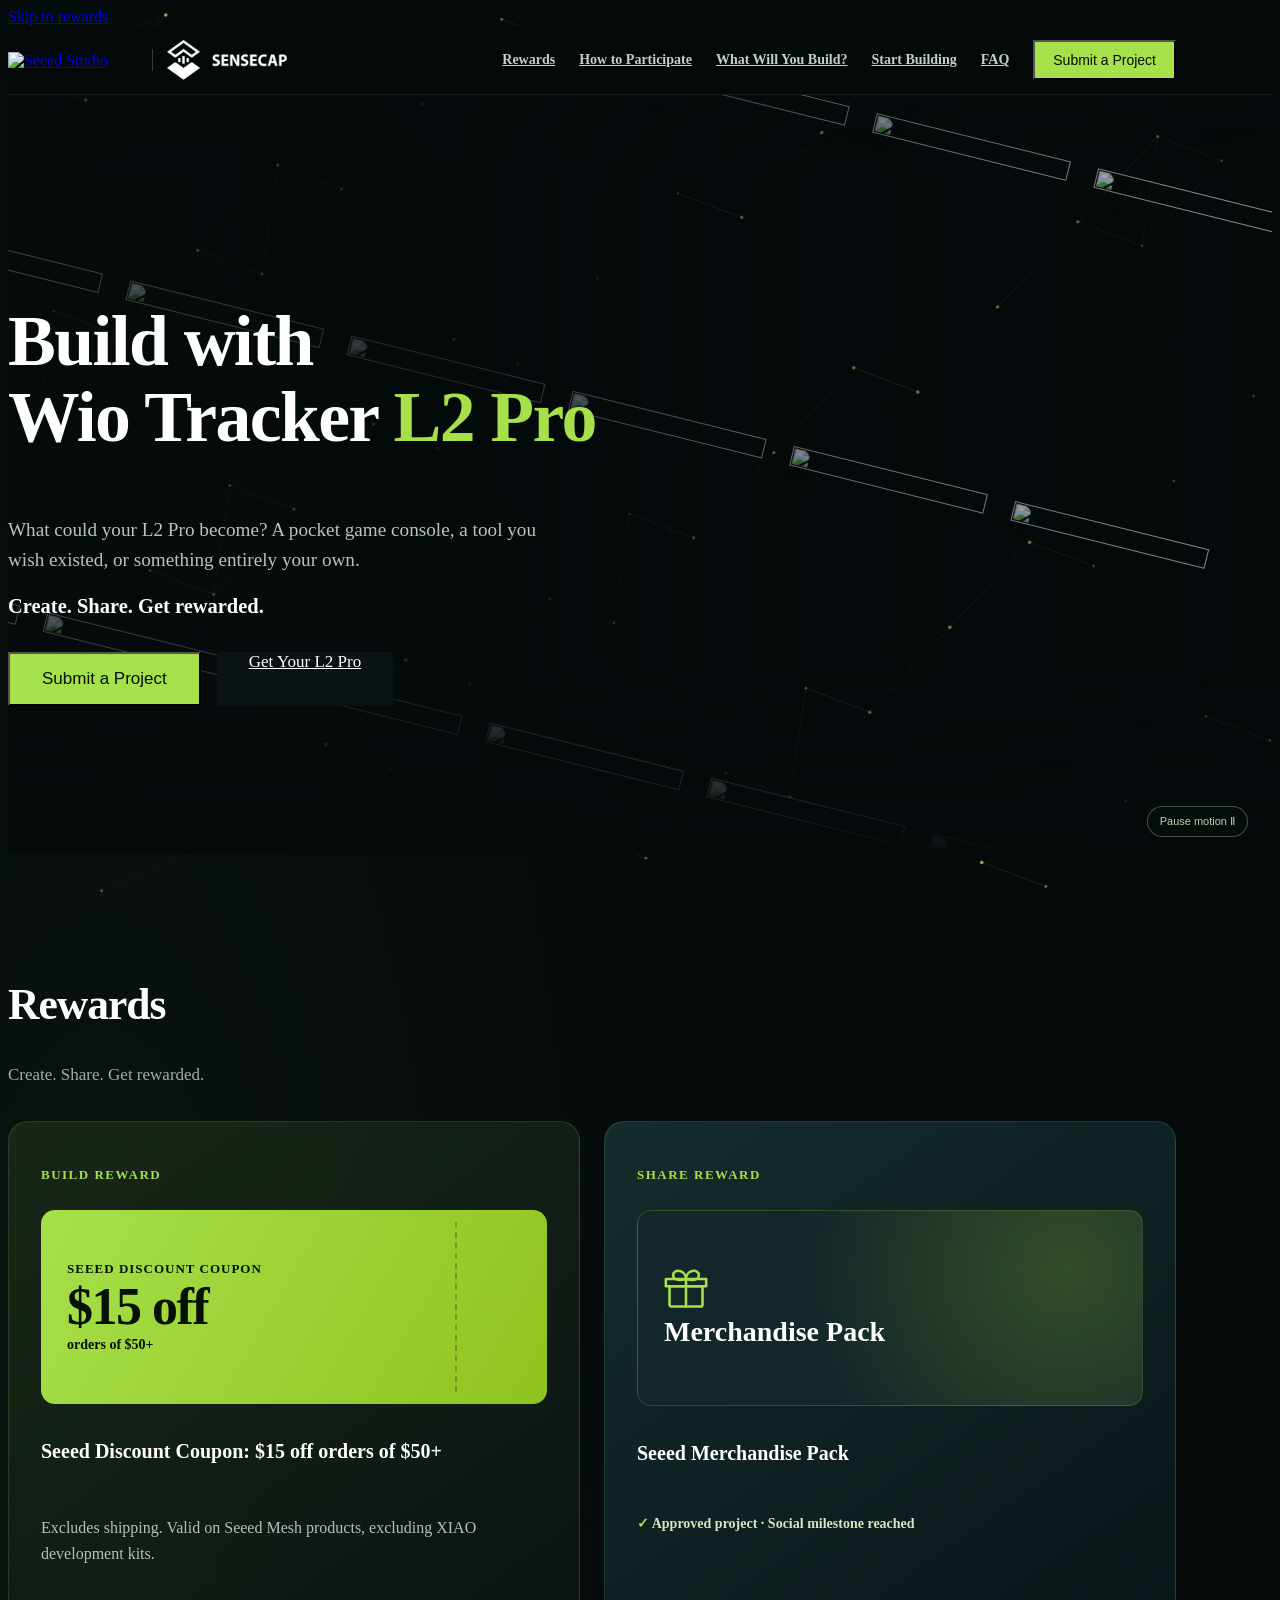
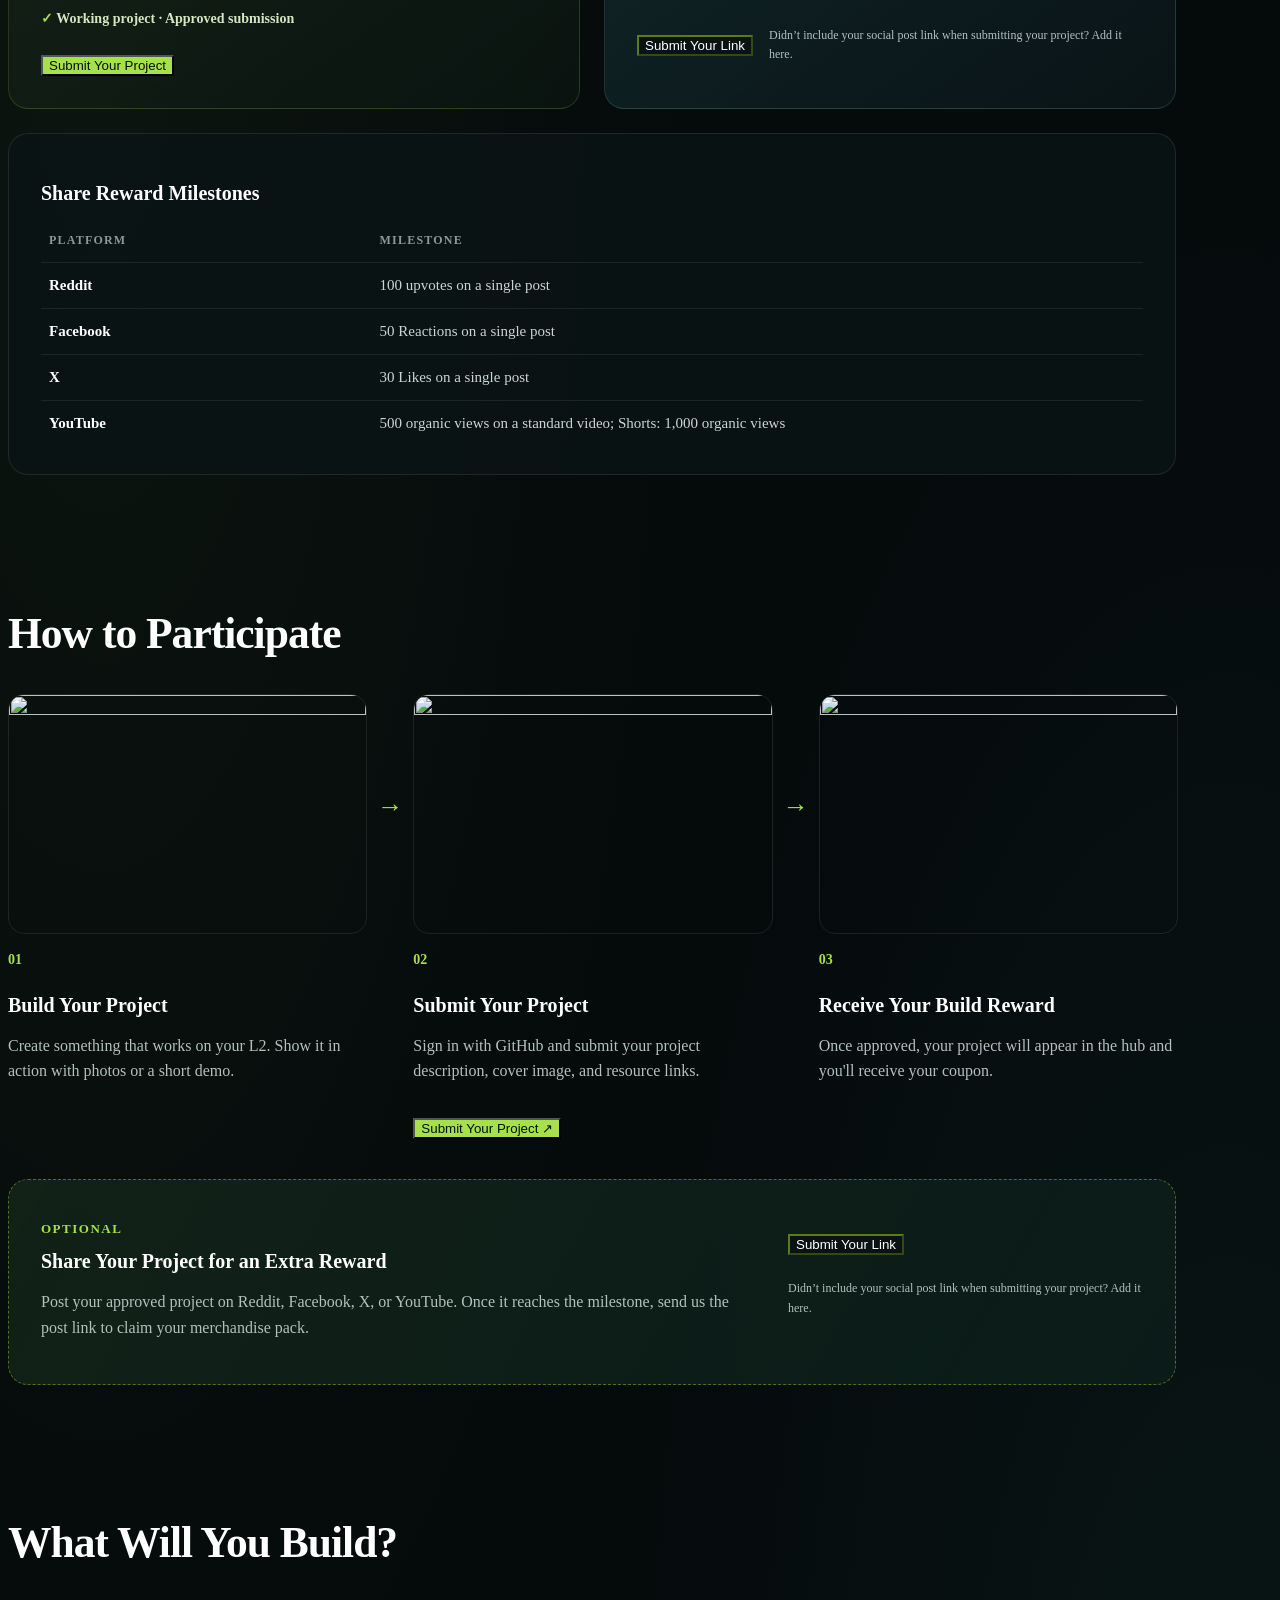
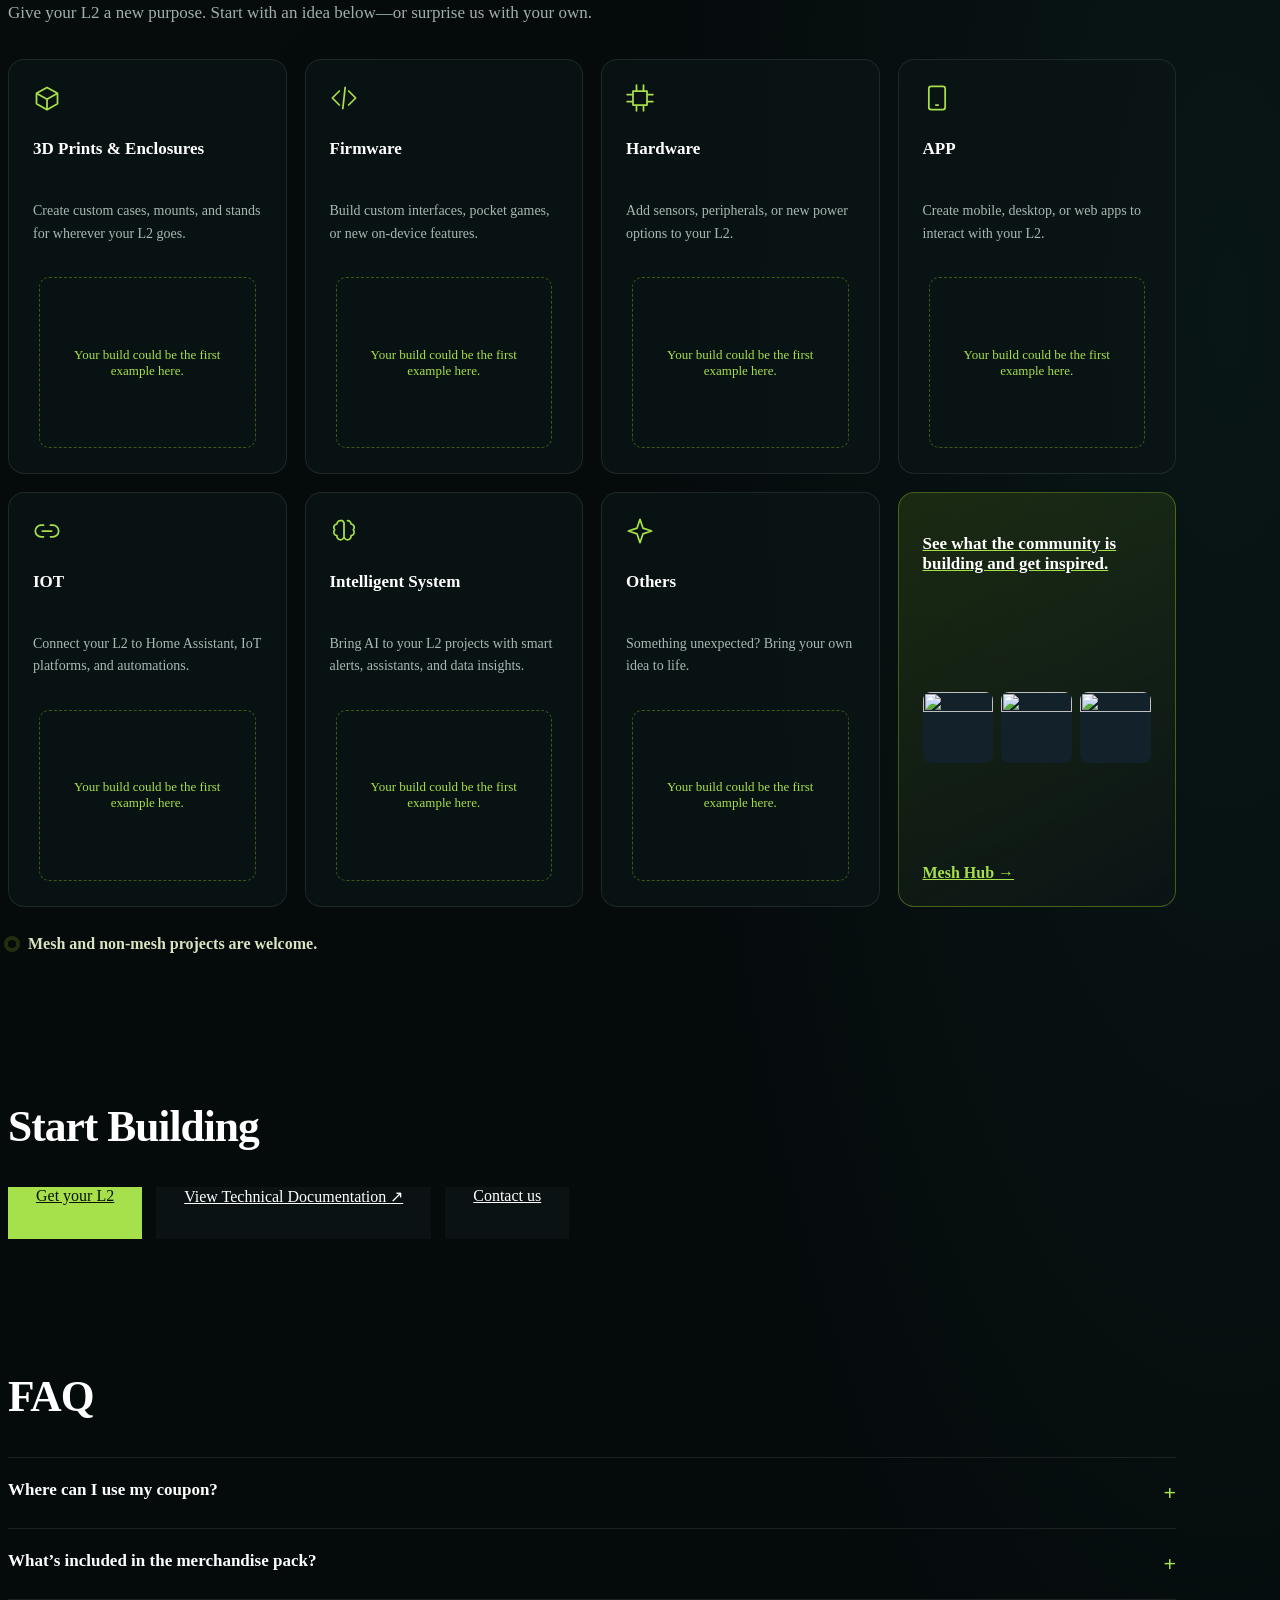
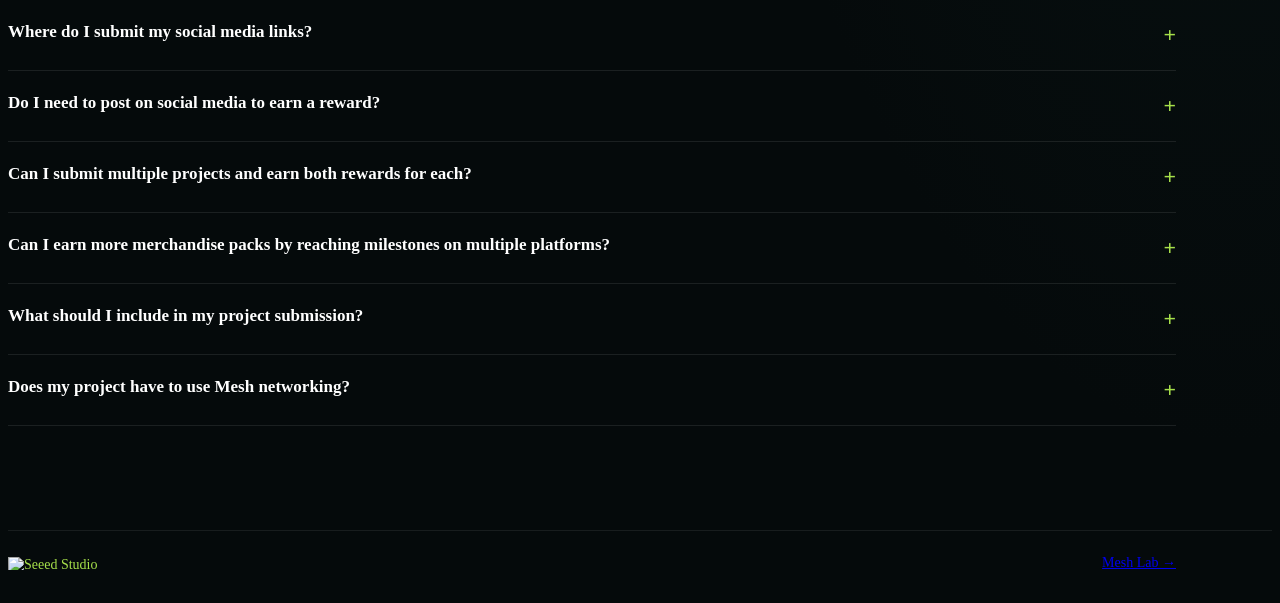
==== docs/l2.html @ f37761cf "Configure Mesh Lab for Seeed Projects deployment" ====
<!doctype html>
<html lang="en">
<head>
  <meta charset="UTF-8">
  <meta name="viewport" content="width=device-width,initial-scale=1">
  <meta name="theme-color" content="#050a0b">
  <meta name="description" content="Build with Wio Tracker L2 Pro. What could your L2 Pro become? Create. Share. Get rewarded.">
  <title>Build with Wio Tracker L2 Pro · SenseCAP</title>
  <link rel="icon" href="./assets/seeed-favicon.ico" type="image/x-icon">
  <link rel="stylesheet" href="./base.css">
  <link rel="stylesheet" href="./l2.css?v=20261014-wall">
  <link rel="stylesheet" href="./forms.css">
  <script type="module" src="./l2.js?v=20261015-email"></script>
</head>
<body class="l2-page">
  <canvas id="mesh-background" aria-hidden="true"></canvas>
  <a class="skip-link" href="#rewards">Skip to rewards</a>
  <header class="l2-header">
    <div class="shell l2-header-inner">
      <a href="./" class="brand" aria-label="Mesh Lab home"><img src="./assets/seeed-logo-white.png" alt="Seeed Studio" width="147" height="17"><span class="brand-divider" aria-hidden="true"></span><img class="sensecap-logo" src="./assets/sensecap-logo.png" alt="SenseCAP" width="314" height="106"></a>
      <button id="l2-menu" class="menu-toggle" type="button" aria-expanded="false" aria-controls="l2-nav">Menu <span aria-hidden="true">☰</span></button>
      <nav id="l2-nav" aria-label="Activity navigation">
        <a href="#rewards">Rewards</a>
        <a href="#participate">How to Participate</a>
        <a href="#ideas">What Will You Build?</a>
        <a href="#start">Start Building</a>
        <a href="#faq">FAQ</a>
        <button class="button primary" type="button" data-open-project>Submit a Project</button>
      </nav>
    </div>
  </header>
  <main>
    <section class="l2-hero" id="top" aria-labelledby="l2-title">
      <div class="hero-wall" aria-hidden="true">
        <div class="wall-grid">
          <div class="wall-track">
            <div class="wall-group">
              <img src="./assets/l2-screens/tile/03-block-stack.webp" alt="" width="480" height="751">
              <img src="./assets/l2-screens/tile/06-2048-color-v2.webp" alt="" width="480" height="742">
              <img src="./assets/l2-screens/tile/04-dinosaur.webp" alt="" width="480" height="731">
              <img src="./assets/l2-screens/tile/06-2048-color-v2.webp" alt="" width="480" height="742">
              <img src="./assets/l2-screens/tile/02-gps.webp" alt="" width="480" height="694">
              <img src="./assets/l2-screens/tile/05-map-color-v2.webp" alt="" width="480" height="754">
              <img src="./assets/l2-screens/tile/04-dinosaur.webp" alt="" width="480" height="731">
              <img src="./assets/l2-screens/tile/05-map-color-v2.webp" alt="" width="480" height="754">
              <img src="./assets/l2-screens/tile/01-dashboard.webp" alt="" width="480" height="701">
              <img src="./assets/l2-screens/tile/03-block-stack.webp" alt="" width="480" height="751">
              <img src="./assets/l2-screens/tile/04-dinosaur.webp" alt="" width="480" height="731">
              <img src="./assets/l2-screens/tile/06-2048-color-v2.webp" alt="" width="480" height="742">
              <img src="./assets/l2-screens/tile/05-map-color-v2.webp" alt="" width="480" height="754">
              <img src="./assets/l2-screens/tile/03-block-stack.webp" alt="" width="480" height="751">
              <img src="./assets/l2-screens/tile/02-gps.webp" alt="" width="480" height="694">
              <img src="./assets/l2-screens/tile/04-dinosaur.webp" alt="" width="480" height="731">
              <img src="./assets/l2-screens/tile/01-dashboard.webp" alt="" width="480" height="701">
              <img src="./assets/l2-screens/tile/03-block-stack.webp" alt="" width="480" height="751">
            </div>
          </div>
        </div>
      </div>
      <div class="shell hero-content">
        <div class="hero-copy">
          <h1 id="l2-title">Build with<br>Wio Tracker <span class="accent">L2 Pro</span></h1>
          <p class="hero-text">What could your L2 Pro become? A pocket game console, a tool you wish existed, or something entirely your own.</p>
          <p class="hero-refrain">Create. Share. Get rewarded.</p>
          <div class="hero-actions">
            <button class="button primary" type="button" data-open-project>Submit a Project</button>
            <button class="button ghost" type="button" data-purchase disabled>Get Your L2 Pro</button>
          </div>
          <p class="purchase-note" data-purchase-note>Purchase link coming soon.</p>
        </div>
      </div>
      <button id="l2-motion" class="l2-motion" type="button" aria-pressed="false">Pause motion Ⅱ</button>
    </section>

    <section class="shell l2-section" id="rewards" aria-labelledby="rewards-title">
      <div class="l2-head"><h2 id="rewards-title">Rewards</h2><p>Create. Share. Get rewarded.</p></div>
      <div class="reward-grid">
        <article class="reward-card">
          <p class="reward-kind">Build Reward</p>
          <div class="reward-visual coupon"><span>Seeed Discount Coupon</span><strong>$15 off</strong><em>orders of $50+</em></div>
          <h3>Seeed Discount Coupon: $15 off orders of $50+</h3>
          <p>Excludes shipping. Valid on Seeed Mesh products, excluding XIAO development kits.</p>
          <p class="reward-req"><span aria-hidden="true">✓</span> Working project · Approved submission</p>
          <button class="button primary" type="button" data-open-project>Submit Your Project</button>
        </article>
        <article class="reward-card">
          <p class="reward-kind">Share Reward</p>
          <div class="reward-visual merch"><svg viewBox="0 0 24 24" width="44" height="44" fill="none" stroke="currentColor" stroke-width="1.4" stroke-linecap="round" stroke-linejoin="round" aria-hidden="true"><rect x="3" y="10" width="18" height="11" rx="1"/><path d="M1 6h22v4H1zM12 6v15M12 6S5 8 5 4s7-3 7 2Zm0 0s7 2 7-2-7-3-7 2Z"/></svg><strong>Merchandise Pack</strong></div>
          <h3>Seeed Merchandise Pack</h3>
          <p class="reward-req"><span aria-hidden="true">✓</span> Approved project · Social milestone reached</p>
          <div class="share-action"><button class="button ghost" type="button" data-open-share>Submit Your Link</button><p class="share-reminder">Didn’t include your social post link when submitting your project? Add it here.</p></div>
        </article>
      </div>
      <div class="milestones">
        <h3>Share Reward Milestones</h3>
        <table>
          <thead><tr><th scope="col">Platform</th><th scope="col">Milestone</th></tr></thead>
          <tbody>
            <tr><th scope="row">Reddit</th><td>100 upvotes on a single post</td></tr>
            <tr><th scope="row">Facebook</th><td>50 Reactions on a single post</td></tr>
            <tr><th scope="row">X</th><td>30 Likes on a single post</td></tr>
            <tr><th scope="row">YouTube</th><td>500 organic views on a standard video; Shorts: 1,000 organic views</td></tr>
          </tbody>
        </table>
      </div>
    </section>

    <section class="shell l2-section" id="participate" aria-labelledby="participate-title">
      <div class="l2-head"><h2 id="participate-title">How to Participate</h2></div>
      <ol class="steps">
        <li><img src="./assets/l2-steps/01-build.webp" alt="" width="960" height="640" loading="lazy"><span class="step-num">01</span><h3>Build Your Project</h3><p>Create something that works on your L2. Show it in action with photos or a short demo.</p></li>
        <li><img src="./assets/l2-steps/02-submit.webp" alt="" width="960" height="640" loading="lazy"><span class="step-num">02</span><h3>Submit Your Project</h3><p>Sign in with GitHub and submit your project description, cover image, and resource links.</p><button class="button primary step-submit" type="button" data-open-project>Submit Your Project <span aria-hidden="true">↗</span></button></li>
        <li><img src="./assets/l2-steps/03-reward.webp" alt="" width="960" height="640" loading="lazy"><span class="step-num">03</span><h3>Receive Your Build Reward</h3><p>Once approved, your project will appear in the hub and you'll receive your coupon.</p></li>
      </ol>
      <aside class="optional-step">
        <div><p class="reward-kind">Optional</p><h3>Share Your Project for an Extra Reward</h3><p>Post your approved project on Reddit, Facebook, X, or YouTube. Once it reaches the milestone, send us the post link to claim your merchandise pack.</p></div>
        <div class="share-action"><button class="button ghost" type="button" data-open-share>Submit Your Link</button><p class="share-reminder">Didn’t include your social post link when submitting your project? Add it here.</p></div>
      </aside>
    </section>

    <section class="shell l2-section" id="ideas" aria-labelledby="ideas-title">
      <div class="l2-head"><h2 id="ideas-title">What Will You Build?</h2><p>Give your L2 a new purpose. Start with an idea below—or surprise us with your own.</p></div>
      <div class="ideas-grid">
        <article class="idea-card" data-idea="3D Prints &amp; Enclosures"><svg viewBox="0 0 24 24" width="28" height="28" fill="none" stroke="currentColor" stroke-width="1.5" stroke-linecap="round" stroke-linejoin="round" aria-hidden="true"><path d="m12 3 9 5v9l-9 5-9-5V8l9-5Zm0 10 9-5M3 8l9 5v9"/></svg><h3>3D Prints &amp; Enclosures</h3><p>Create custom cases, mounts, and stands for wherever your L2 goes.</p></article>
        <article class="idea-card" data-idea="Firmware"><svg viewBox="0 0 24 24" width="28" height="28" fill="none" stroke="currentColor" stroke-width="1.5" stroke-linecap="round" stroke-linejoin="round" aria-hidden="true"><path d="m8 6-6 6 6 6m8-12 6 6-6 6m-3-15-2 18"/></svg><h3>Firmware</h3><p>Build custom interfaces, pocket games, or new on-device features.</p></article>
        <article class="idea-card" data-idea="Hardware"><svg viewBox="0 0 24 24" width="28" height="28" fill="none" stroke="currentColor" stroke-width="1.5" stroke-linecap="round" stroke-linejoin="round" aria-hidden="true"><path d="M6 6h12v12H6zM9 1v5m6-5v5M9 18v5m6-5v5M1 9h5m-5 6h5m12-6h5m-5 6h5"/></svg><h3>Hardware</h3><p>Add sensors, peripherals, or new power options to your L2.</p></article>
        <article class="idea-card" data-idea="APP"><svg viewBox="0 0 24 24" width="28" height="28" fill="none" stroke="currentColor" stroke-width="1.5" stroke-linecap="round" stroke-linejoin="round" aria-hidden="true"><path d="M7 2h10a2 2 0 0 1 2 2v16a2 2 0 0 1-2 2H7a2 2 0 0 1-2-2V4a2 2 0 0 1 2-2Zm4 16h2"/></svg><h3>APP</h3><p>Create mobile, desktop, or web apps to interact with your L2.</p></article>
        <article class="idea-card" data-idea="IOT"><svg viewBox="0 0 24 24" width="28" height="28" fill="none" stroke="currentColor" stroke-width="1.5" stroke-linecap="round" stroke-linejoin="round" aria-hidden="true"><path d="M9 17H7A5 5 0 0 1 7 7h2m6 0h2a5 5 0 0 1 0 10h-2m-7-5h8"/></svg><h3>IOT</h3><p>Connect your L2 to Home Assistant, IoT platforms, and automations.</p></article>
        <article class="idea-card" data-idea="Intelligent System"><svg viewBox="0 0 24 24" width="28" height="28" fill="none" stroke="currentColor" stroke-width="1.5" stroke-linecap="round" stroke-linejoin="round" aria-hidden="true"><path d="M9 3a3 3 0 0 0-3 3 3 3 0 0 0-2 5 3 3 0 0 0 2 5 3 3 0 0 0 6 1V5a3 3 0 0 0-3-2Zm6 0a3 3 0 0 1 3 3 3 3 0 0 1 2 5 3 3 0 0 1-2 5 3 3 0 0 1-6 1"/></svg><h3>Intelligent System</h3><p>Bring AI to your L2 projects with smart alerts, assistants, and data insights.</p></article>
        <article class="idea-card" data-idea="Others"><svg viewBox="0 0 24 24" width="28" height="28" fill="none" stroke="currentColor" stroke-width="1.5" stroke-linecap="round" stroke-linejoin="round" aria-hidden="true"><path d="m12 2 2.5 7.5L22 12l-7.5 2.5L12 22l-2.5-7.5L2 12l7.5-2.5L12 2Z"/></svg><h3>Others</h3><p>Something unexpected? Bring your own idea to life.</p></article>
        <a class="idea-card idea-link" href="./#projects"><h3>See what the community is building and get inspired.</h3><div class="community-demos" id="community-demos" aria-hidden="true"></div><span>Mesh Hub <span aria-hidden="true">→</span></span></a>
      </div>
      <p class="ideas-note"><span class="dot" aria-hidden="true"></span>Mesh and non-mesh projects are welcome.</p>
    </section>

    <section class="shell l2-section" id="start" aria-labelledby="start-title">
      <div class="l2-head"><h2 id="start-title">Start Building</h2></div>
      <div class="start-actions">
        <button class="button primary" type="button" data-purchase disabled>Get your L2</button>
        <a class="button ghost" href="https://wiki.seeedstudio.com/meshtastic_wio_tracker_l2_intro/" target="_blank" rel="noopener noreferrer">View Technical Documentation <span aria-hidden="true">↗</span></a>
        <a class="button ghost" href="mailto:sensecap@seeed.cc">Contact us</a>
      </div>
      <p class="purchase-note" data-purchase-note>Purchase link coming soon.</p>
    </section>

    <section class="shell l2-section" id="faq" aria-labelledby="faq-title">
      <div class="l2-head"><h2 id="faq-title">FAQ</h2></div>
      <div class="faq-list">
        <details><summary>Where can I use my coupon?<span aria-hidden="true">+</span></summary><p>Use your coupon on Seeed Studio’s online store for $15 off eligible product purchases totaling $50 or more. It applies to all products in the Seeed Mesh product line, except XIAO development kits. Shipping fees do not count toward the $50 minimum and are not covered by the discount.</p></details>
        <details><summary>What’s included in the merchandise pack?<span aria-hidden="true">+</span></summary><p>A selection of Seeed goodies, such as pins, Velcro patches, and mugs. Contents vary depending on availability.</p></details>
        <details><summary>Where do I submit my social media links?<span aria-hidden="true">+</span></summary><p>You can include your social media links when submitting your project. If you didn’t add them then, use the separate <button type="button" class="faq-form-link" data-open-share>Social Link Submission Form</button>: select your previously submitted project, then add your post links.</p></details>
        <details><summary>Do I need to post on social media to earn a reward?<span aria-hidden="true">+</span></summary><p>No. An approved, working project earns the Build Reward. Social sharing is optional and earns the Share Reward once your post reaches a platform’s milestone.</p></details>
        <details><summary>Can I submit multiple projects and earn both rewards for each?<span aria-hidden="true">+</span></summary><p>Yes! You can submit multiple projects. Each approved project can earn one coupon and one merchandise pack, provided it meets the requirements for each reward. Each reward can only be claimed once per project.</p></details>
        <details><summary>Can I earn more merchandise packs by reaching milestones on multiple platforms?<span aria-hidden="true">+</span></summary><p>No. Reaching the milestone on any one eligible platform is enough to qualify. Each project can receive only one merchandise pack, even if posts on multiple platforms reach their milestones.</p></details>
        <details><summary>What should I include in my project submission?<span aria-hidden="true">+</span></summary><p>A short description, a cover image, setup instructions, and relevant links. Include photos or a video showing your project running on L2.</p></details>
        <details><summary>Does my project have to use Mesh networking?<span aria-hidden="true">+</span></summary><p>No. From pocket games and custom interfaces to hardware experiments, any working project built with L2 is welcome.</p></details>
      </div>
    </section>
  </main>
  <footer class="l2-footer"><div class="shell footer-inner"><img src="./assets/seeed-logo-white.png" alt="Seeed Studio" width="118" height="13"><a href="./">Mesh Lab <span aria-hidden="true">→</span></a></div></footer>

  <dialog id="l2-submit-dialog" class="submission-dialog" aria-labelledby="l2-submit-title"><button class="dialog-close" data-close-dialog aria-label="Close project submission">×</button><div class="submission-dialog-heading"><h2 id="l2-submit-title">Submit a Project</h2><p>Sign in with GitHub to submit. Your project appears in the hub after AE review.</p></div><div id="project-form-mount"><p>Loading the submission form…</p></div></dialog>
  <dialog id="share-dialog" class="submission-dialog" aria-labelledby="share-title">
    <button class="dialog-close" data-close-dialog aria-label="Close social link submission">×</button>
    <div class="submission-dialog-heading"><h2 id="share-title">Submit Your Link</h2><p>Select your approved project and add your social post for review.</p></div>
    <form id="share-form" class="project-form">
      <label>Previously Submitted Project <span class="required">*</span><select id="share-project" name="project" required disabled aria-describedby="share-project-help"><option value="">Loading approved projects…</option></select><small id="share-project-help">Choose your approved L2 Pro project. Submit with the same GitHub account you used for that project.</small></label>
      <div id="share-project-status" class="share-project-status" role="status"><p class="form-footnote">Loading approved projects…</p></div>
      <label>Platform <span class="required">*</span><select id="share-platform" name="platform" required><option value="">Select a platform</option></select></label>
      <label>Public Post or Video Link <span class="required">*</span><input name="post" type="url" required maxlength="1500" placeholder="https://…"><small>Link directly to the qualifying post or video. The team will review its metrics.</small></label>
      <label>Email <span class="required">*</span><input name="email" type="email" required maxlength="254" autocomplete="email" placeholder="you@example.com"><small id="share-email-help">Your email is kept out of the public submission and used for reward follow-up.</small></label>
      <label class="consent"><input type="checkbox" name="consent" required><span>This is my approved project and public post. The metrics are genuine and, for YouTube, represent organic views.</span></label>
      <p id="share-error" class="form-error" role="alert" hidden></p>
      <button id="prepare-share" class="button primary" type="submit" disabled>Continue with GitHub ↗</button><p class="form-footnote">You’ll review your public post link on GitHub before sending it to the team.</p>
      <div class="submission-ready" id="share-ready" hidden><h3>Ready for review</h3><p id="share-ready-help">Sign in with the same GitHub account used for your project, review the details, and create the submission.</p><a id="share-github" class="button primary" target="_blank" rel="noopener noreferrer">Submit Link on GitHub ↗</a><button id="share-copy" class="button outline" type="button" hidden>Copy submission</button><p id="share-copy-status" class="form-footnote" role="status"></p><a id="share-private-email" class="text-link" hidden>Send required contact email privately ↗</a></div>
    </form>
  </dialog>
  <noscript><div class="noscript">To submit a project, <a href="https://github.com/Seeed-Projects/seeed-meshtastic-projects/issues/new?template=project.yml">use the GitHub project form</a>. To submit a social link, <a href="mailto:sensecap@seeed.cc?subject=L2%20Pro%20Share%20Reward">contact sensecap@seeed.cc</a>.</div></noscript>
</body>
</html>
---- docs/l2.css ----
/* L2 Pro activity: dark background, Seeed green accents, interactive mesh. */
.l2-page { position: relative; background: radial-gradient(ellipse at 8% 30%, #16261665, transparent 35%), radial-gradient(ellipse at 96% 65%, #12302d50, transparent 35%), #050a0b; color: #e8efec; }
.l2-page main, .l2-footer { position: relative; z-index: 1; }
.l2-page .shell { width: min(1320px, calc(100% - 96px)); }
#mesh-background { position: fixed; inset: 0; width: 100%; height: 100%; z-index: 0; pointer-events: none; }
.l2-page .accent { color: #a6e04a; }
.l2-page .dot { display: inline-block; width: 8px; height: 8px; border-radius: 50%; background: var(--green); box-shadow: 0 0 0 4px #8fc31f33; }
.l2-page .button.ghost { background: #0b1214; border-color: #8fc31f99; color: white; }
.l2-page .button.ghost:hover:not(:disabled) { border-color: var(--green); background: #111c1f; }
.l2-page .button.primary { background: #a6e04a; color: #061003; }
.l2-page .button.primary:hover:not(:disabled) { background: #b8ec63; }
.purchase-note { margin-top: 10px; font-size: 13px; color: #8a9a96; }

/* Header */
.l2-header { position: sticky; top: 0; z-index: 20; background: #050a0bd9; backdrop-filter: blur(10px); border-bottom: 1px solid #ffffff14; }
.l2-header-inner { display: flex; align-items: center; justify-content: space-between; gap: 20px; min-height: 68px; }
.l2-page .brand { display: flex; align-items: center; gap: 14px; flex-shrink: 0; }
.l2-page .brand img { width: 130px; height: auto; }
.l2-page .brand .sensecap-logo { width: 120px; height: auto; filter: brightness(0) invert(1); }
.l2-page .brand-divider { width: 1px; height: 22px; background: #ffffff33; }
#l2-nav { display: flex; align-items: center; gap: 24px; font-size: 14px; font-weight: 600; }
#l2-nav a { color: #c3cfcb; }
#l2-nav a:hover { color: #a6e04a; }
#l2-nav .button { min-height: 40px; padding: 0 18px; font-size: 14px; }
.l2-page .menu-toggle { display: none; border: 1px solid #ffffff33; background: none; border-radius: 999px; padding: 8px 14px; font-weight: 600; color: white; }

/* Hero */
.l2-hero { position: relative; overflow: clip; min-height: min(760px, calc(100svh - 68px)); display: flex; align-items: center; isolation: isolate; }
.hero-wall { position: absolute; inset: 0; z-index: -2; overflow: clip; }
.wall-grid { --wall-size: 200px; --wall-gap: 28px; position: absolute; right: -40px; top: -40px; width: calc(var(--wall-size) * 6 + var(--wall-gap) * 5); transform: rotate(14deg); transform-origin: 50% 0; }
.wall-track { display: flex; flex-direction: column; width: 100%; }
.wall-track.is-loop-ready { transform: translateY(calc(-100% / 3)); animation: wall-scroll 30s linear infinite; }
.wall-group { display: grid; flex-shrink: 0; grid-template-columns: repeat(6, var(--wall-size)); gap: var(--wall-gap); padding-bottom: var(--wall-gap); }
.wall-group img { display: block; width: 100%; height: auto; opacity: .8; filter: drop-shadow(0 12px 16px #000b); }
.l2-hero.motion-idle .wall-track { animation-play-state: paused; }
@keyframes wall-scroll { from { transform: translateY(calc(-100% / 3)); } to { transform: translateY(calc(-200% / 3)); } }
.l2-hero::before { content: ""; position: absolute; inset: 0; z-index: -1; background: linear-gradient(90deg, #050a0b96 0%, #050a0bc9 35%, #050a0b5c 61%, #050a0b18 100%), linear-gradient(0deg, #050a0b 0%, transparent 25%, transparent 88%, #050a0b33 100%); pointer-events: none; }
.hero-content { position: relative; padding-block: 96px; }
.hero-copy { max-width: 730px; }
.hero-copy .hero-text { max-width: 560px; }
.l2-hero h1 { font-size: clamp(40px, 5.6vw, 76px); line-height: 1.06; letter-spacing: -1.6px; color: white; }
.hero-text { margin-top: 26px; font-size: clamp(17px, 1.5vw, 20px); line-height: 1.6; color: #b8c4c0; }
.hero-refrain { margin-top: 18px; font-size: clamp(18px, 1.6vw, 22px); font-weight: 800; color: white; }
.hero-actions { display: flex; flex-wrap: wrap; gap: 16px; margin-top: 34px; }
.hero-actions .button { min-height: 54px; padding: 0 32px; font-size: 17px; }

/* Sections */
.l2-section { padding-block: 88px 8px; }
.l2-head { margin-bottom: 36px; }
.l2-head h2 { font-size: clamp(30px, 3.4vw, 44px); letter-spacing: -1px; color: white; }
.l2-head p { margin-top: 10px; font-size: 17px; color: #9fb0ab; }
.reward-kind { font-size: 13px; font-weight: 800; letter-spacing: 1.5px; text-transform: uppercase; color: #a6e04a; }

/* Rewards */
.reward-grid { display: grid; grid-template-columns: 1fr 1fr; gap: 24px; }
.reward-card { display: flex; flex-direction: column; gap: 14px; padding: 32px; border-radius: 20px; background: linear-gradient(145deg, #1c2b1bd9, #0a1411ed); border: 1px solid #a6e04a2c; transition: border-color .25s, transform .25s; }
.reward-card:nth-child(2) { background: linear-gradient(145deg, #183333d9, #0a1518ed); border-color: #75c8bd2c; }
.reward-card:hover { border-color: #8fc31f80; transform: translateY(-3px); }
.reward-card h3 { font-size: 20px; line-height: 1.35; color: white; }
.reward-card p:not(.reward-kind):not(.reward-req) { color: #b3c1bd; line-height: 1.6; }
.reward-req { font-size: 14px; font-weight: 600; color: #d6e6c0; }
.reward-req span { color: #a6e04a; }
.reward-card .button { align-self: flex-start; margin-top: auto; }
.share-action { display: flex; align-items: center; gap: 16px; margin-top: auto; }
.share-action .button { flex-shrink: 0; align-self: center; margin: 0; }
.reward-card p.share-reminder, .optional-step p.share-reminder { font-size: 12px; line-height: 1.6; color: #a9beb6; }
.reward-visual { display: flex; flex-direction: column; justify-content: center; gap: 4px; min-height: 150px; padding: 22px 26px; border-radius: 14px; }
.coupon { position: relative; background: linear-gradient(120deg, #a6e04a, #8fc31f); color: #061003; }
.coupon::after { content: ""; position: absolute; right: 90px; top: 12px; bottom: 12px; border-right: 2px dashed #06100340; }
.coupon span { font-size: 13px; font-weight: 800; letter-spacing: 1px; text-transform: uppercase; }
.coupon strong { font-size: 52px; line-height: 1; letter-spacing: -1.5px; }
.coupon em { font-style: normal; font-size: 14px; font-weight: 600; }
.merch { align-items: flex-start; background: radial-gradient(circle at 85% 30%, #8fc31f40, transparent 60%), #13262a; color: #a6e04a; border: 1px solid #8fc31f40; }
.merch strong { font-size: 28px; color: white; }
.milestones { margin-top: 24px; padding: 28px 32px; border-radius: 20px; border: 1px solid #ffffff17; background: #0b1416d9; }
.milestones h3 { font-size: 20px; margin-bottom: 14px; color: white; }
.milestones table { width: 100%; border-collapse: collapse; font-size: 15px; }
.milestones th, .milestones td { padding: 14px 8px; text-align: left; border-top: 1px solid #ffffff14; }
.milestones thead th { border-top: 0; font-size: 12px; letter-spacing: 1.2px; text-transform: uppercase; color: #8a9a96; }
.milestones tbody th { width: 30%; color: white; }
.milestones td { color: #c9d6d2; }

/* Steps */
.steps { list-style: none; margin: 0; padding: 0; display: grid; grid-template-columns: repeat(3, 1fr); gap: 48px; }
.steps li { position: relative; }
.steps li:not(:last-child)::after { content: "→"; position: absolute; right: -38px; top: 22%; font-size: 26px; color: #a6e04a; }
.steps img { width: 100%; height: auto; border-radius: 16px; border: 1px solid #ffffff17; }
.step-num { display: inline-block; margin: 18px 0 6px; font-size: 14px; font-weight: 800; color: #a6e04a; font-variant-numeric: tabular-nums; }
.steps h3 { font-size: 20px; color: white; margin-bottom: 8px; }
.steps p { color: #b3c1bd; line-height: 1.6; }
.step-submit { margin-top: 18px; }
.optional-step { display: flex; align-items: center; justify-content: space-between; gap: 32px; margin-top: 40px; padding: 28px 32px; border-radius: 20px; border: 1px dashed #8fc31f80; background: linear-gradient(120deg, #15271bc9, #0b1e1bd9); }
.optional-step > div:first-child { flex: 1; }
.optional-step .share-action { flex: 0 1 355px; flex-wrap: wrap; margin: 0; gap: 12px; }
.optional-step h3 { margin: 8px 0; font-size: 20px; color: white; }
.optional-step p:not(.reward-kind) { color: #b3c1bd; line-height: 1.6; max-width: 720px; }

/* Ideas */
.ideas-grid { display: grid; grid-template-columns: repeat(4, minmax(0, 1fr)); gap: 18px; }
.idea-card { display: flex; flex-direction: column; gap: 10px; padding: 24px; border-radius: 16px; border: 1px solid #ffffff17; background: #0b1416d9; color: #a6e04a; transition: border-color .25s, transform .25s, background .25s; }
.idea-card:hover { border-color: #8fc31f80; transform: translateY(-3px); background: #0f1c1f; }
.idea-card h3 { font-size: 17px; color: white; }
.idea-card p { font-size: 14px; line-height: 1.6; color: #a9b8b4; }
.idea-link { justify-content: space-between; background: linear-gradient(150deg, #8fc31f26, #0b1416); border-color: #8fc31f66; }
.idea-link span { font-weight: 700; }
.idea-example { display: flex; flex-direction: column; gap: 8px; margin-top: auto; padding-top: 8px; color: #a9b8b4; font: inherit; font-size: 13px; text-align: left; background: none; border: 0; cursor: pointer; }
.idea-example img { width: 100%; aspect-ratio: 4 / 3; object-fit: contain; border-radius: 10px; background: #13222a; }
.idea-example span { overflow: hidden; text-overflow: ellipsis; white-space: nowrap; }
.idea-example:hover span, .idea-example:focus-visible span { color: #a6e04a; }
.idea-empty { display: grid; place-items: center; aspect-ratio: 4 / 3; padding: 16px; border: 1px dashed #8fc31f66; border-radius: 10px; color: #a6e04a; text-align: center; white-space: normal !important; }
.community-demos { display: grid; grid-template-columns: repeat(3, 1fr); gap: 8px; }
.community-demos img { width: 100%; aspect-ratio: 1; object-fit: cover; border-radius: 8px; background: #13222a; }
.ideas-note { display: flex; align-items: center; gap: 12px; margin-top: 28px; font-size: 16px; font-weight: 600; color: #d6e6c0; }

/* Start + FAQ */
.start-actions { display: flex; flex-wrap: wrap; gap: 14px; }
.start-actions .button { min-height: 52px; padding: 0 28px; }
.faq-list { border-top: 1px solid #ffffff17; }
.faq-list details { border-bottom: 1px solid #ffffff17; }
.faq-list summary { display: flex; justify-content: space-between; gap: 20px; padding: 22px 0; font-size: 17px; font-weight: 700; color: white; cursor: pointer; list-style: none; }
.faq-list summary::-webkit-details-marker { display: none; }
.faq-list summary span { color: #a6e04a; font-size: 22px; transition: transform .2s; }
.faq-list details[open] summary span { transform: rotate(45deg); }
.faq-list p { padding: 0 0 22px; max-width: 820px; color: #b3c1bd; line-height: 1.7; }
.faq-form-link { display: inline; padding: 0; border: 0; background: none; color: #a6e04a; font: inherit; font-weight: 700; text-decoration: underline; text-underline-offset: 3px; }
.l2-footer { margin-top: 96px; border-top: 1px solid #ffffff14; }
.l2-footer .footer-inner { display: flex; justify-content: space-between; align-items: center; padding-block: 24px; font-size: 14px; color: #a6e04a; }

/* Dialogs on the dark page keep the light form. */
.submission-dialog-heading { padding: 28px 32px 0; }
.submission-dialog-heading h2 { font-size: 26px; color: var(--blue); }
.submission-dialog-heading p { margin-top: 6px; color: var(--muted); }
.submission-dialog .project-form { border: 0; }
.milestone-hint { margin: -10px 0 20px; font-size: 13px; color: var(--green-dark); font-weight: 600; }

@media (max-width: 1080px) {
  .l2-page .shell { width: calc(100% - 64px); }
  .l2-page .brand { gap: 10px; }
  .l2-page .brand img { width: 112px; }
  .l2-page .brand .sensecap-logo { width: 102px; }
  #l2-nav { gap: 16px; font-size: 13px; }
  .share-action { flex-wrap: wrap; gap: 10px; }
  .ideas-grid { grid-template-columns: repeat(3, minmax(0, 1fr)); }
}
@media (max-width: 900px) {
  .l2-page .menu-toggle { display: inline-flex; gap: 6px; }
  #l2-nav { display: none; position: absolute; left: 0; right: 0; top: 100%; flex-direction: column; align-items: stretch; gap: 4px; padding: 12px 16px 18px; background: #050a0b; border-bottom: 1px solid #ffffff17; }
  #l2-nav.is-open { display: flex; }
  #l2-nav a { padding: 12px 4px; }
  .reward-grid { grid-template-columns: 1fr; }
  .steps { grid-template-columns: 1fr; gap: 36px; }
  .steps li:not(:last-child)::after { content: "↓"; right: auto; left: 50%; top: auto; bottom: -34px; }
  .optional-step { flex-direction: column; align-items: flex-start; }
  .optional-step .share-action { flex-basis: auto; }
  .ideas-grid { grid-template-columns: repeat(2, minmax(0, 1fr)); }
}
@media (max-width: 640px) {
  .l2-page .shell { width: calc(100% - 40px); }
  .l2-page .brand img { width: 108px; }
  .l2-page .brand .sensecap-logo { width: 96px; }
  .l2-hero { min-height: 0; align-items: flex-start; padding-bottom: 310px; }
  .l2-hero::before { background: linear-gradient(180deg, #050a0be6 0%, #050a0bbd 40%, #050a0b33 66%, #050a0b 100%); }
  .wall-grid { --wall-size: 145px; --wall-gap: 22px; right: -60px; top: 220px; width: calc(var(--wall-size) * 3 + var(--wall-gap) * 2); }
  .wall-group { grid-template-columns: repeat(3, var(--wall-size)); }
  .wall-track.is-loop-ready { animation-duration: 42s; }
  .hero-content { padding-block: 44px 0; }
  .hero-actions { display: grid; grid-template-columns: 1fr 1fr; gap: 10px; }
  .hero-actions .button { padding: 0 10px; font-size: 15px; min-height: 52px; white-space: normal; text-align: center; }
  .l2-section { padding-top: 64px; }
  .reward-card, .milestones, .optional-step { padding: 22px; }
  .milestones tbody th { width: 34%; }
  .ideas-grid { grid-template-columns: minmax(0, 1fr); }
  .start-actions .button { width: 100%; }
  .submission-dialog-heading { padding: 22px 20px 0; }
}

.l2-motion { position: absolute; right: 24px; bottom: 18px; z-index: 3; padding: 8px 12px; border: 1px solid #c4daac55; border-radius: 99px; background: #07110c99; color: #bbceab; font-size: 11px; }
.motion-paused *, .motion-paused *::before, .motion-paused *::after { animation-play-state: paused !important; }
---- docs/forms.css ----
/* Form-specific UI shared by the Mesh Lab and activity dialogs. */
.form-toolbar { display: flex; justify-content: space-between; align-items: center; gap: 16px; margin-bottom: 20px; }
.form-toolbar p { color: var(--muted); font-size: 14px; }
.form-toolbar .button { min-height: 38px; padding-inline: 14px; font-size: 13px; }
.cover-methods { display: flex; gap: 10px; flex-wrap: wrap; margin-bottom: 16px; }
.project-form .cover-methods label.cover-method { display: flex; align-items: center; gap: 8px; margin: 0; padding: 10px 14px; border: 1px solid var(--line); border-radius: 10px; cursor: pointer; }
.project-form .cover-method:has(input:checked) { border-color: var(--green); background: var(--green-soft); }
.project-form .cover-method input { width: 16px; height: 16px; padding: 0; margin: 0; accent-color: var(--green-dark); }
.project-form input[type="file"] { padding: 10px; white-space: normal; }
.project-form input[type="file"]::file-selector-button { border: 0; padding: 8px 12px; border-radius: 6px; margin-right: 10px; background: var(--green-soft); color: var(--ink); font: inherit; cursor: pointer; }
.photo-preview { padding: 12px; border-radius: 12px; border: 1px solid var(--line); background: #f6f9f3; }
.photo-preview img { max-height: 220px; width: 100%; object-fit: contain; border-radius: 8px; }
.photo-preview p { color: var(--muted); font-size: 12px; margin-top: 8px; overflow-wrap: anywhere; }
.project-form .cover-field > label:last-child { margin-bottom: 0; }
.photo-handoff { background: white; border: 1px solid #ccdcb8; padding: 16px; border-radius: 10px; margin: 16px 0; }
.photo-handoff h4 { font-size: 14px; margin-bottom: 8px; }
.photo-handoff p { overflow-wrap: anywhere; }
.share-project-status { margin: -12px 0 22px; }
.share-project-status .button { margin-top: 10px; }
.submission-ready a, .project-form select { max-width: 100%; }
@media (max-width: 440px) {
  .submission-ready .button { white-space: normal; text-align: center; padding-block: 10px; }
  .form-toolbar { gap: 8px; }
  .cover-methods { gap: 8px; }
  .project-form .cover-methods label.cover-method { padding-inline: 10px; }
}
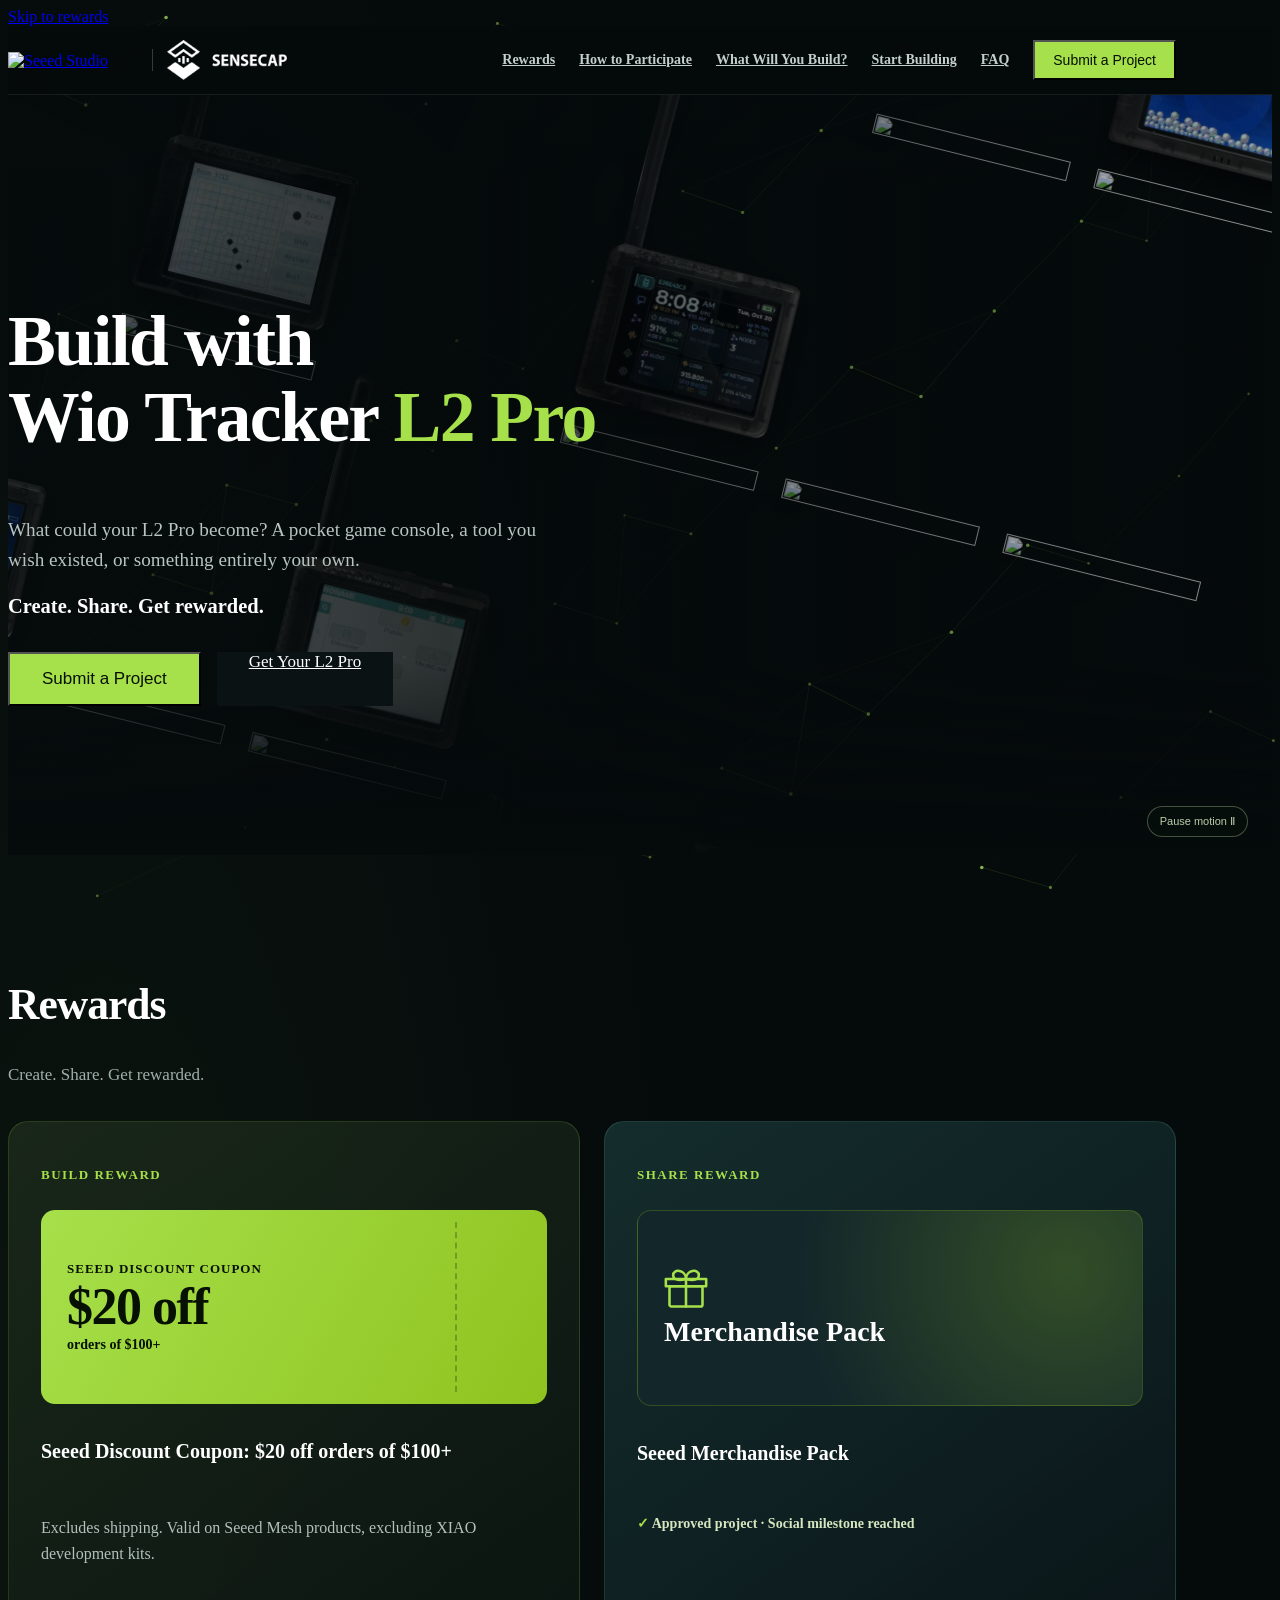
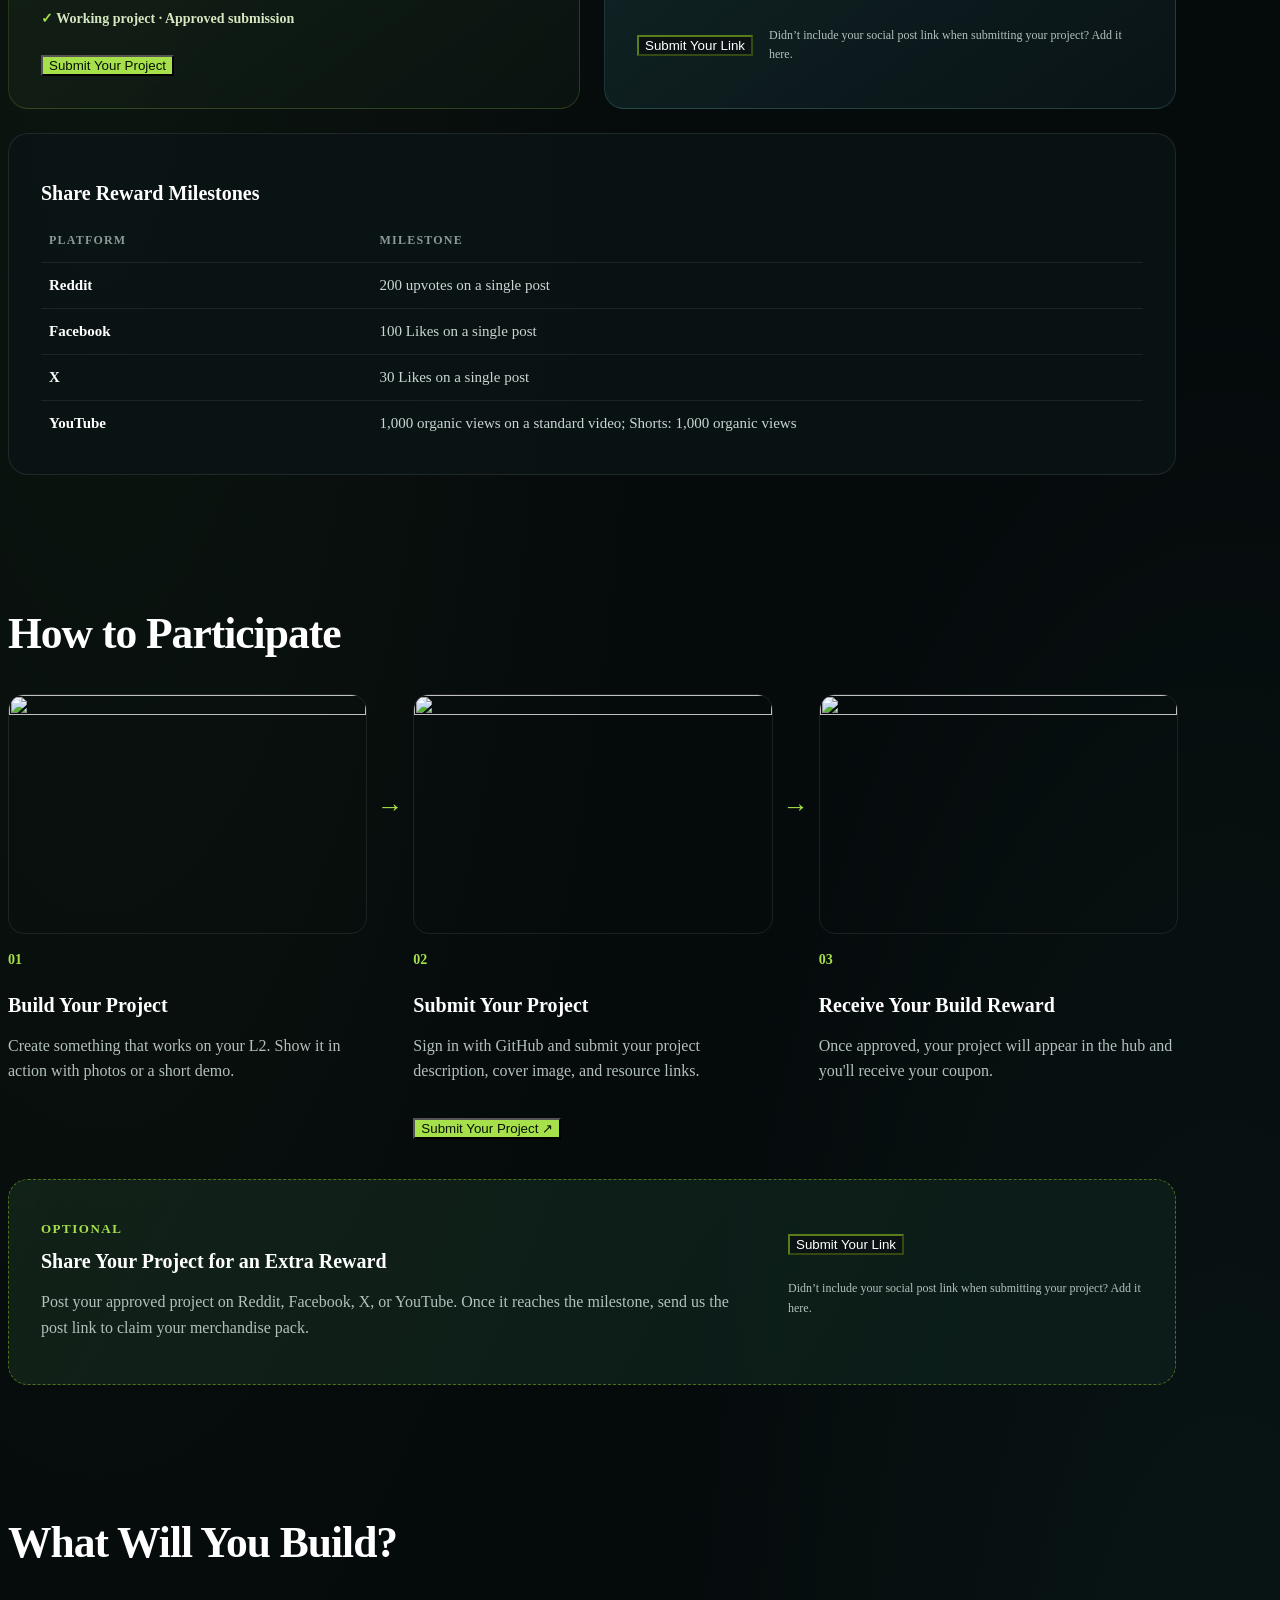
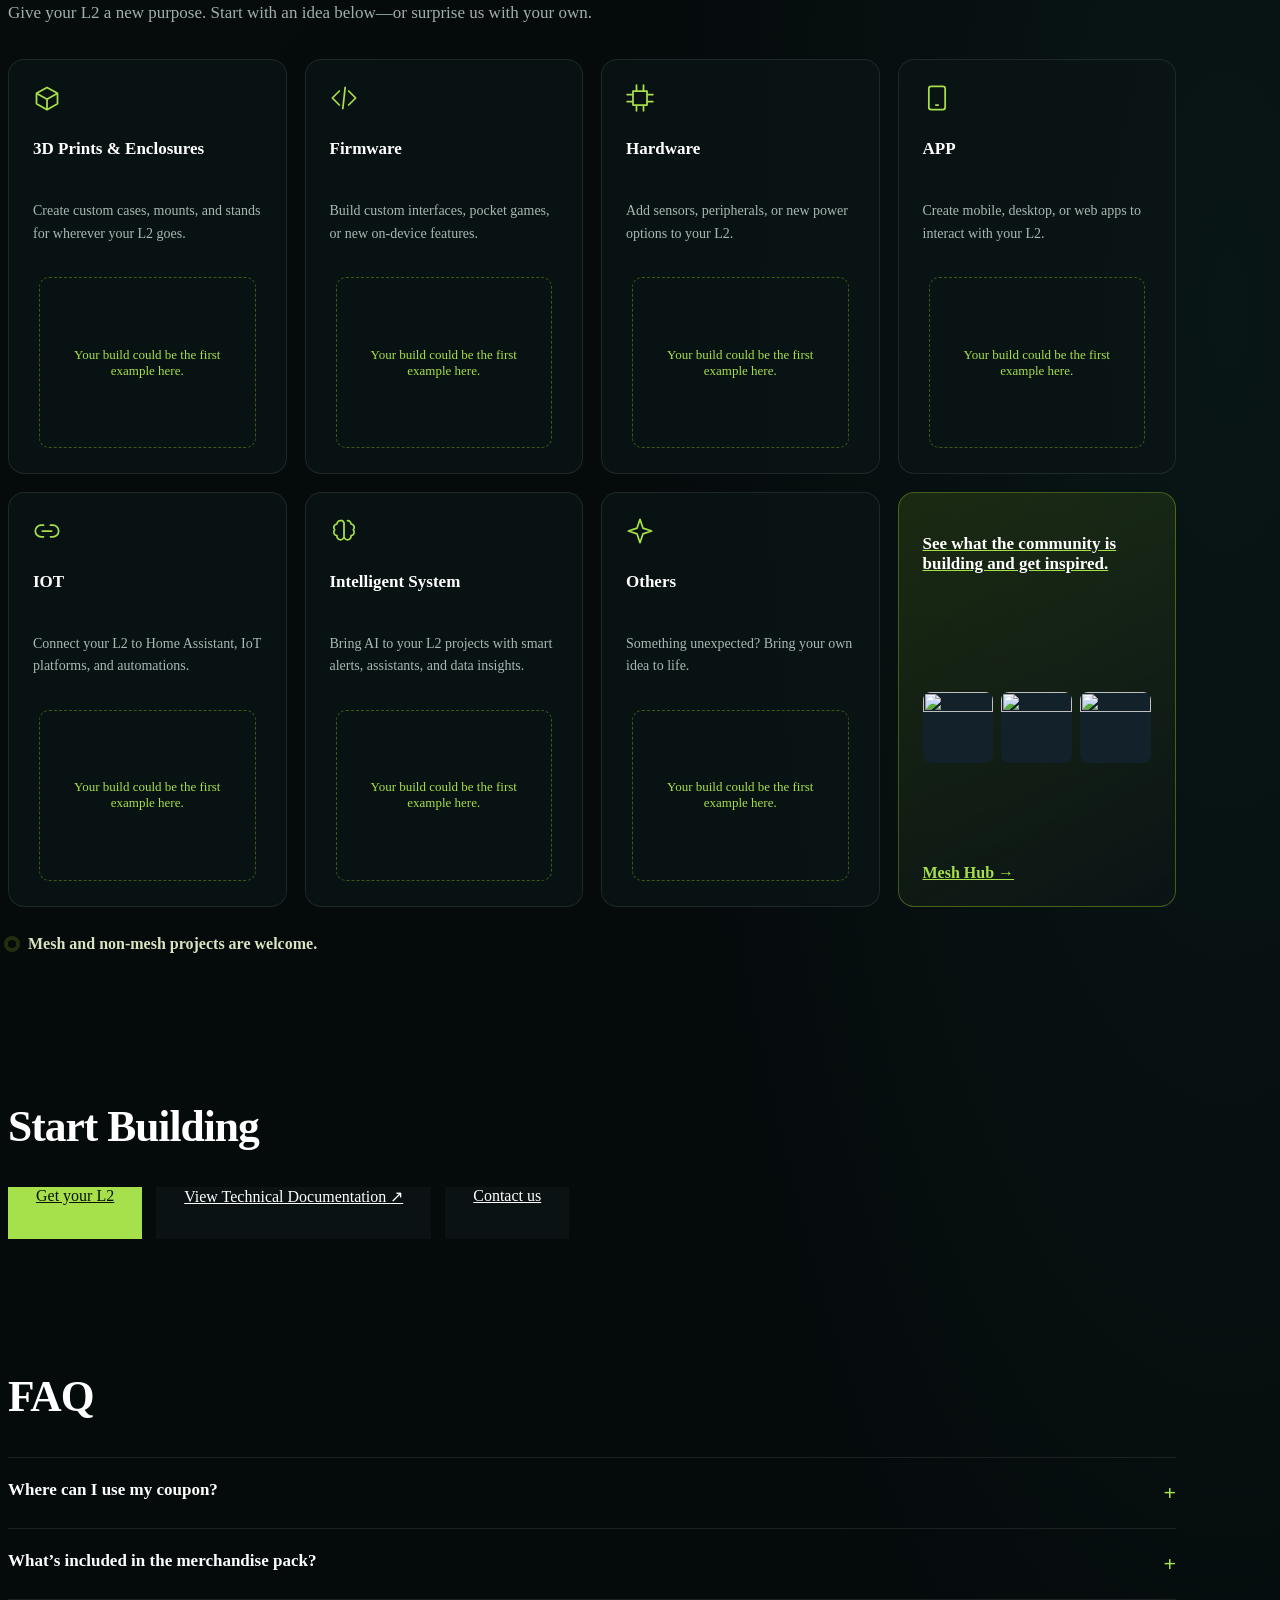
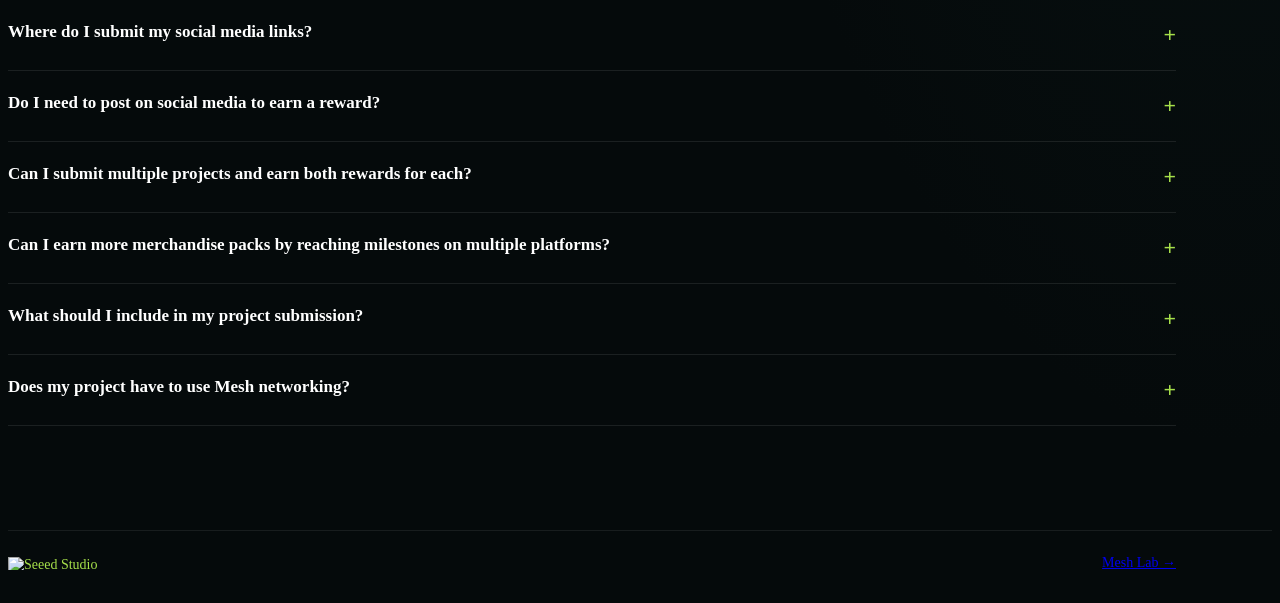
==== commit eeacd857: "Refresh L2 reward terms and supplied device photos" ====
--- a/docs/l2.html
+++ b/docs/l2.html
@@ -10,7 +10,7 @@
   <link rel="stylesheet" href="./base.css">
   <link rel="stylesheet" href="./l2.css?v=20261014-wall">
   <link rel="stylesheet" href="./forms.css">
-  <script type="module" src="./l2.js?v=20261015-email"></script>
+  <script type="module" src="./l2.js?v=20261021-rewards"></script>
 </head>
 <body class="l2-page">
   <canvas id="mesh-background" aria-hidden="true"></canvas>
@@ -36,23 +36,23 @@
           <div class="wall-track">
             <div class="wall-group">
               <img src="./assets/l2-screens/tile/03-block-stack.webp" alt="" width="480" height="751">
-              <img src="./assets/l2-screens/tile/06-2048-color-v2.webp" alt="" width="480" height="742">
+              <img src="./assets/l2-screens/tile/07-gomoku.webp" alt="" width="480" height="834">
               <img src="./assets/l2-screens/tile/04-dinosaur.webp" alt="" width="480" height="731">
-              <img src="./assets/l2-screens/tile/06-2048-color-v2.webp" alt="" width="480" height="742">
+              <img src="./assets/l2-screens/tile/10-meshtastic.webp" alt="" width="480" height="831">
               <img src="./assets/l2-screens/tile/02-gps.webp" alt="" width="480" height="694">
               <img src="./assets/l2-screens/tile/05-map-color-v2.webp" alt="" width="480" height="754">
-              <img src="./assets/l2-screens/tile/04-dinosaur.webp" alt="" width="480" height="731">
+              <img src="./assets/l2-screens/tile/08-imu-bubbles.webp" alt="" width="480" height="833">
               <img src="./assets/l2-screens/tile/05-map-color-v2.webp" alt="" width="480" height="754">
-              <img src="./assets/l2-screens/tile/01-dashboard.webp" alt="" width="480" height="701">
+              <img src="./assets/l2-screens/tile/09-meshcore.webp" alt="" width="480" height="833">
               <img src="./assets/l2-screens/tile/03-block-stack.webp" alt="" width="480" height="751">
               <img src="./assets/l2-screens/tile/04-dinosaur.webp" alt="" width="480" height="731">
               <img src="./assets/l2-screens/tile/06-2048-color-v2.webp" alt="" width="480" height="742">
-              <img src="./assets/l2-screens/tile/05-map-color-v2.webp" alt="" width="480" height="754">
+              <img src="./assets/l2-screens/tile/10-meshtastic.webp" alt="" width="480" height="831">
               <img src="./assets/l2-screens/tile/03-block-stack.webp" alt="" width="480" height="751">
               <img src="./assets/l2-screens/tile/02-gps.webp" alt="" width="480" height="694">
-              <img src="./assets/l2-screens/tile/04-dinosaur.webp" alt="" width="480" height="731">
+              <img src="./assets/l2-screens/tile/07-gomoku.webp" alt="" width="480" height="834">
               <img src="./assets/l2-screens/tile/01-dashboard.webp" alt="" width="480" height="701">
-              <img src="./assets/l2-screens/tile/03-block-stack.webp" alt="" width="480" height="751">
+              <img src="./assets/l2-screens/tile/08-imu-bubbles.webp" alt="" width="480" height="833">
             </div>
           </div>
         </div>
@@ -77,8 +77,8 @@
       <div class="reward-grid">
         <article class="reward-card">
           <p class="reward-kind">Build Reward</p>
-          <div class="reward-visual coupon"><span>Seeed Discount Coupon</span><strong>$15 off</strong><em>orders of $50+</em></div>
-          <h3>Seeed Discount Coupon: $15 off orders of $50+</h3>
+          <div class="reward-visual coupon"><span>Seeed Discount Coupon</span><strong>$20 off</strong><em>orders of $100+</em></div>
+          <h3>Seeed Discount Coupon: $20 off orders of $100+</h3>
           <p>Excludes shipping. Valid on Seeed Mesh products, excluding XIAO development kits.</p>
           <p class="reward-req"><span aria-hidden="true">✓</span> Working project · Approved submission</p>
           <button class="button primary" type="button" data-open-project>Submit Your Project</button>
@@ -96,10 +96,10 @@
         <table>
           <thead><tr><th scope="col">Platform</th><th scope="col">Milestone</th></tr></thead>
           <tbody>
-            <tr><th scope="row">Reddit</th><td>100 upvotes on a single post</td></tr>
-            <tr><th scope="row">Facebook</th><td>50 Reactions on a single post</td></tr>
+            <tr><th scope="row">Reddit</th><td>200 upvotes on a single post</td></tr>
+            <tr><th scope="row">Facebook</th><td>100 Likes on a single post</td></tr>
             <tr><th scope="row">X</th><td>30 Likes on a single post</td></tr>
-            <tr><th scope="row">YouTube</th><td>500 organic views on a standard video; Shorts: 1,000 organic views</td></tr>
+            <tr><th scope="row">YouTube</th><td>1,000 organic views on a standard video; Shorts: 1,000 organic views</td></tr>
           </tbody>
         </table>
       </div>
@@ -146,7 +146,7 @@
     <section class="shell l2-section" id="faq" aria-labelledby="faq-title">
       <div class="l2-head"><h2 id="faq-title">FAQ</h2></div>
       <div class="faq-list">
-        <details><summary>Where can I use my coupon?<span aria-hidden="true">+</span></summary><p>Use your coupon on Seeed Studio’s online store for $15 off eligible product purchases totaling $50 or more. It applies to all products in the Seeed Mesh product line, except XIAO development kits. Shipping fees do not count toward the $50 minimum and are not covered by the discount.</p></details>
+        <details><summary>Where can I use my coupon?<span aria-hidden="true">+</span></summary><p>Use your coupon on Seeed Studio’s online store for $20 off eligible product purchases totaling $100 or more. It applies to all products in the Seeed Mesh product line, except XIAO development kits. Shipping fees do not count toward the $100 minimum and are not covered by the discount.</p></details>
         <details><summary>What’s included in the merchandise pack?<span aria-hidden="true">+</span></summary><p>A selection of Seeed goodies, such as pins, Velcro patches, and mugs. Contents vary depending on availability.</p></details>
         <details><summary>Where do I submit my social media links?<span aria-hidden="true">+</span></summary><p>You can include your social media links when submitting your project. If you didn’t add them then, use the separate <button type="button" class="faq-form-link" data-open-share>Social Link Submission Form</button>: select your previously submitted project, then add your post links.</p></details>
         <details><summary>Do I need to post on social media to earn a reward?<span aria-hidden="true">+</span></summary><p>No. An approved, working project earns the Build Reward. Social sharing is optional and earns the Share Reward once your post reaches a platform’s milestone.</p></details>
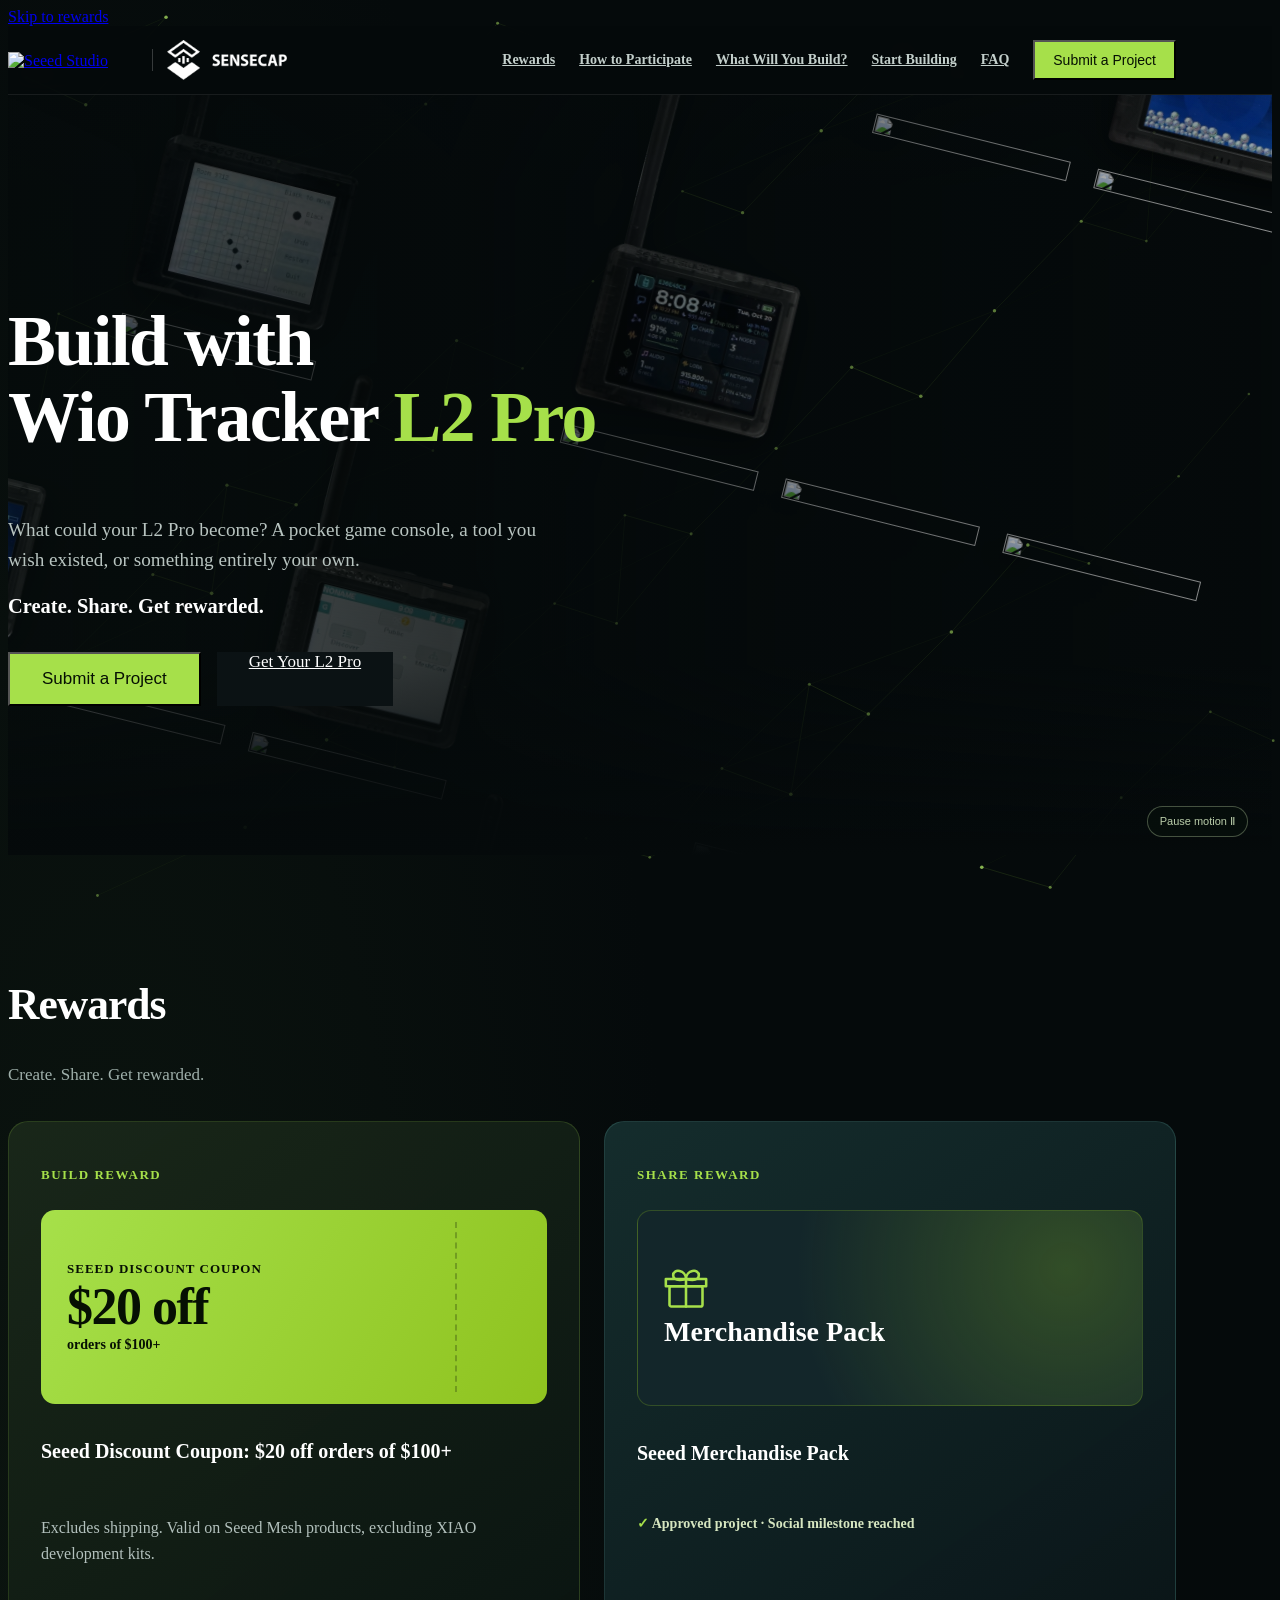
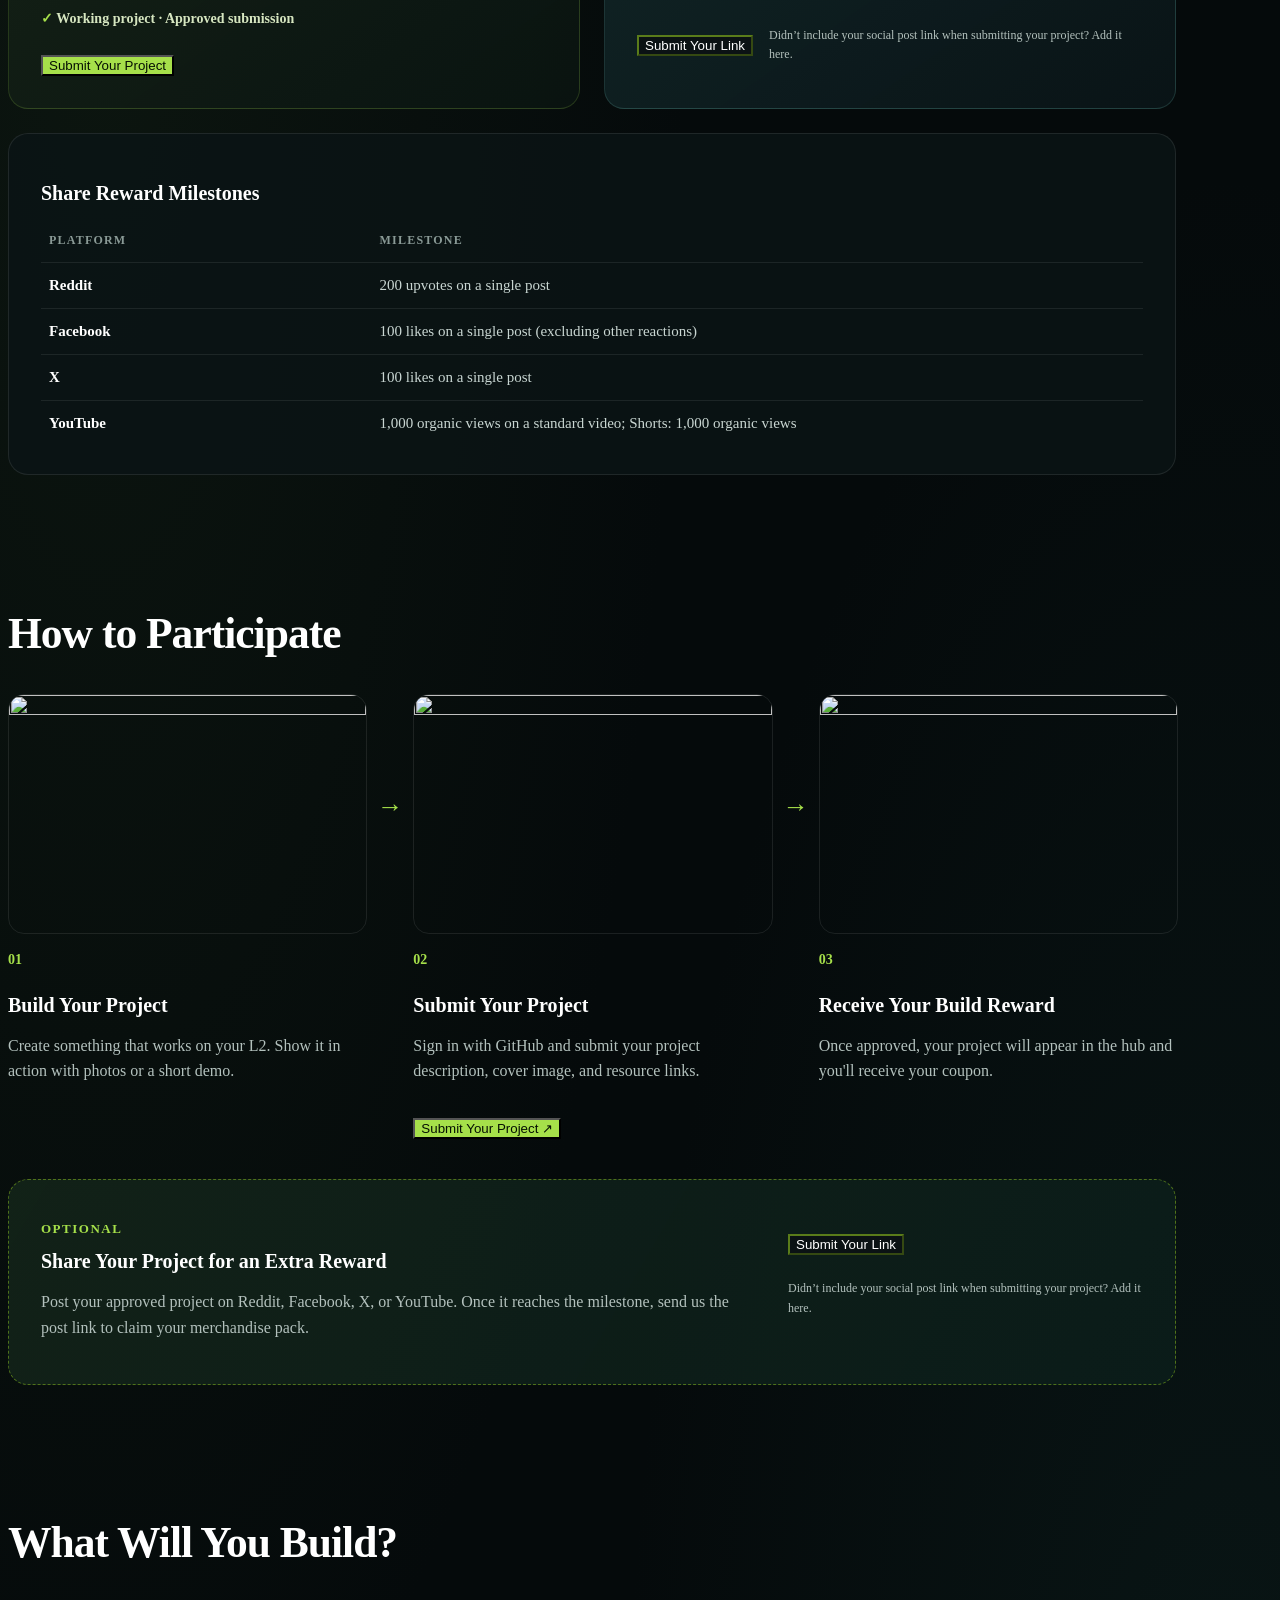
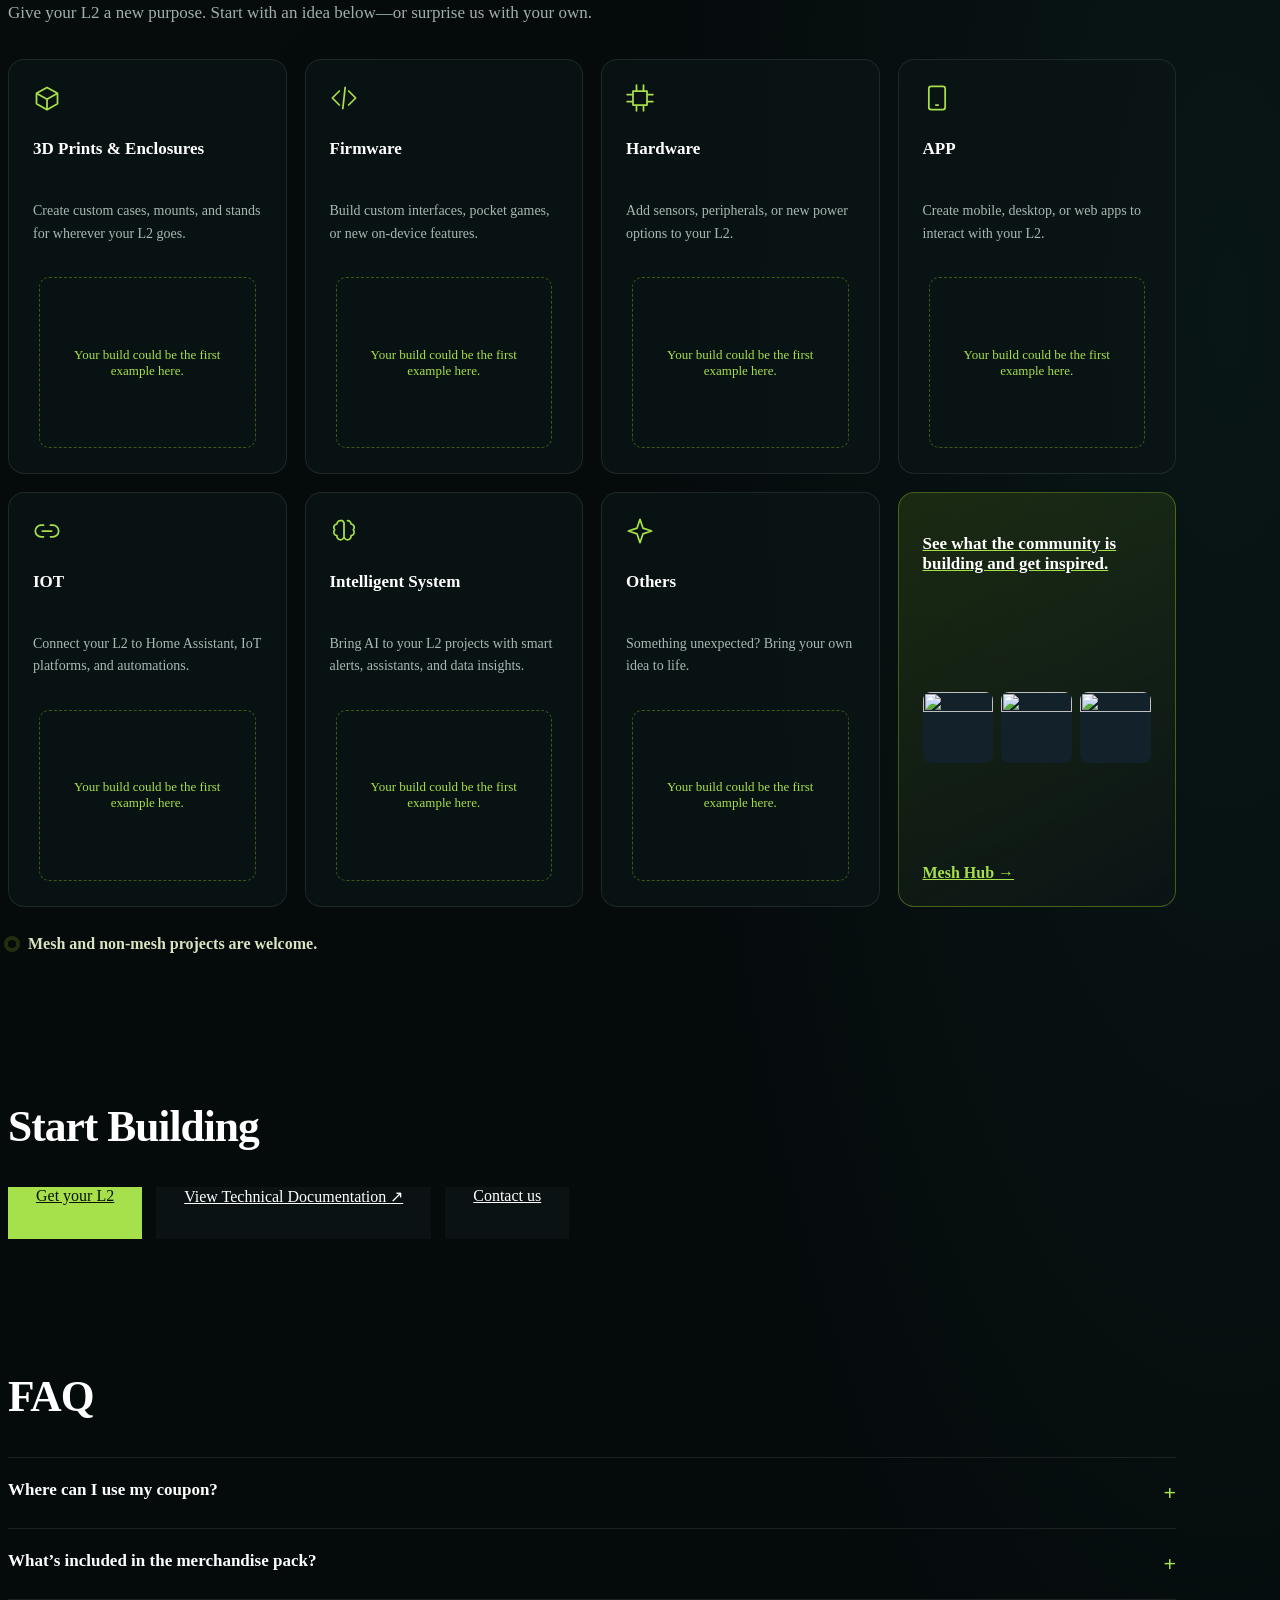
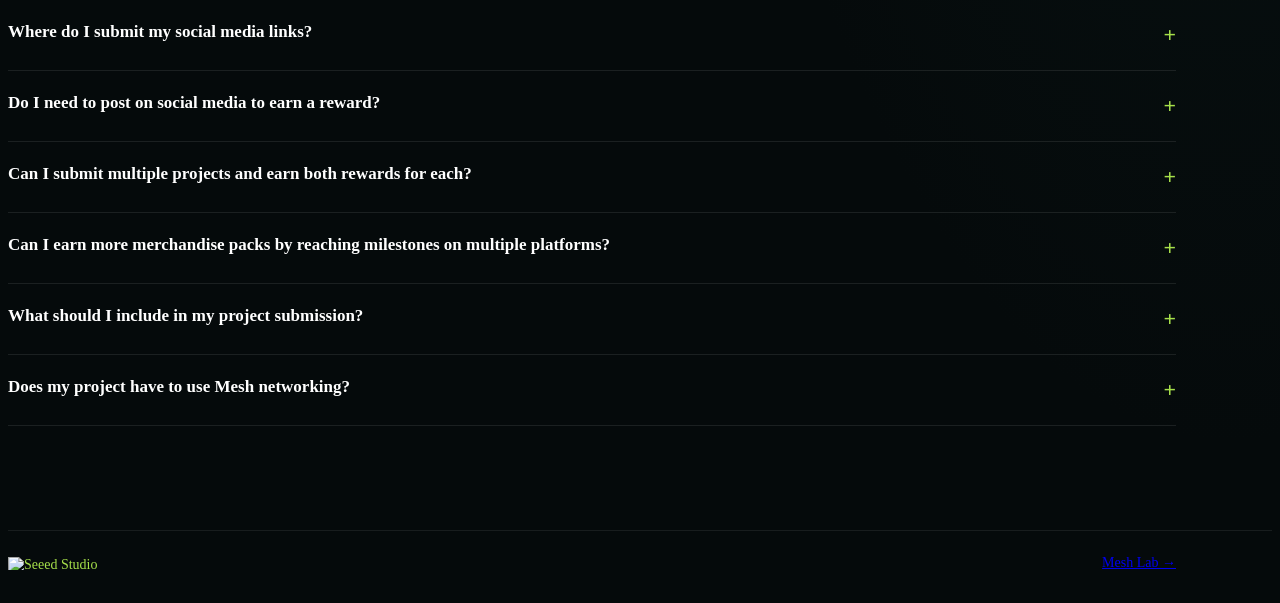
==== commit 69b71479: "Finalize social reward thresholds and likes-only wording" ====
--- a/docs/l2.html
+++ b/docs/l2.html
@@ -97,8 +97,8 @@
           <thead><tr><th scope="col">Platform</th><th scope="col">Milestone</th></tr></thead>
           <tbody>
             <tr><th scope="row">Reddit</th><td>200 upvotes on a single post</td></tr>
-            <tr><th scope="row">Facebook</th><td>100 Likes on a single post</td></tr>
-            <tr><th scope="row">X</th><td>30 Likes on a single post</td></tr>
+            <tr><th scope="row">Facebook</th><td>100 likes on a single post (excluding other reactions)</td></tr>
+            <tr><th scope="row">X</th><td>100 likes on a single post</td></tr>
             <tr><th scope="row">YouTube</th><td>1,000 organic views on a standard video; Shorts: 1,000 organic views</td></tr>
           </tbody>
         </table>
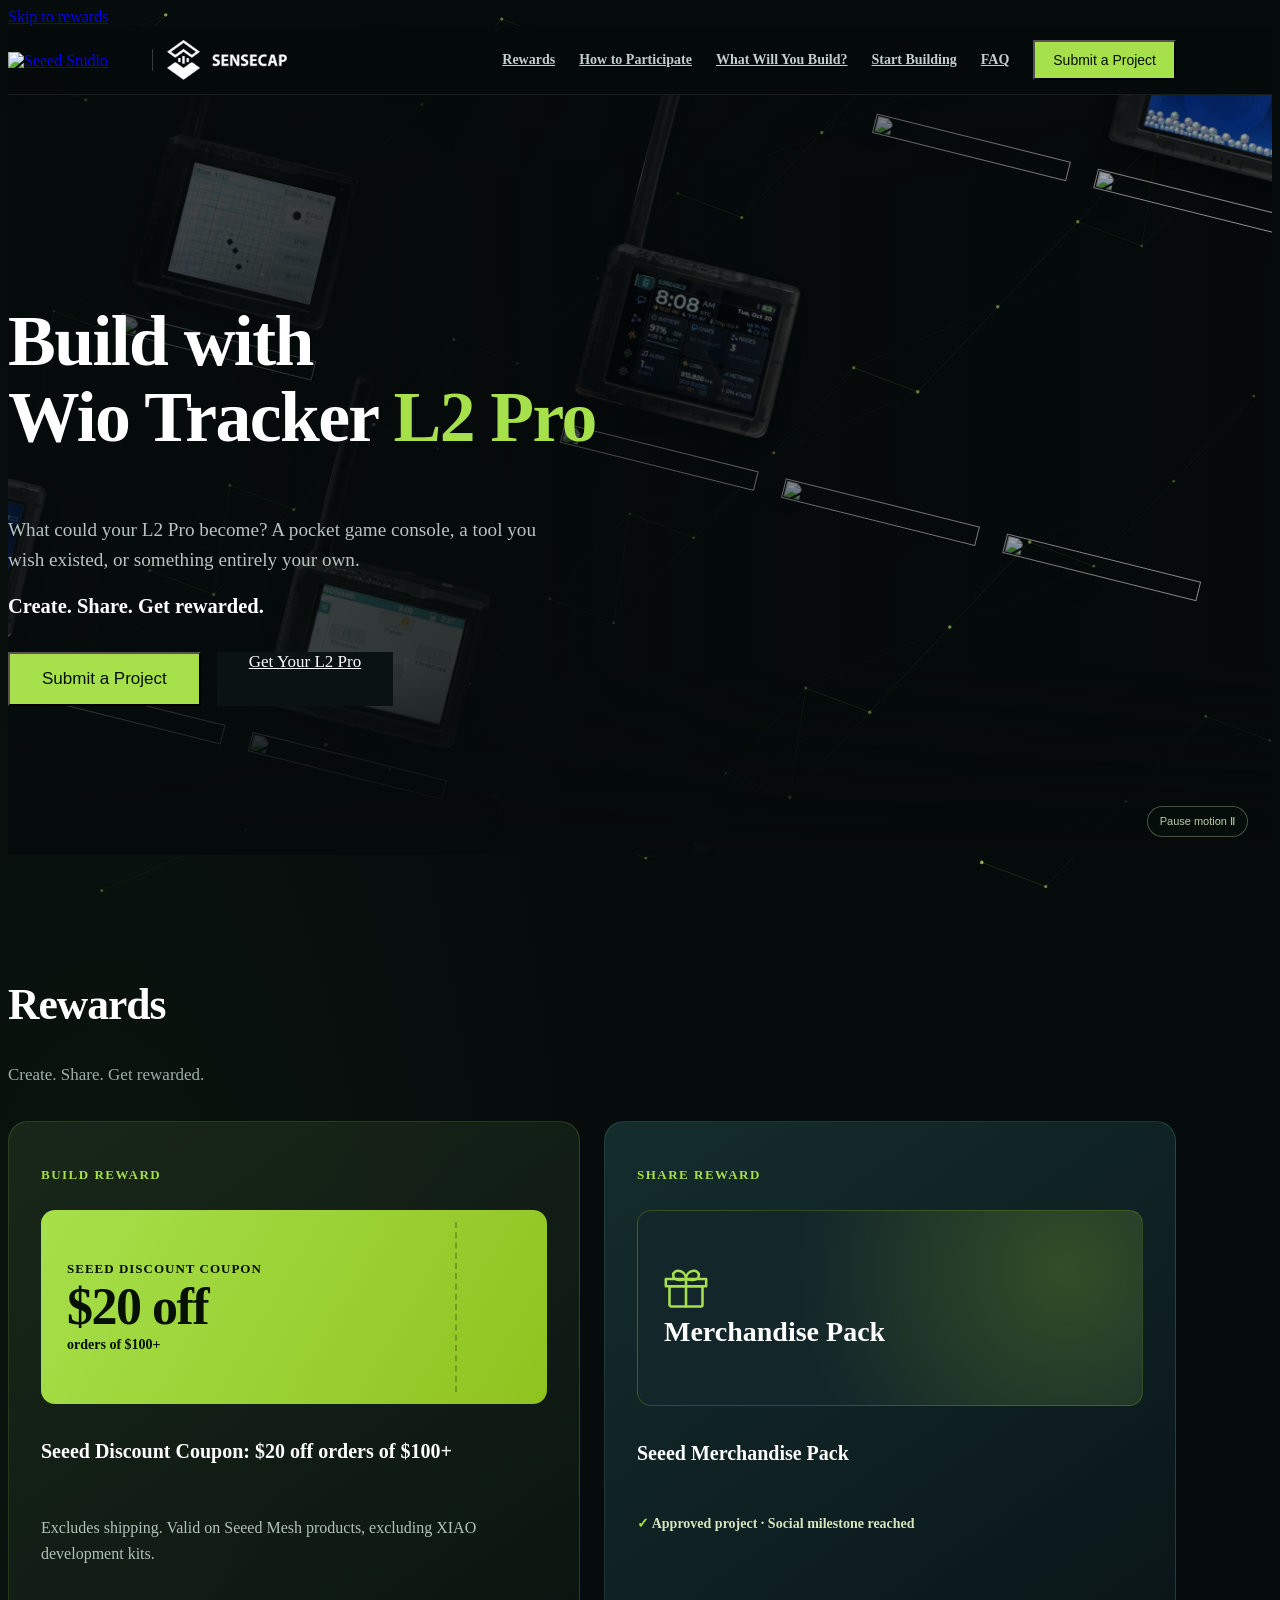
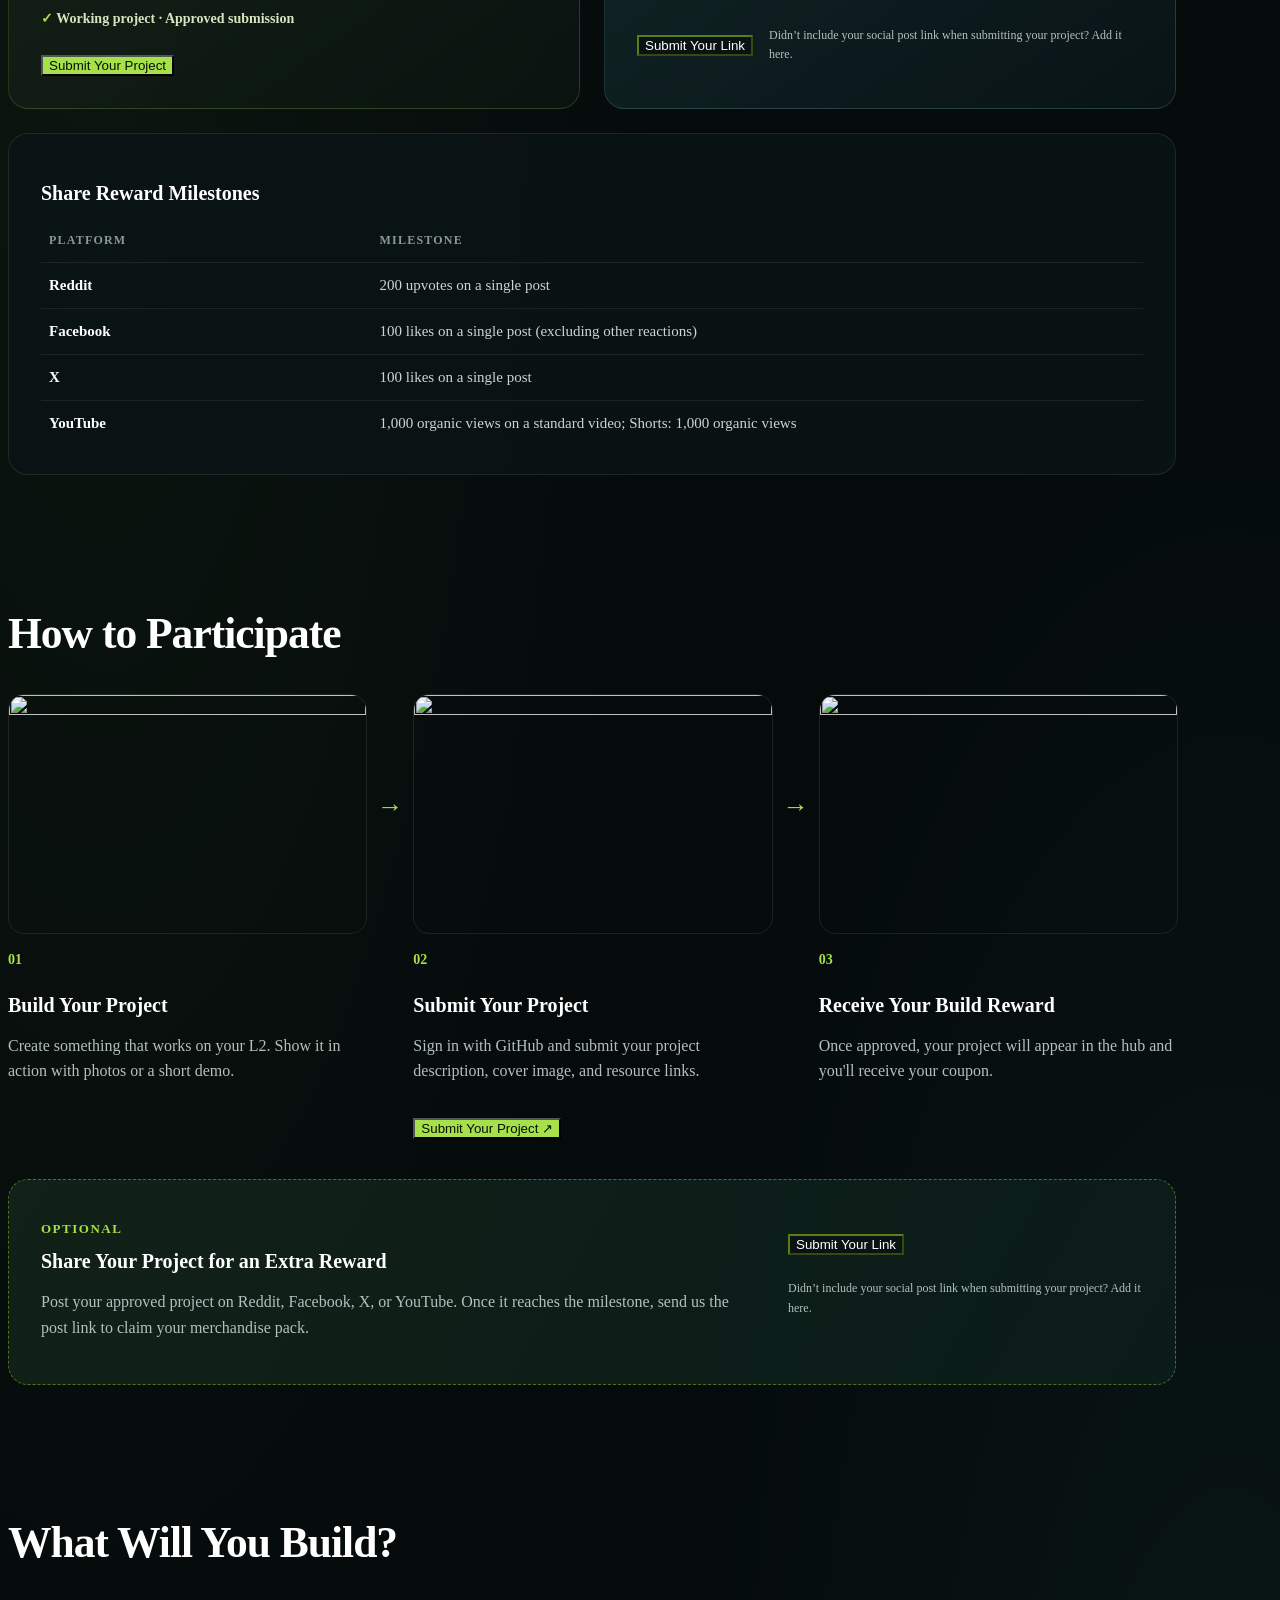
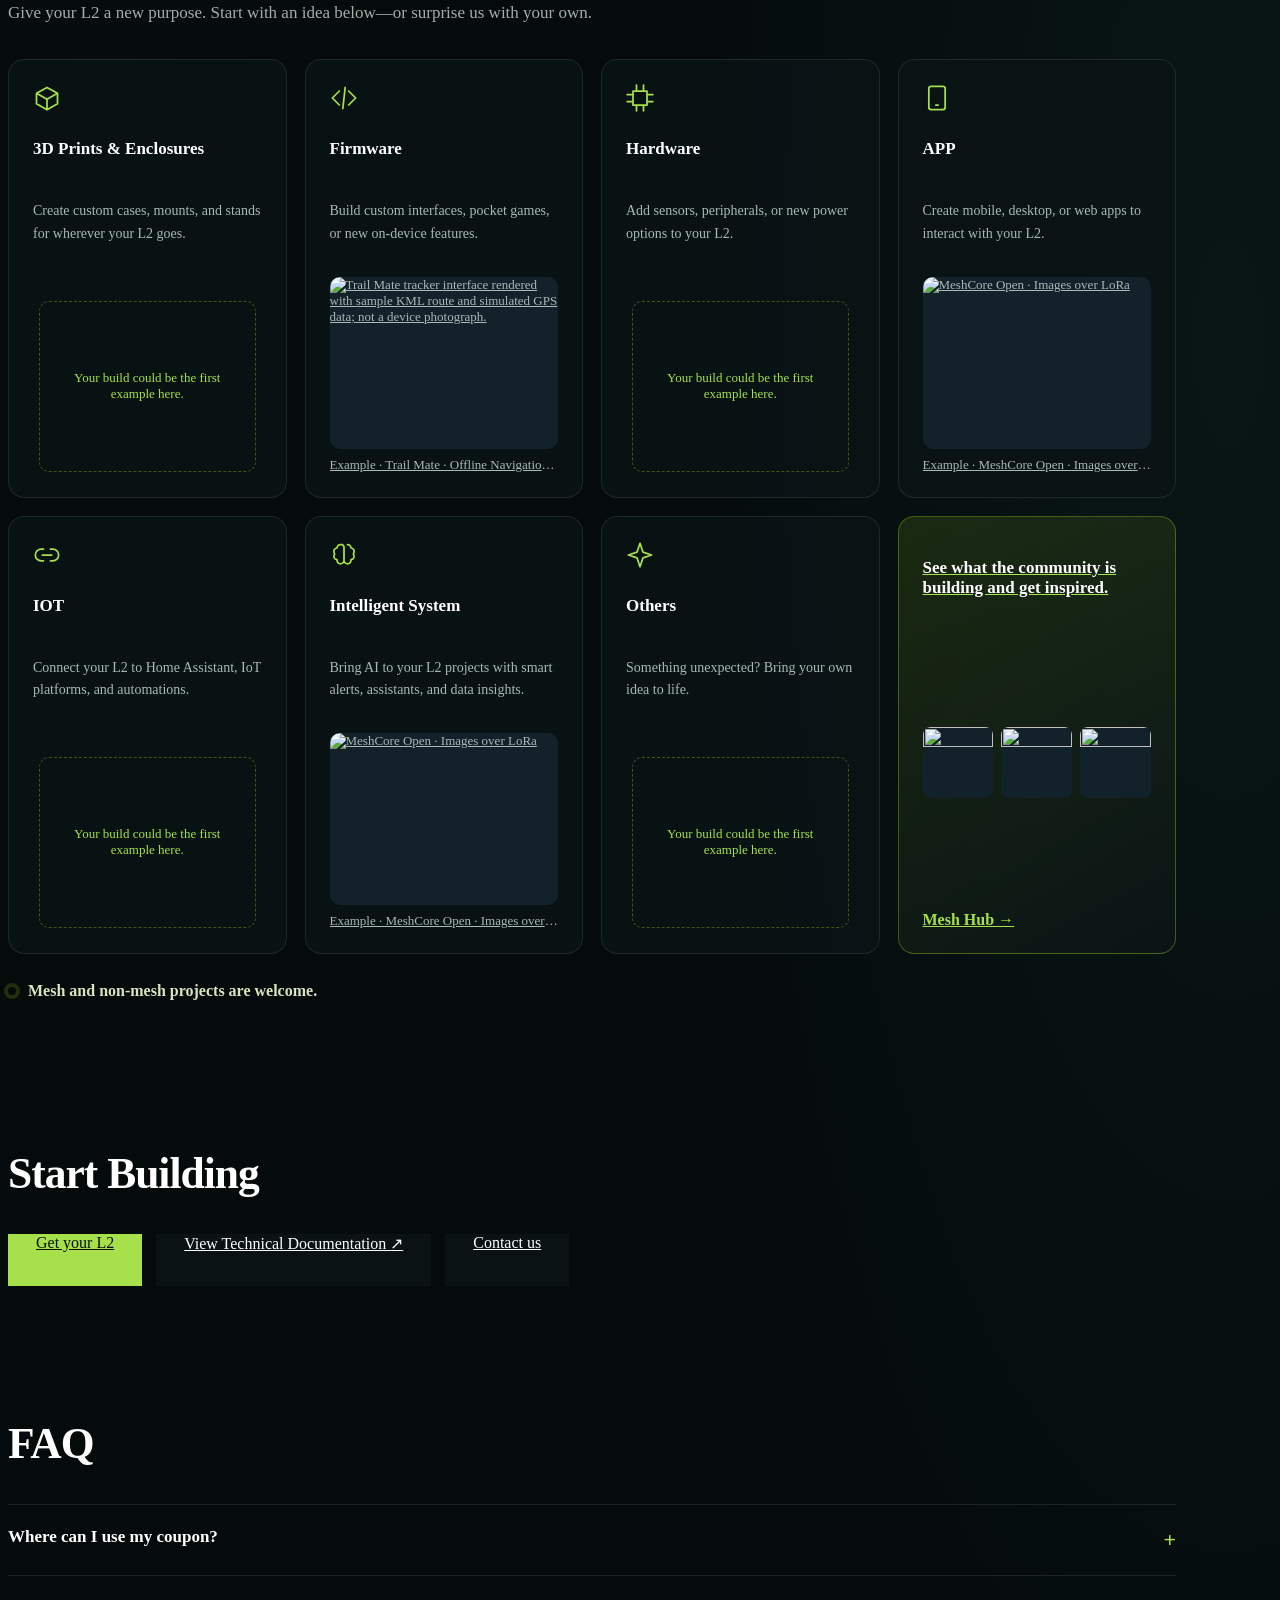
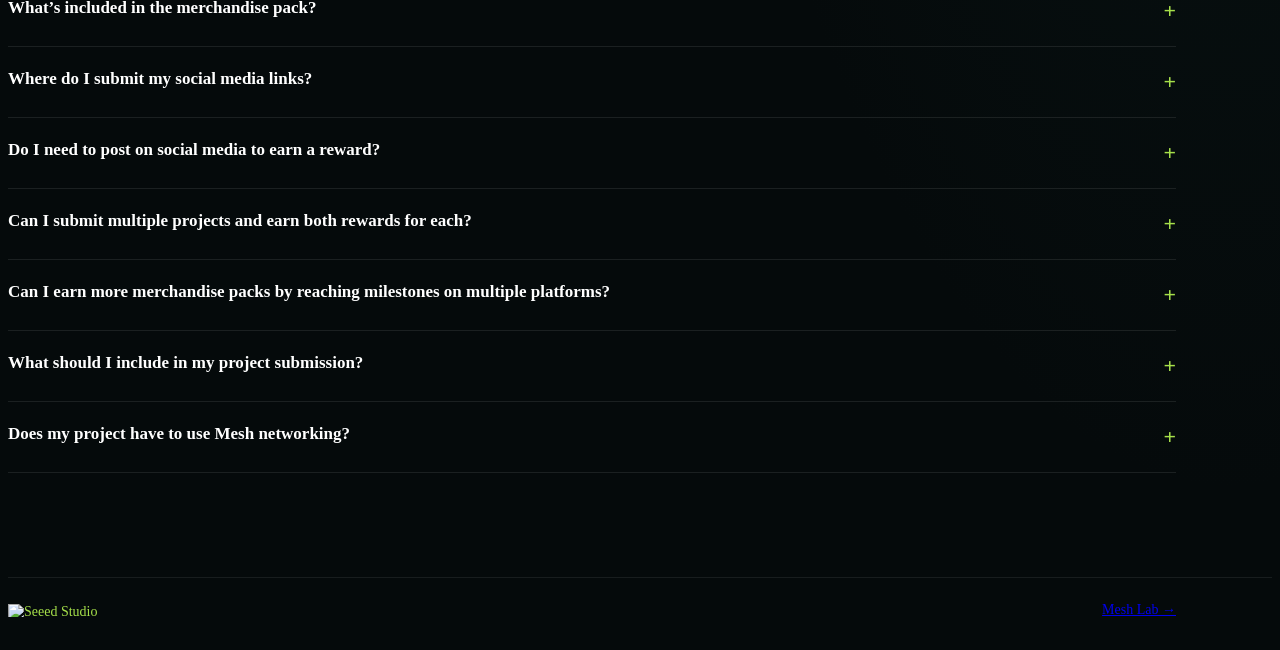
==== commit f71014cf: "Show curated L2 projects as activity examples" ====
--- a/docs/l2.html
+++ b/docs/l2.html
@@ -10,7 +10,7 @@
   <link rel="stylesheet" href="./base.css">
   <link rel="stylesheet" href="./l2.css?v=20261014-wall">
   <link rel="stylesheet" href="./forms.css">
-  <script type="module" src="./l2.js?v=20261021-rewards"></script>
+  <script type="module" src="./l2.js?v=20261021-examples"></script>
 </head>
 <body class="l2-page">
   <canvas id="mesh-background" aria-hidden="true"></canvas>
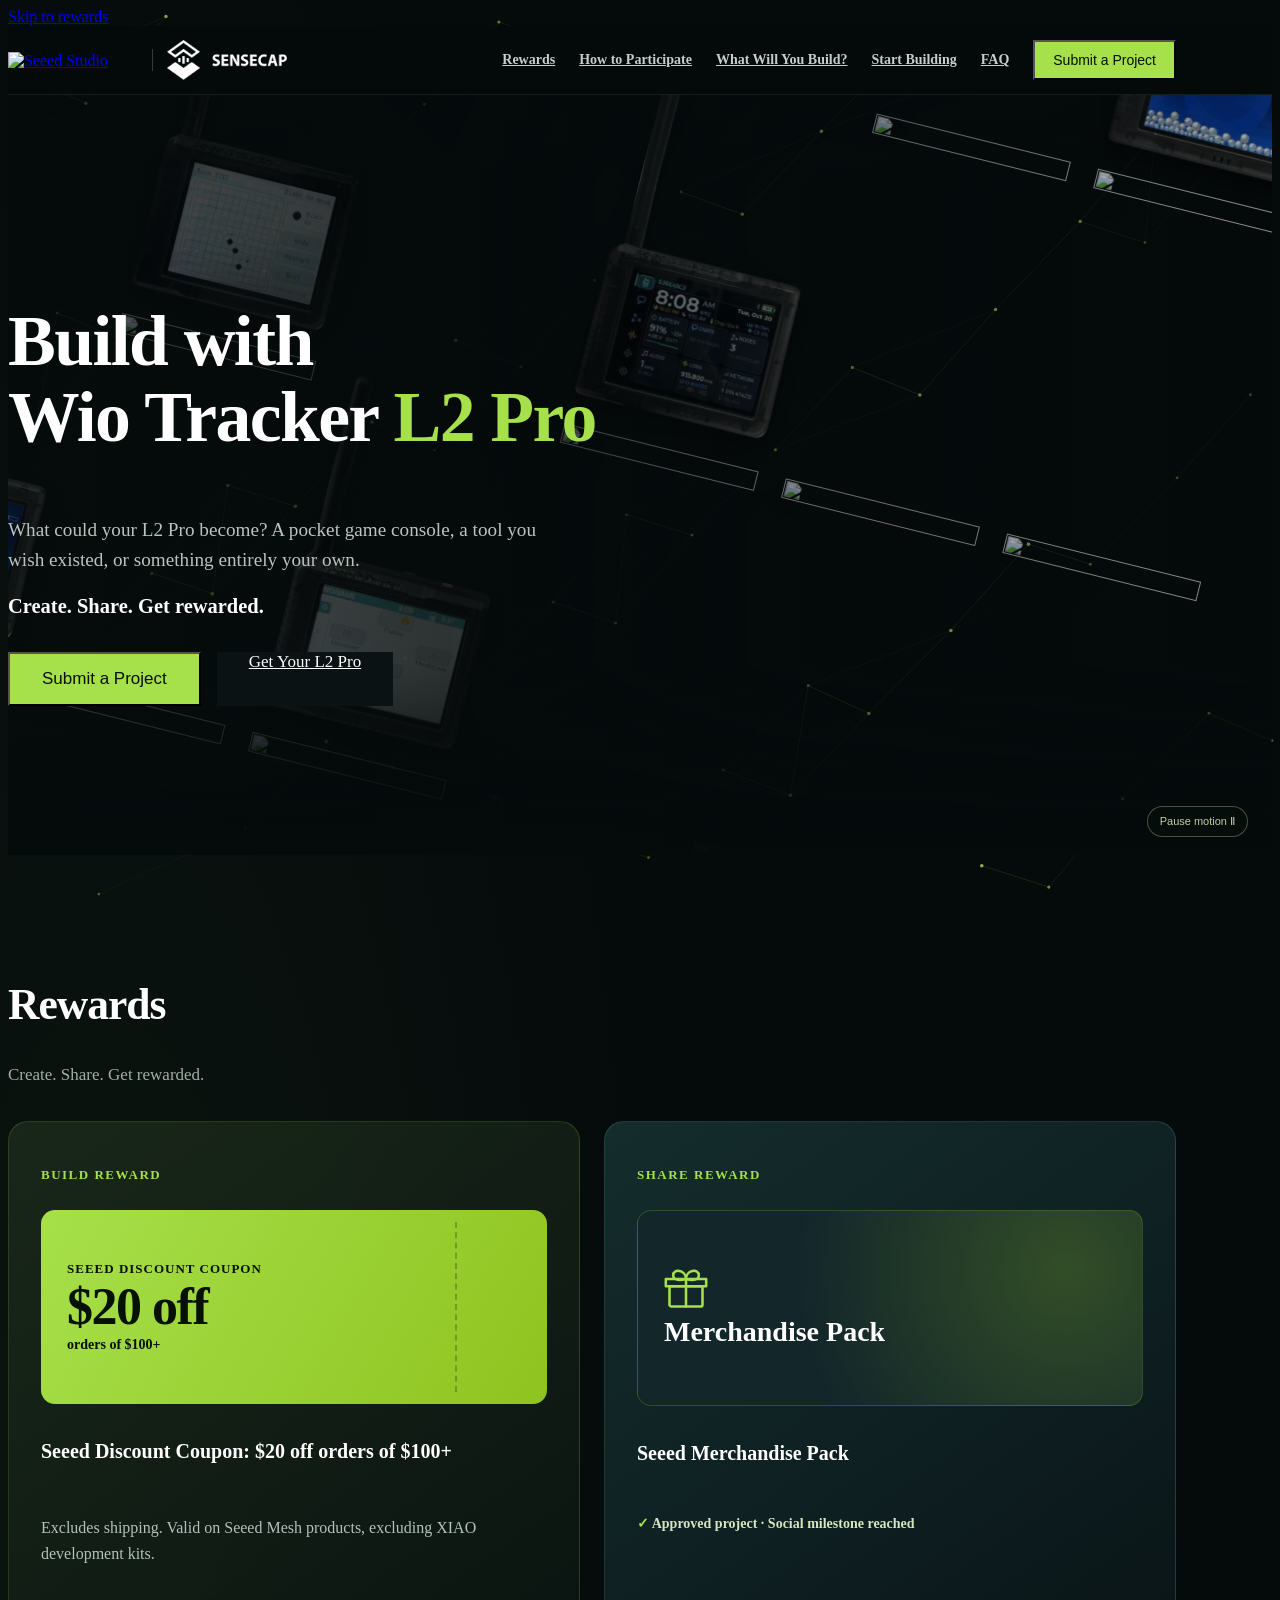
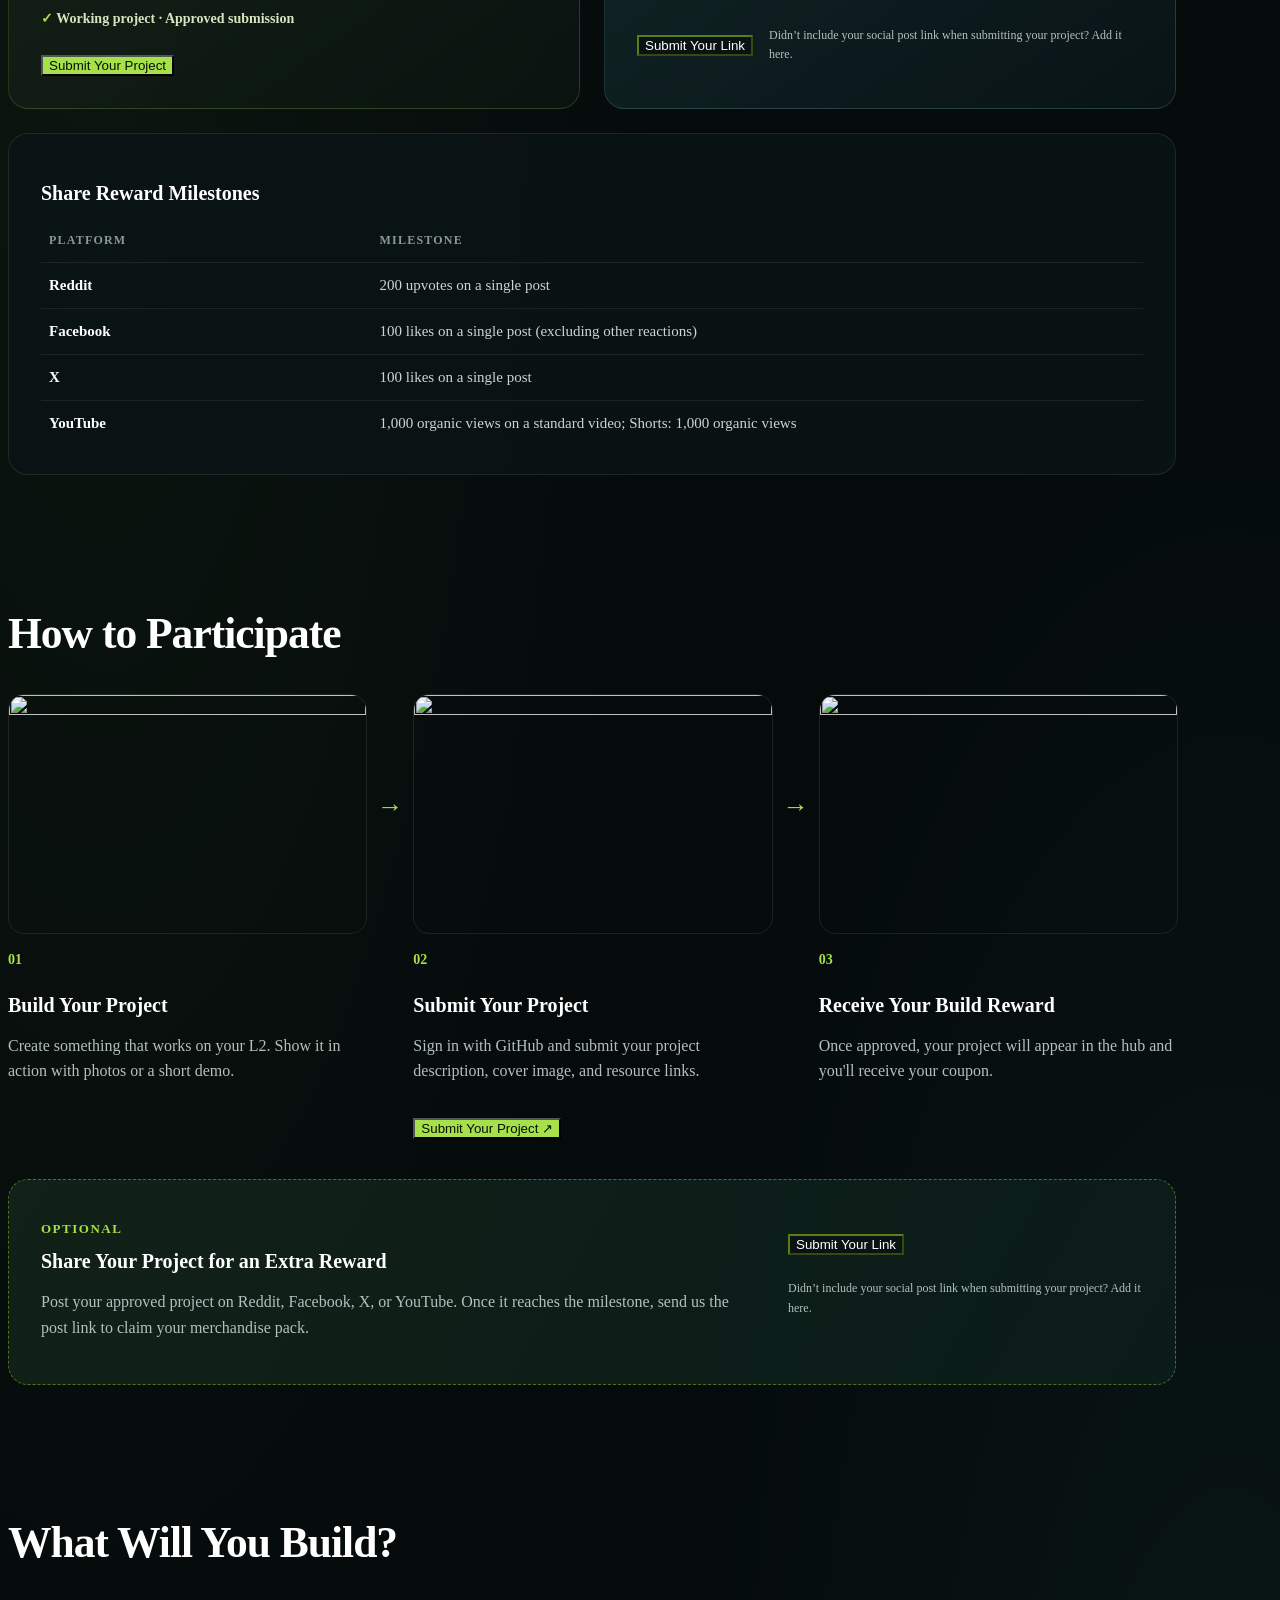
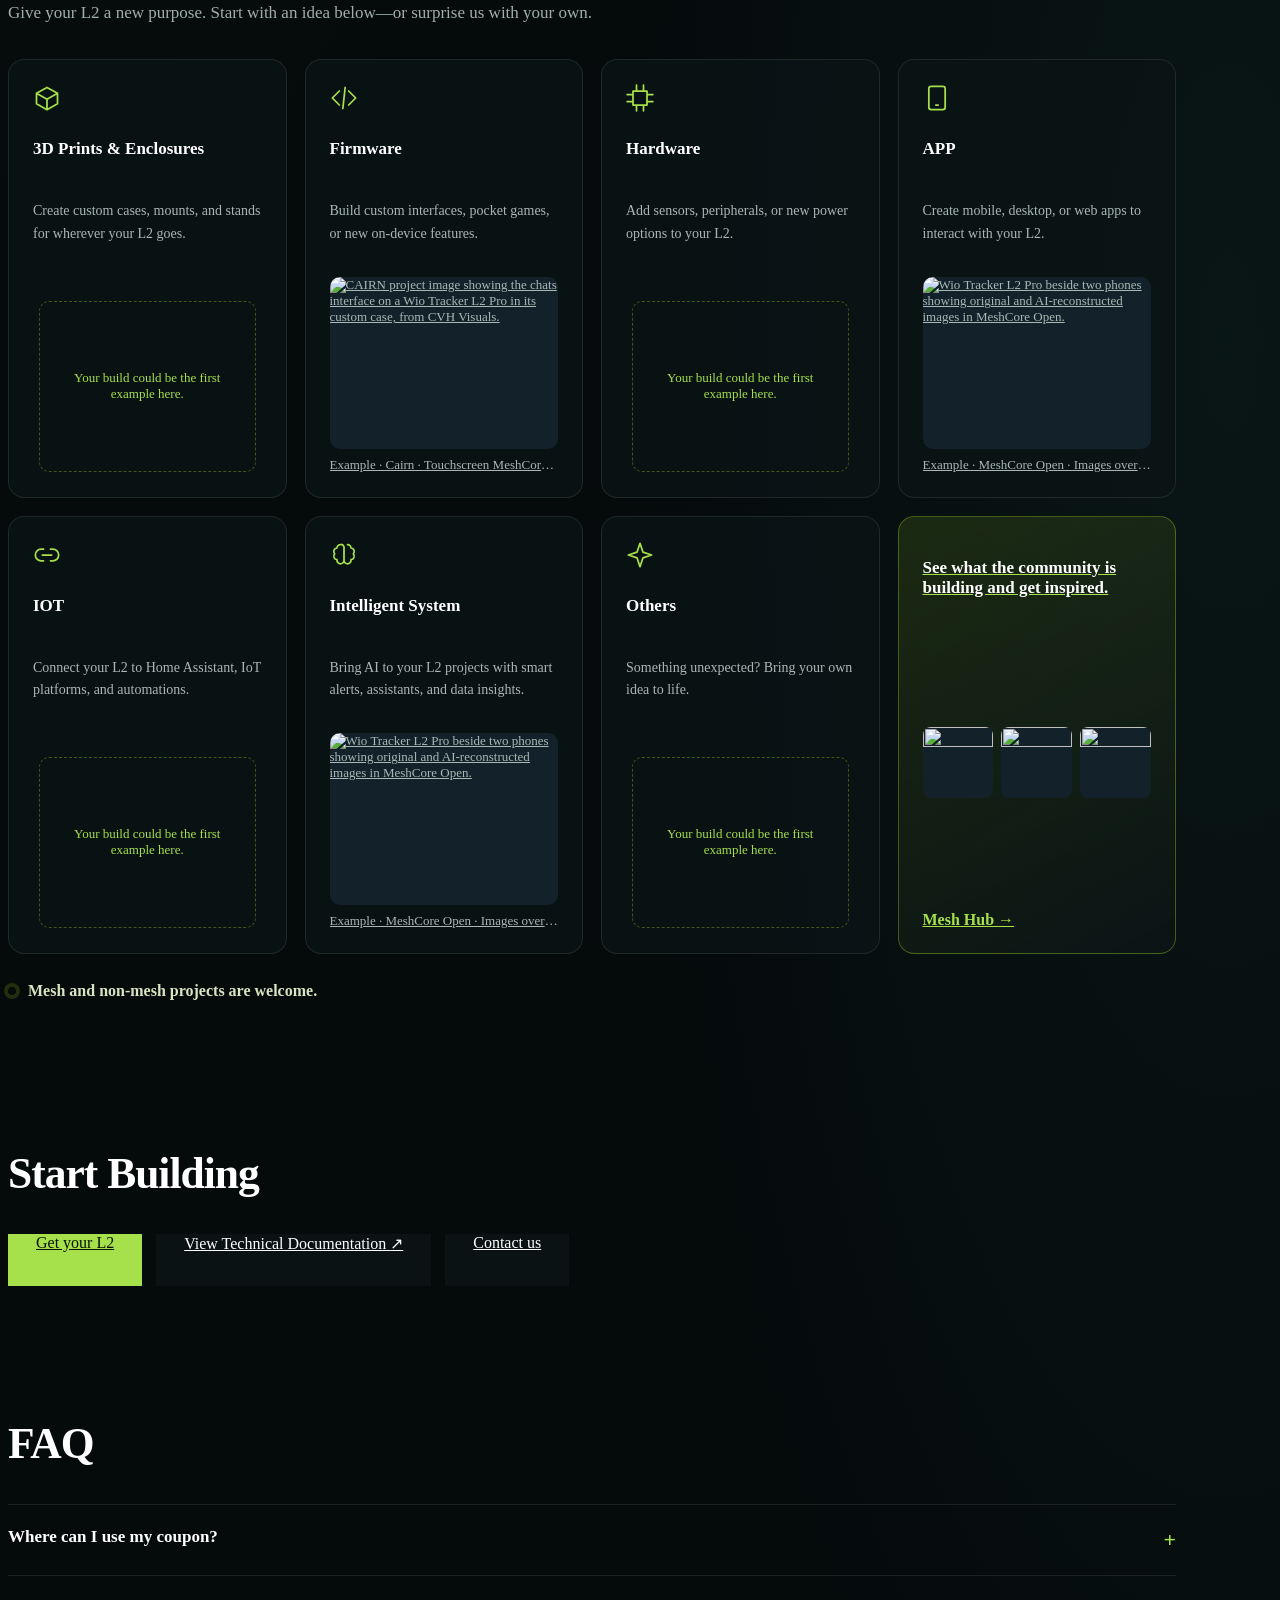
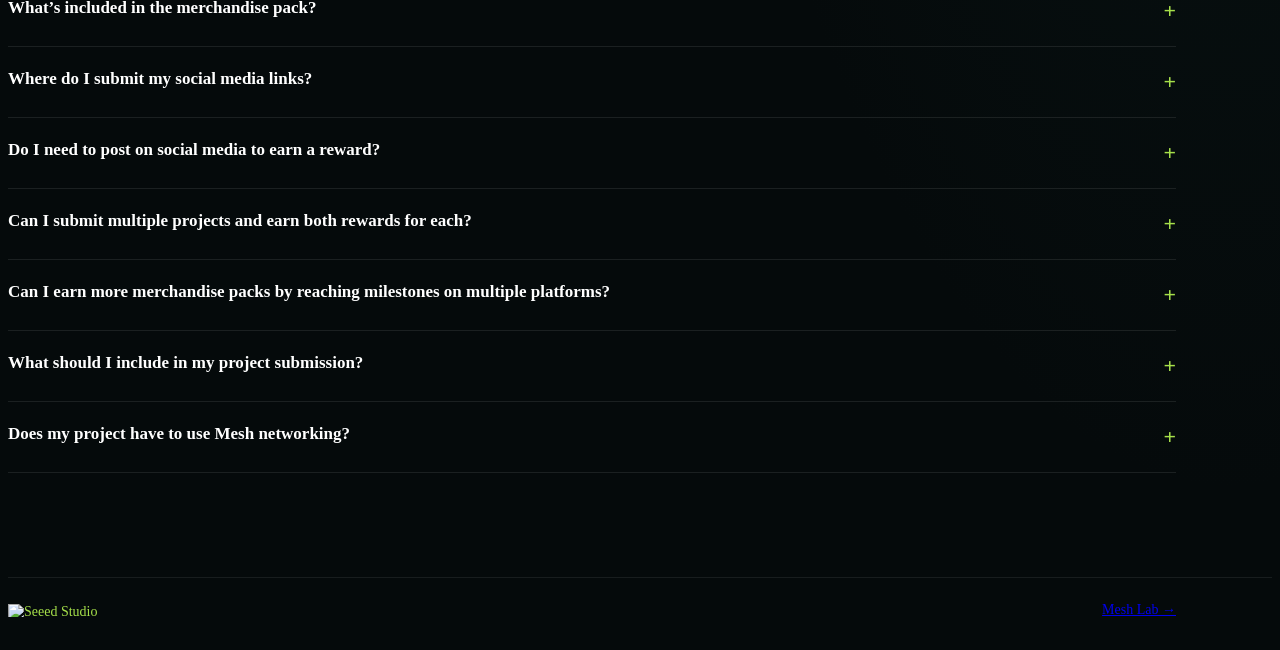
==== commit b118baac: "Track L2 activity purchase links" ====
--- a/docs/l2.html
+++ b/docs/l2.html
@@ -10,7 +10,7 @@
   <link rel="stylesheet" href="./base.css">
   <link rel="stylesheet" href="./l2.css?v=20261014-wall">
   <link rel="stylesheet" href="./forms.css">
-  <script type="module" src="./l2.js?v=20261021-examples"></script>
+  <script type="module" src="./l2.js?v=20261103-purchase"></script>
 </head>
 <body class="l2-page">
   <canvas id="mesh-background" aria-hidden="true"></canvas>
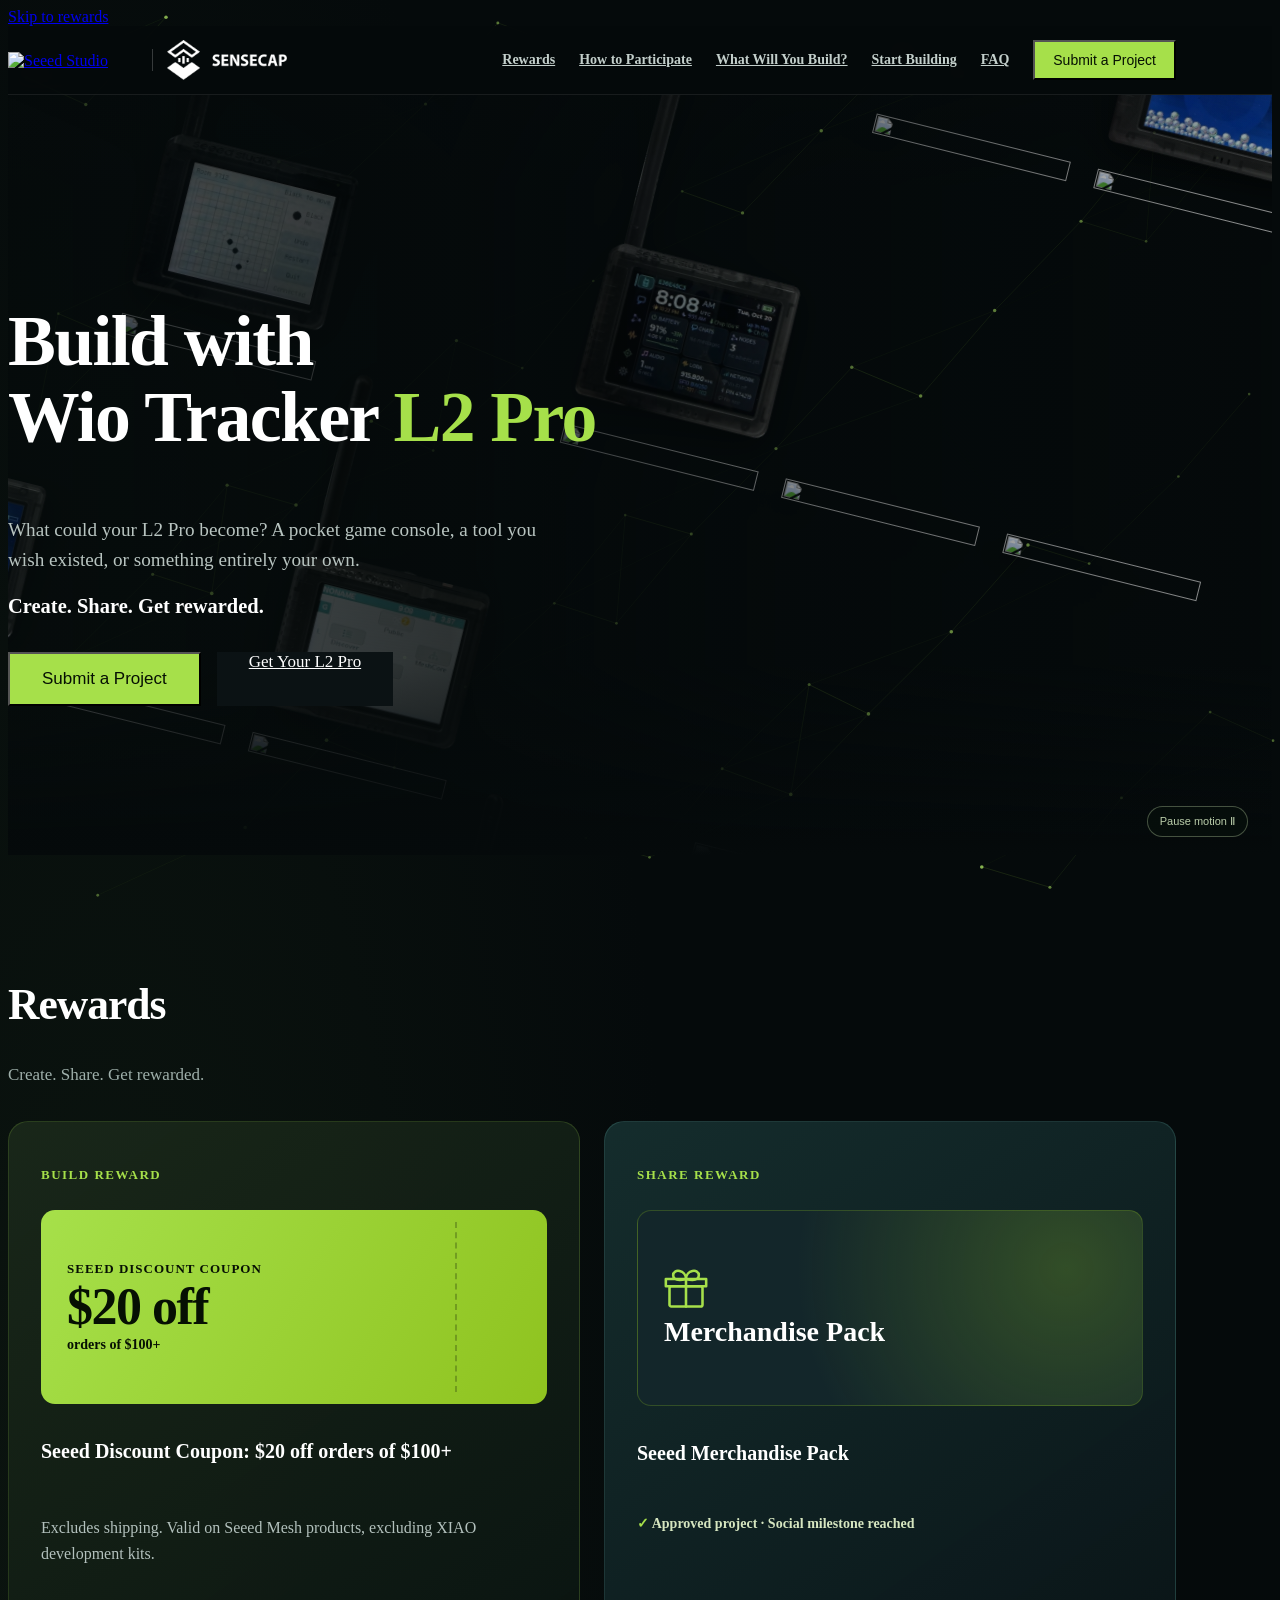
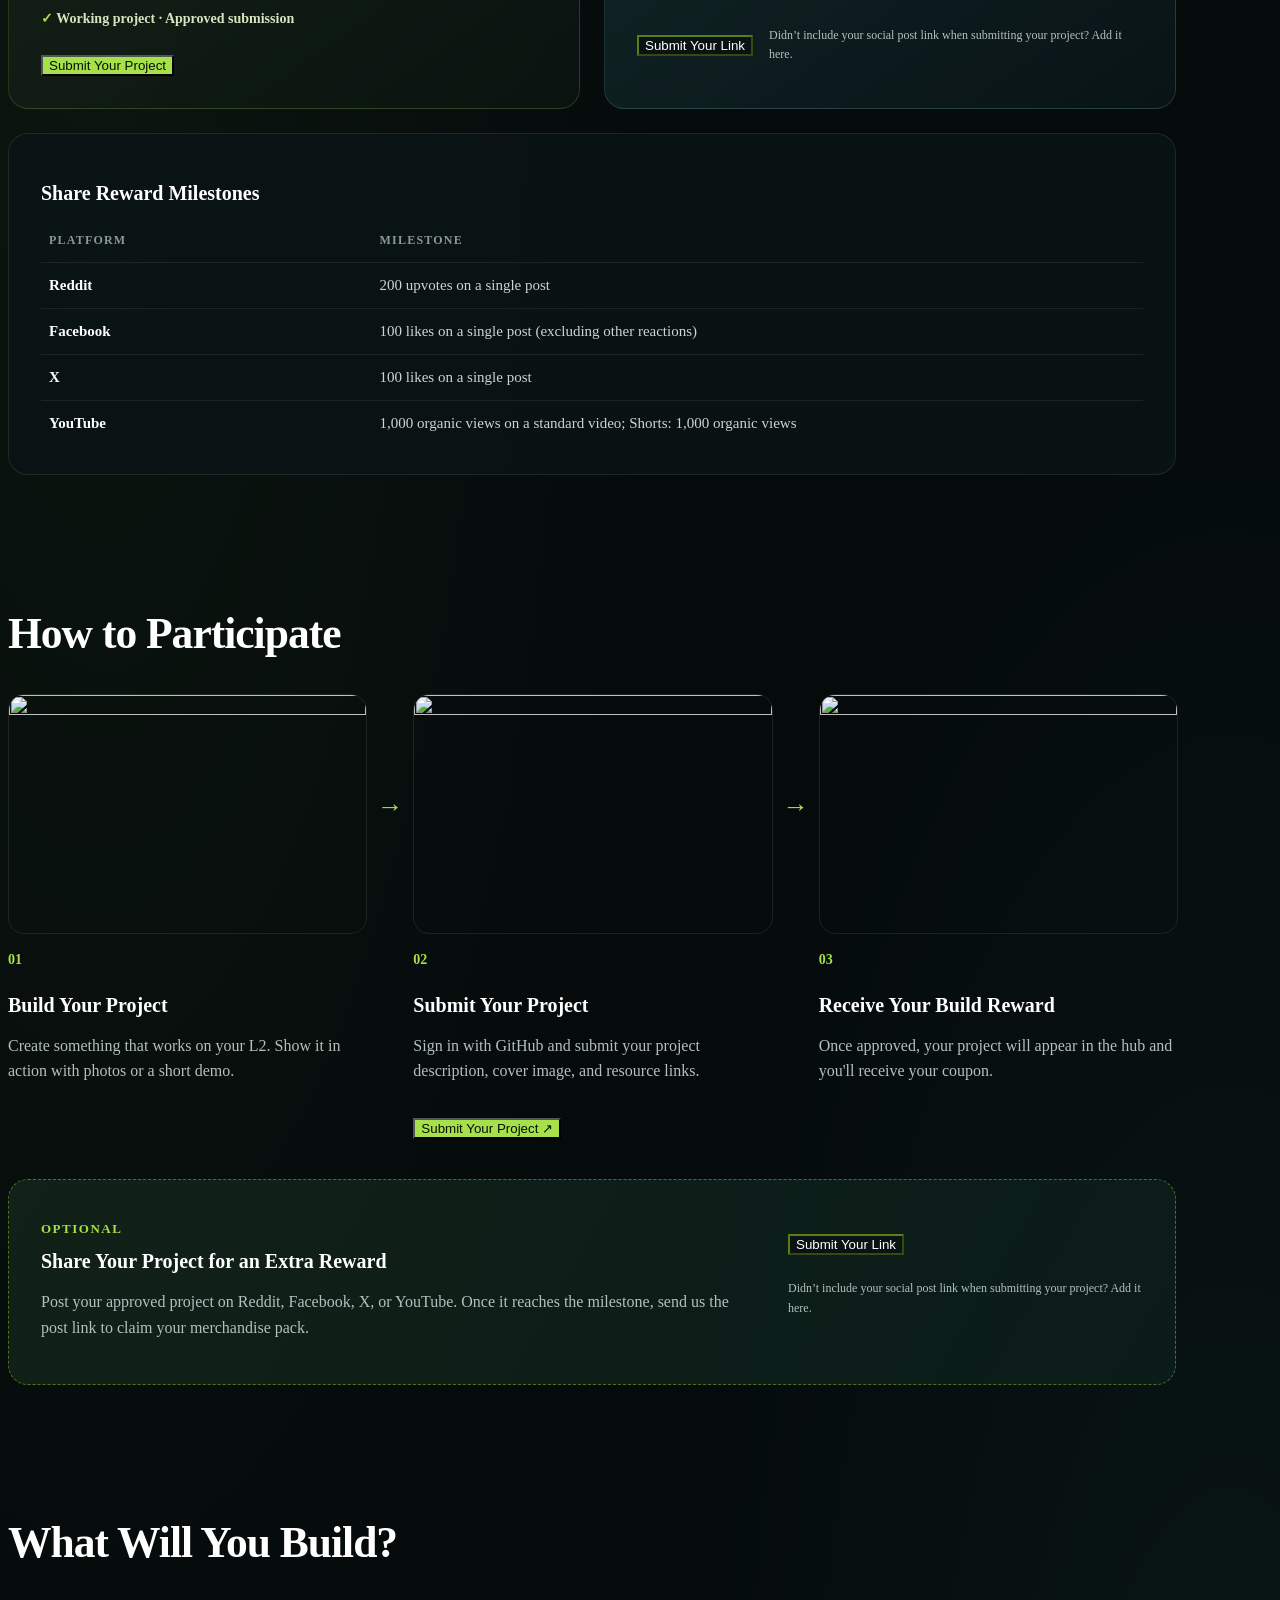
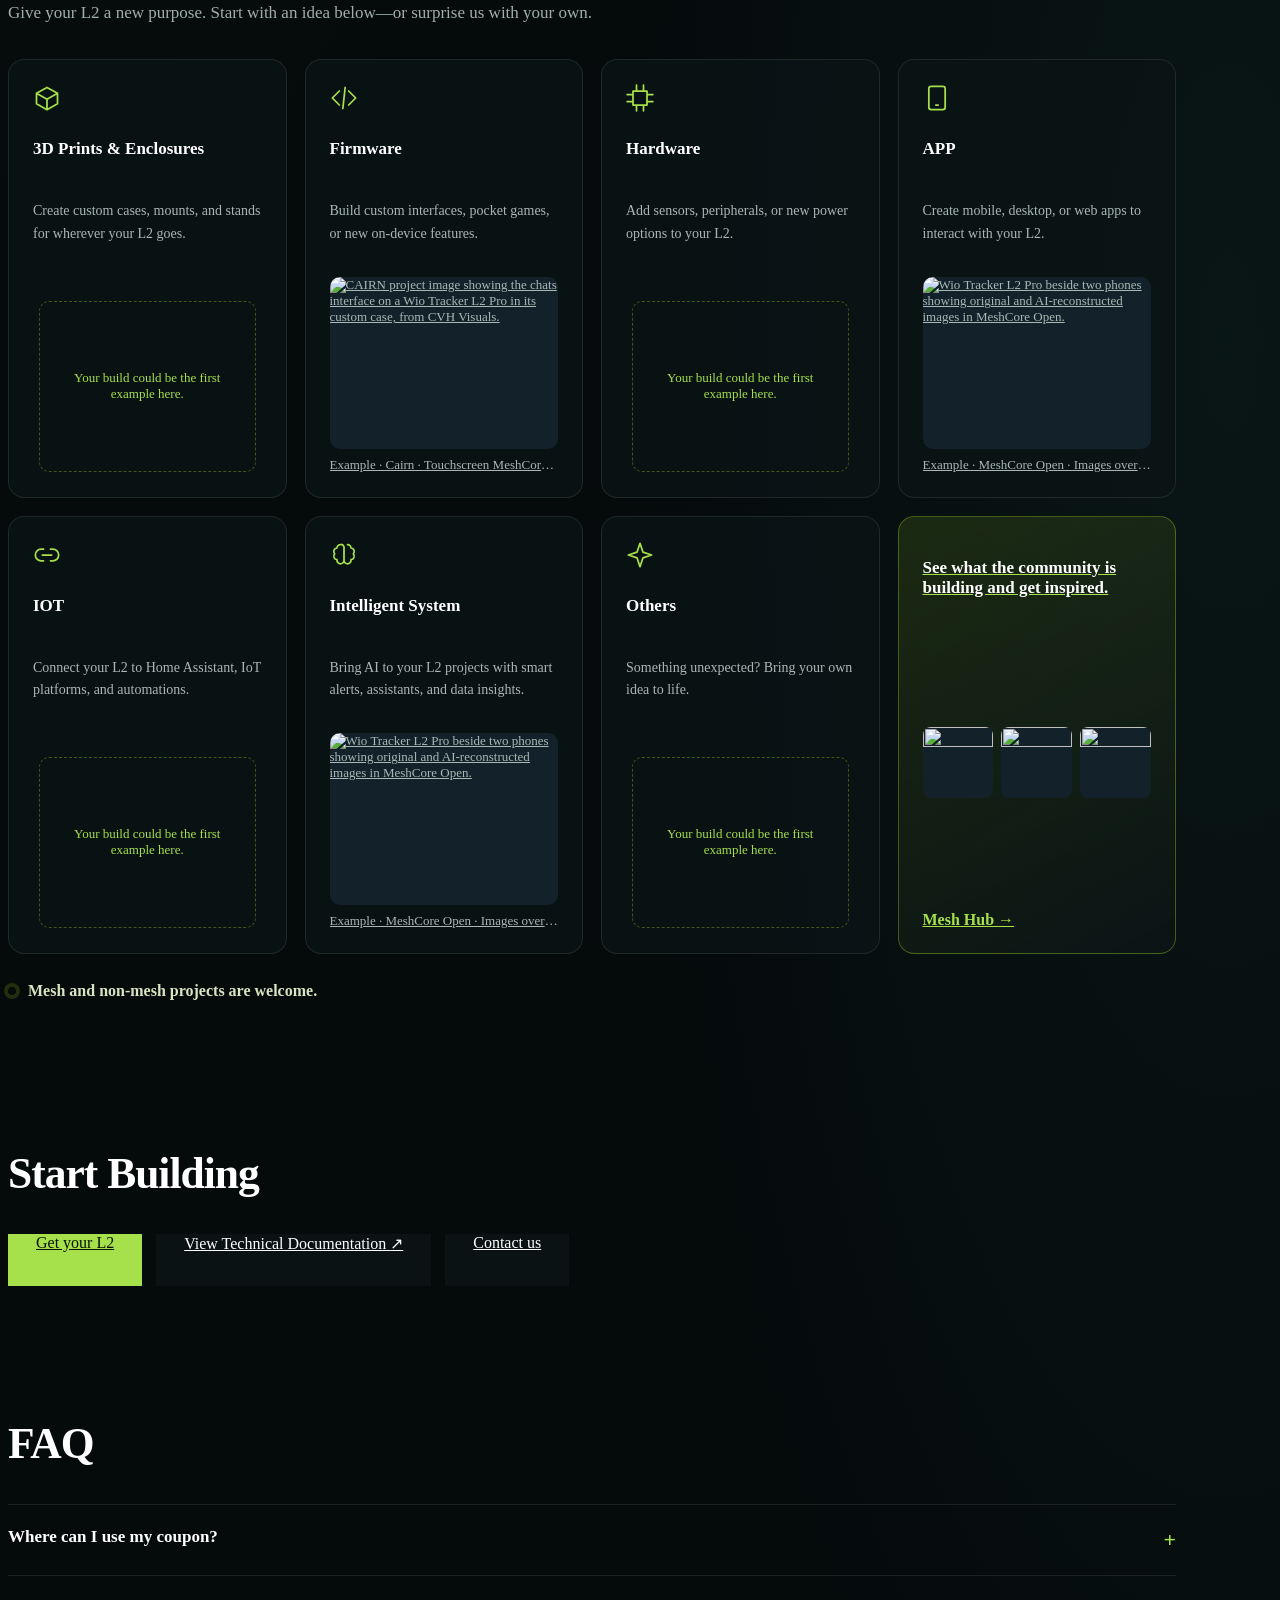
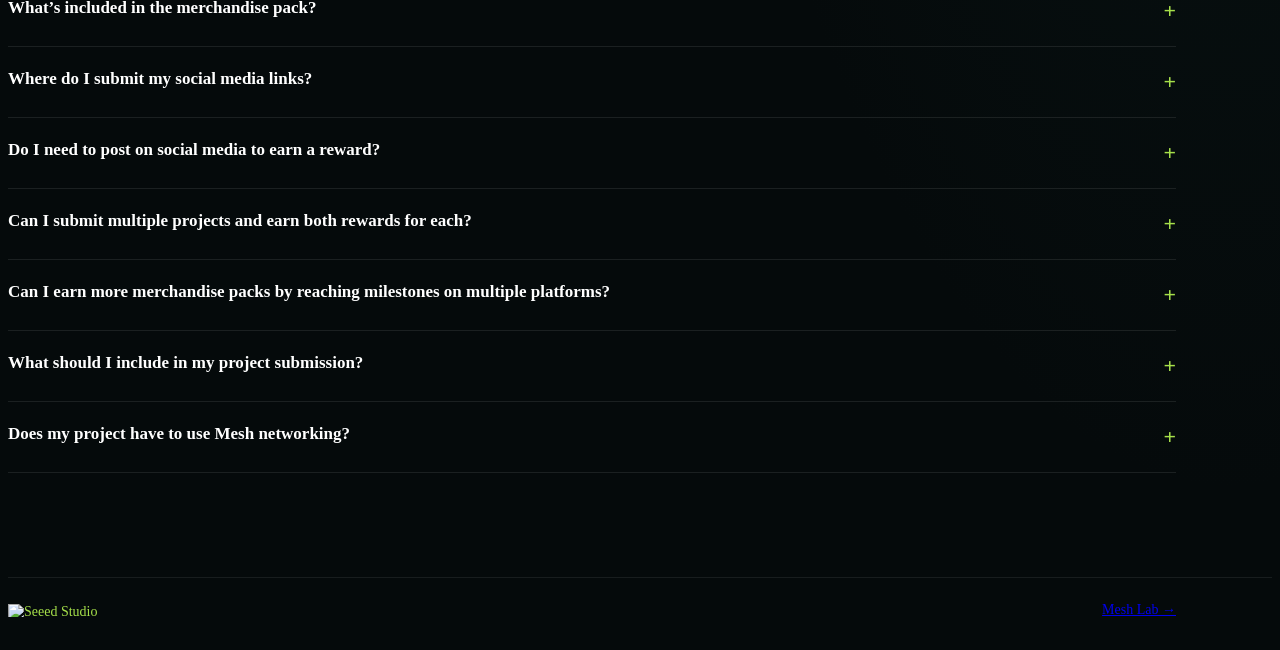
==== commit 5d3776b7: "Require private contact email in project submissions" ====
--- a/docs/l2.html
+++ b/docs/l2.html
@@ -10,7 +10,7 @@
   <link rel="stylesheet" href="./base.css">
   <link rel="stylesheet" href="./l2.css?v=20261014-wall">
   <link rel="stylesheet" href="./forms.css">
-  <script type="module" src="./l2.js?v=20261103-purchase"></script>
+  <script type="module" src="./l2.js?v=20261105-required-email"></script>
 </head>
 <body class="l2-page">
   <canvas id="mesh-background" aria-hidden="true"></canvas>
@@ -168,7 +168,7 @@
       <div id="share-project-status" class="share-project-status" role="status"><p class="form-footnote">Loading approved projects…</p></div>
       <label>Platform <span class="required">*</span><select id="share-platform" name="platform" required><option value="">Select a platform</option></select></label>
       <label>Public Post or Video Link <span class="required">*</span><input name="post" type="url" required maxlength="1500" placeholder="https://…"><small>Link directly to the qualifying post or video. The team will review its metrics.</small></label>
-      <label>Email <span class="required">*</span><input name="email" type="email" required maxlength="254" autocomplete="email" placeholder="you@example.com"><small id="share-email-help">Your email is kept out of the public submission and used for reward follow-up.</small></label>
+      <label>Email <span class="required">*</span><input name="email" type="email" required maxlength="254" autocomplete="email" placeholder="you@example.com" aria-describedby="share-email-help"><small id="share-email-help">Email is required so we can follow up on your submission and arrange prize delivery if you qualify. We will not make your email address public.</small></label>
       <label class="consent"><input type="checkbox" name="consent" required><span>This is my approved project and public post. The metrics are genuine and, for YouTube, represent organic views.</span></label>
       <p id="share-error" class="form-error" role="alert" hidden></p>
       <button id="prepare-share" class="button primary" type="submit" disabled>Continue with GitHub ↗</button><p class="form-footnote">You’ll review your public post link on GitHub before sending it to the team.</p>
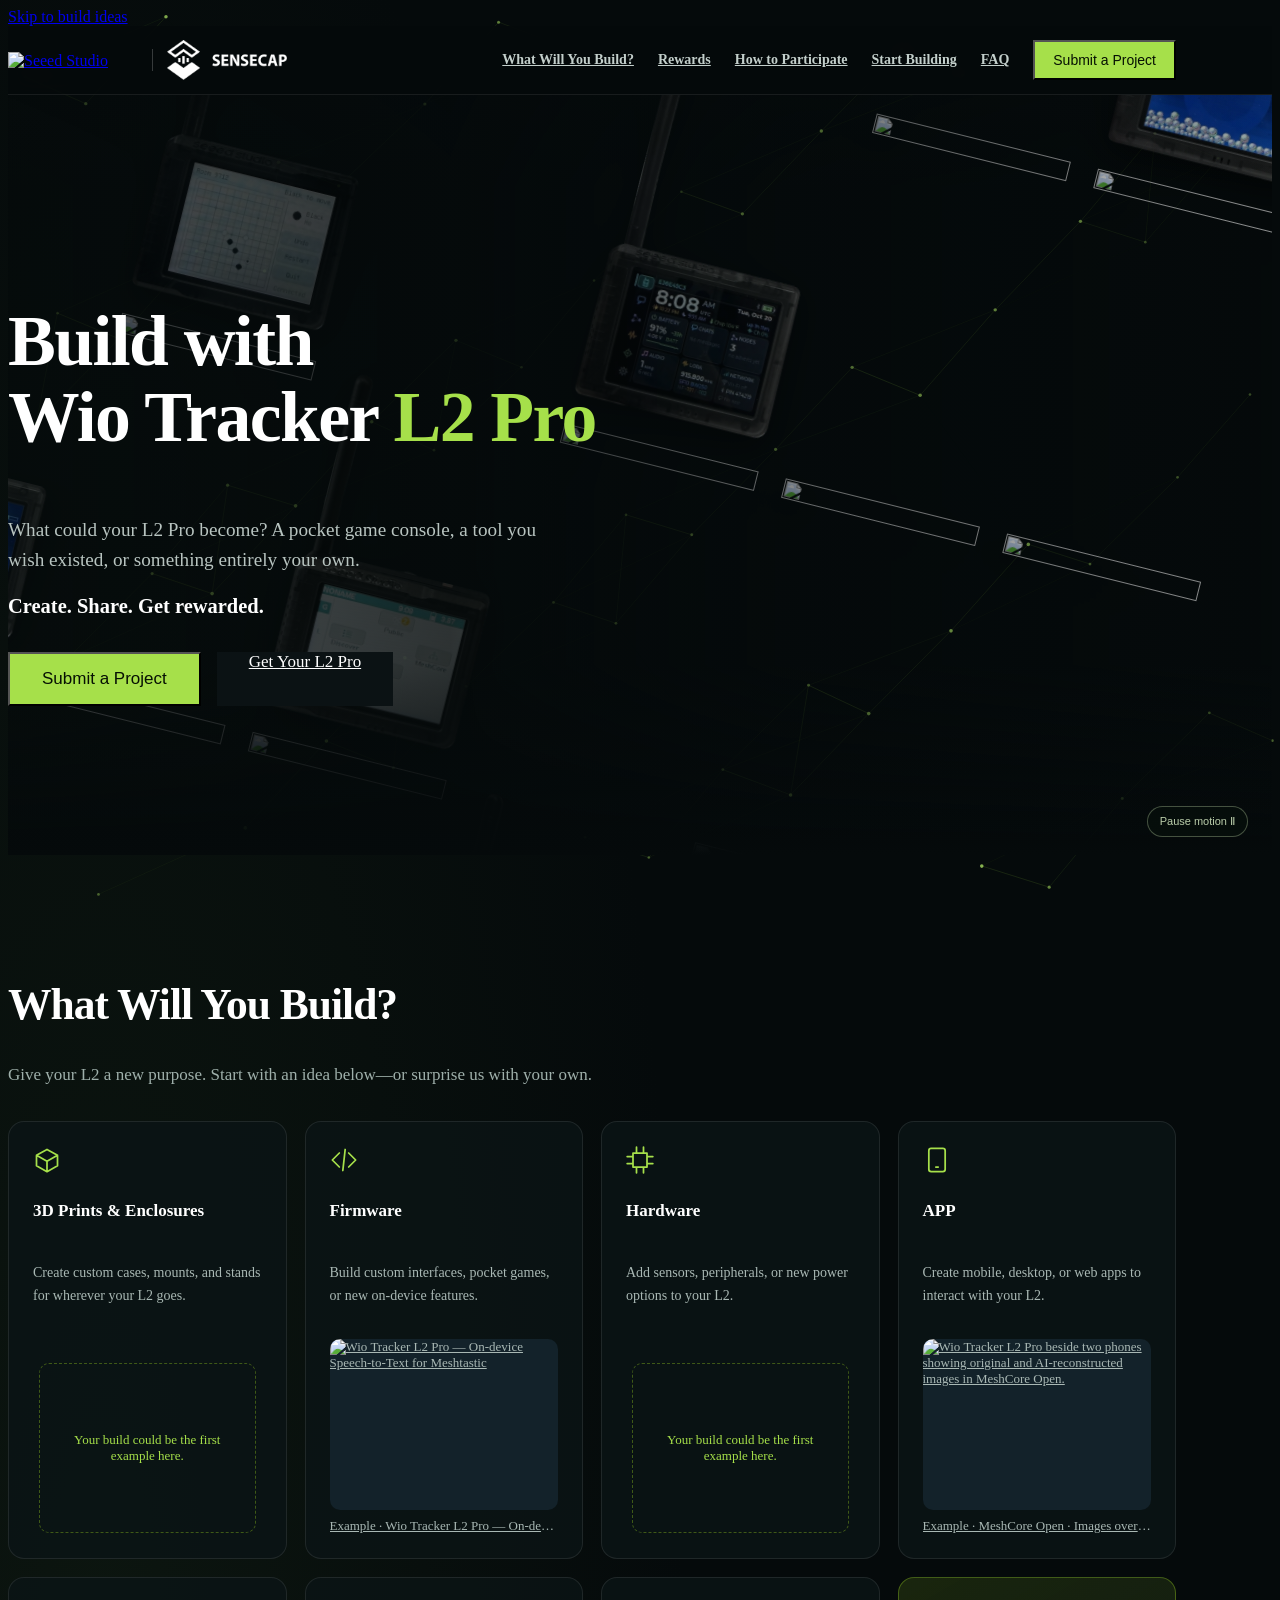
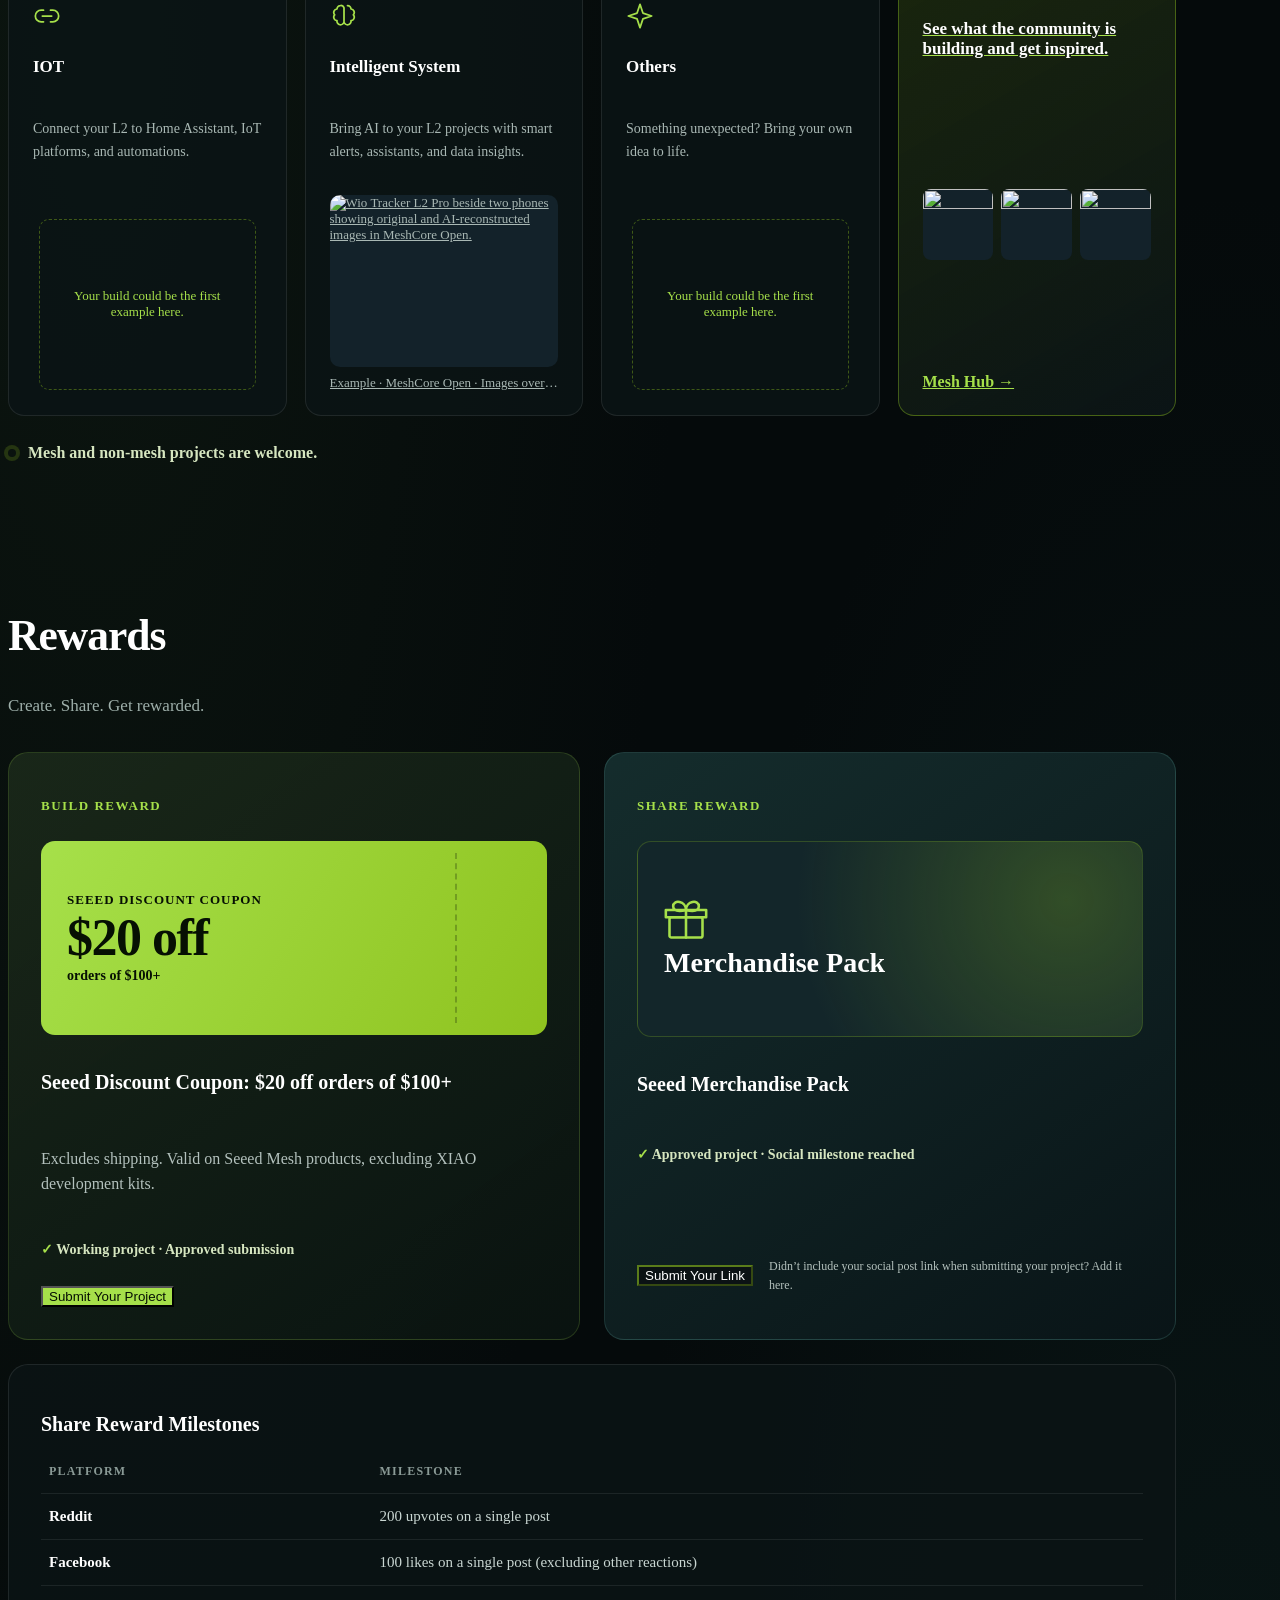
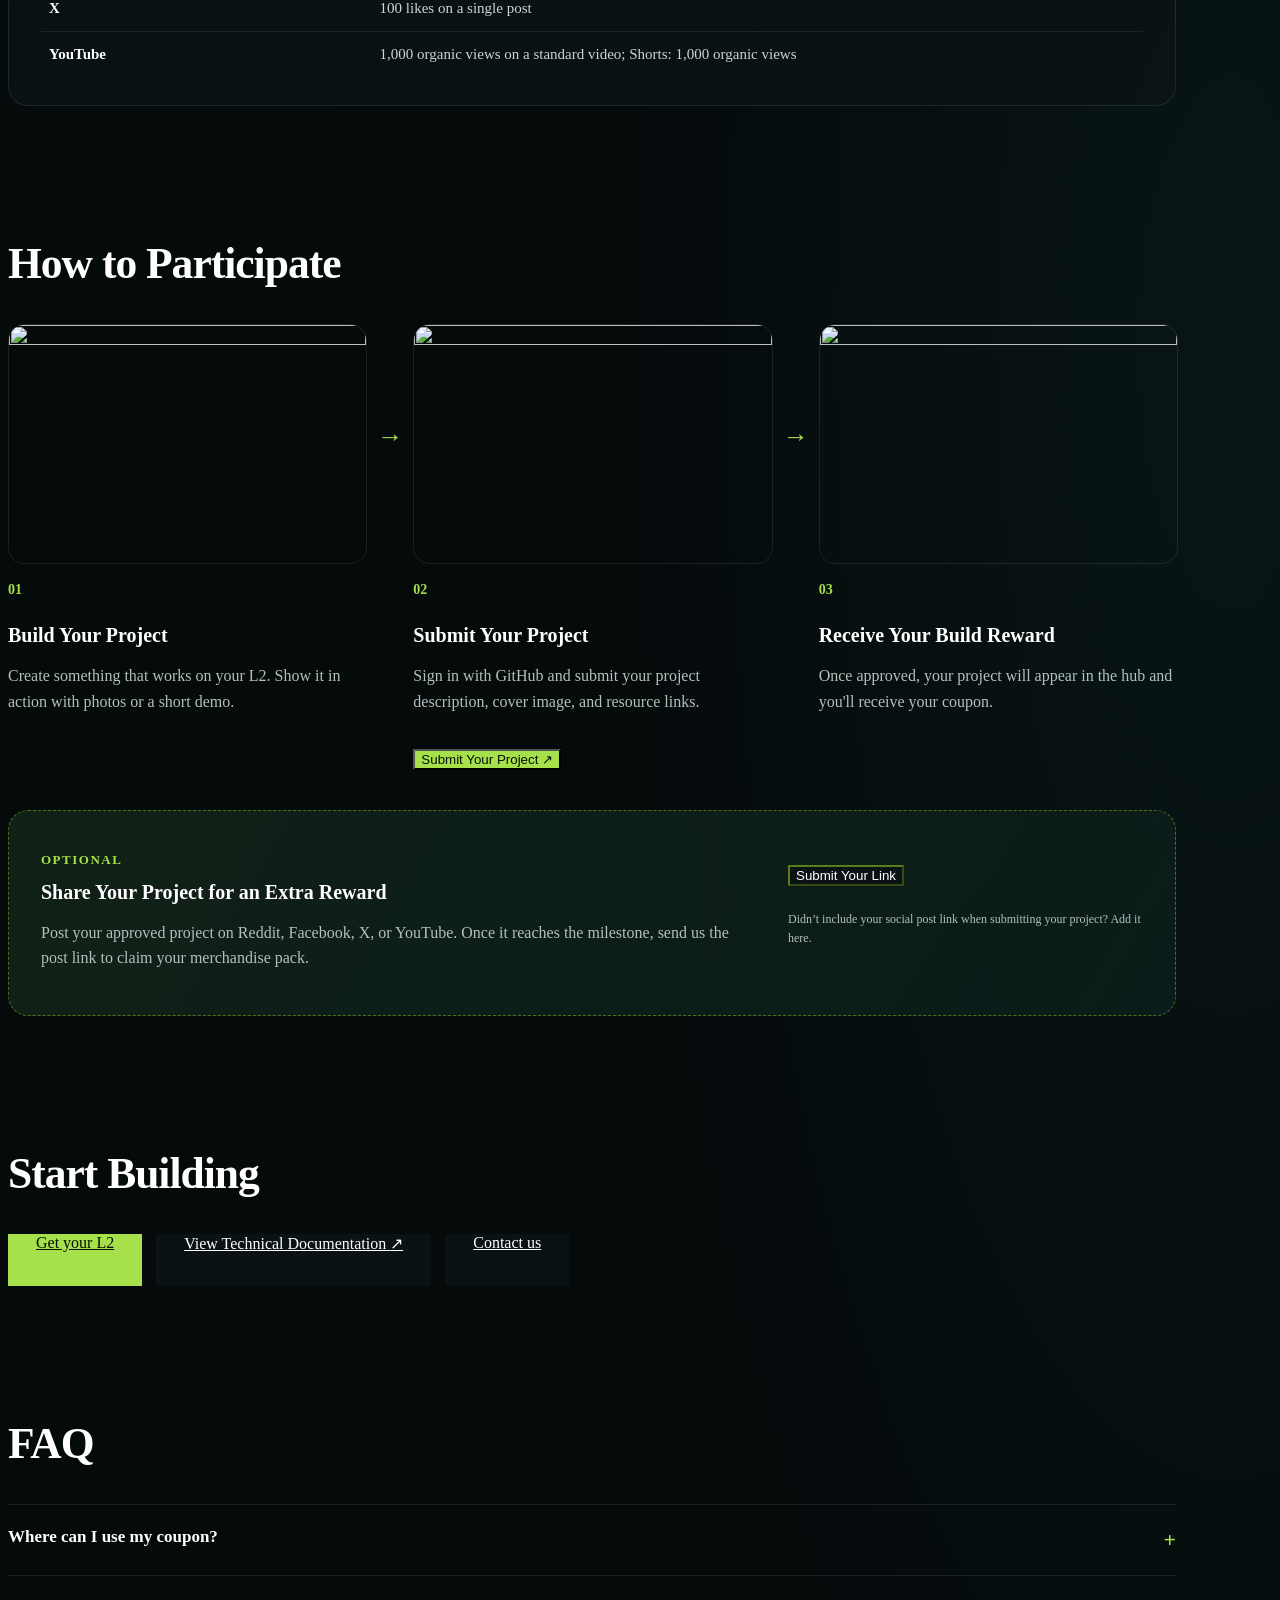
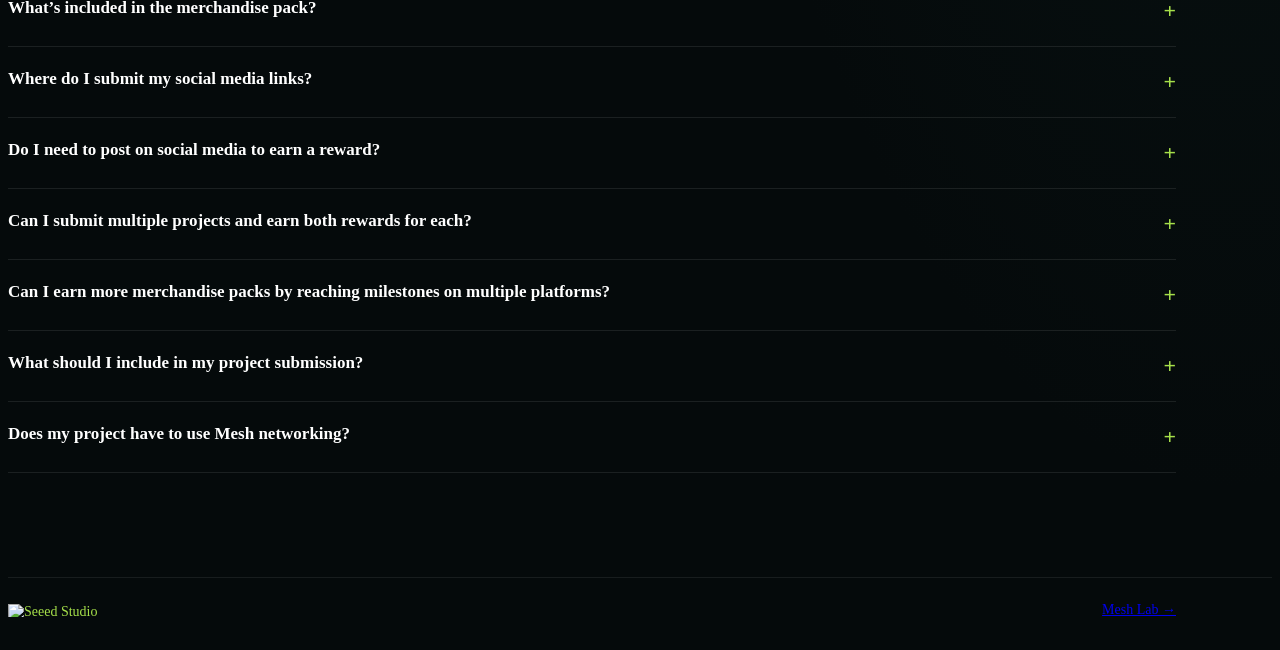
==== commit 2458702a: "Show L2 build ideas directly below the banner" ====
--- a/docs/l2.html
+++ b/docs/l2.html
@@ -14,15 +14,15 @@
 </head>
 <body class="l2-page">
   <canvas id="mesh-background" aria-hidden="true"></canvas>
-  <a class="skip-link" href="#rewards">Skip to rewards</a>
+  <a class="skip-link" href="#ideas">Skip to build ideas</a>
   <header class="l2-header">
     <div class="shell l2-header-inner">
       <a href="./" class="brand" aria-label="Mesh Lab home"><img src="./assets/seeed-logo-white.png" alt="Seeed Studio" width="147" height="17"><span class="brand-divider" aria-hidden="true"></span><img class="sensecap-logo" src="./assets/sensecap-logo.png" alt="SenseCAP" width="314" height="106"></a>
       <button id="l2-menu" class="menu-toggle" type="button" aria-expanded="false" aria-controls="l2-nav">Menu <span aria-hidden="true">☰</span></button>
       <nav id="l2-nav" aria-label="Activity navigation">
+        <a href="#ideas">What Will You Build?</a>
         <a href="#rewards">Rewards</a>
         <a href="#participate">How to Participate</a>
-        <a href="#ideas">What Will You Build?</a>
         <a href="#start">Start Building</a>
         <a href="#faq">FAQ</a>
         <button class="button primary" type="button" data-open-project>Submit a Project</button>
@@ -72,6 +72,21 @@
       <button id="l2-motion" class="l2-motion" type="button" aria-pressed="false">Pause motion Ⅱ</button>
     </section>
 
+    <section class="shell l2-section" id="ideas" aria-labelledby="ideas-title">
+      <div class="l2-head"><h2 id="ideas-title">What Will You Build?</h2><p>Give your L2 a new purpose. Start with an idea below—or surprise us with your own.</p></div>
+      <div class="ideas-grid">
+        <article class="idea-card" data-idea="3D Prints &amp; Enclosures"><svg viewBox="0 0 24 24" width="28" height="28" fill="none" stroke="currentColor" stroke-width="1.5" stroke-linecap="round" stroke-linejoin="round" aria-hidden="true"><path d="m12 3 9 5v9l-9 5-9-5V8l9-5Zm0 10 9-5M3 8l9 5v9"/></svg><h3>3D Prints &amp; Enclosures</h3><p>Create custom cases, mounts, and stands for wherever your L2 goes.</p></article>
+        <article class="idea-card" data-idea="Firmware"><svg viewBox="0 0 24 24" width="28" height="28" fill="none" stroke="currentColor" stroke-width="1.5" stroke-linecap="round" stroke-linejoin="round" aria-hidden="true"><path d="m8 6-6 6 6 6m8-12 6 6-6 6m-3-15-2 18"/></svg><h3>Firmware</h3><p>Build custom interfaces, pocket games, or new on-device features.</p></article>
+        <article class="idea-card" data-idea="Hardware"><svg viewBox="0 0 24 24" width="28" height="28" fill="none" stroke="currentColor" stroke-width="1.5" stroke-linecap="round" stroke-linejoin="round" aria-hidden="true"><path d="M6 6h12v12H6zM9 1v5m6-5v5M9 18v5m6-5v5M1 9h5m-5 6h5m12-6h5m-5 6h5"/></svg><h3>Hardware</h3><p>Add sensors, peripherals, or new power options to your L2.</p></article>
+        <article class="idea-card" data-idea="APP"><svg viewBox="0 0 24 24" width="28" height="28" fill="none" stroke="currentColor" stroke-width="1.5" stroke-linecap="round" stroke-linejoin="round" aria-hidden="true"><path d="M7 2h10a2 2 0 0 1 2 2v16a2 2 0 0 1-2 2H7a2 2 0 0 1-2-2V4a2 2 0 0 1 2-2Zm4 16h2"/></svg><h3>APP</h3><p>Create mobile, desktop, or web apps to interact with your L2.</p></article>
+        <article class="idea-card" data-idea="IOT"><svg viewBox="0 0 24 24" width="28" height="28" fill="none" stroke="currentColor" stroke-width="1.5" stroke-linecap="round" stroke-linejoin="round" aria-hidden="true"><path d="M9 17H7A5 5 0 0 1 7 7h2m6 0h2a5 5 0 0 1 0 10h-2m-7-5h8"/></svg><h3>IOT</h3><p>Connect your L2 to Home Assistant, IoT platforms, and automations.</p></article>
+        <article class="idea-card" data-idea="Intelligent System"><svg viewBox="0 0 24 24" width="28" height="28" fill="none" stroke="currentColor" stroke-width="1.5" stroke-linecap="round" stroke-linejoin="round" aria-hidden="true"><path d="M9 3a3 3 0 0 0-3 3 3 3 0 0 0-2 5 3 3 0 0 0 2 5 3 3 0 0 0 6 1V5a3 3 0 0 0-3-2Zm6 0a3 3 0 0 1 3 3 3 3 0 0 1 2 5 3 3 0 0 1-2 5 3 3 0 0 1-6 1"/></svg><h3>Intelligent System</h3><p>Bring AI to your L2 projects with smart alerts, assistants, and data insights.</p></article>
+        <article class="idea-card" data-idea="Others"><svg viewBox="0 0 24 24" width="28" height="28" fill="none" stroke="currentColor" stroke-width="1.5" stroke-linecap="round" stroke-linejoin="round" aria-hidden="true"><path d="m12 2 2.5 7.5L22 12l-7.5 2.5L12 22l-2.5-7.5L2 12l7.5-2.5L12 2Z"/></svg><h3>Others</h3><p>Something unexpected? Bring your own idea to life.</p></article>
+        <a class="idea-card idea-link" href="./#projects"><h3>See what the community is building and get inspired.</h3><div class="community-demos" id="community-demos" aria-hidden="true"></div><span>Mesh Hub <span aria-hidden="true">→</span></span></a>
+      </div>
+      <p class="ideas-note"><span class="dot" aria-hidden="true"></span>Mesh and non-mesh projects are welcome.</p>
+    </section>
+
     <section class="shell l2-section" id="rewards" aria-labelledby="rewards-title">
       <div class="l2-head"><h2 id="rewards-title">Rewards</h2><p>Create. Share. Get rewarded.</p></div>
       <div class="reward-grid">
@@ -116,21 +131,6 @@
         <div><p class="reward-kind">Optional</p><h3>Share Your Project for an Extra Reward</h3><p>Post your approved project on Reddit, Facebook, X, or YouTube. Once it reaches the milestone, send us the post link to claim your merchandise pack.</p></div>
         <div class="share-action"><button class="button ghost" type="button" data-open-share>Submit Your Link</button><p class="share-reminder">Didn’t include your social post link when submitting your project? Add it here.</p></div>
       </aside>
-    </section>
-
-    <section class="shell l2-section" id="ideas" aria-labelledby="ideas-title">
-      <div class="l2-head"><h2 id="ideas-title">What Will You Build?</h2><p>Give your L2 a new purpose. Start with an idea below—or surprise us with your own.</p></div>
-      <div class="ideas-grid">
-        <article class="idea-card" data-idea="3D Prints &amp; Enclosures"><svg viewBox="0 0 24 24" width="28" height="28" fill="none" stroke="currentColor" stroke-width="1.5" stroke-linecap="round" stroke-linejoin="round" aria-hidden="true"><path d="m12 3 9 5v9l-9 5-9-5V8l9-5Zm0 10 9-5M3 8l9 5v9"/></svg><h3>3D Prints &amp; Enclosures</h3><p>Create custom cases, mounts, and stands for wherever your L2 goes.</p></article>
-        <article class="idea-card" data-idea="Firmware"><svg viewBox="0 0 24 24" width="28" height="28" fill="none" stroke="currentColor" stroke-width="1.5" stroke-linecap="round" stroke-linejoin="round" aria-hidden="true"><path d="m8 6-6 6 6 6m8-12 6 6-6 6m-3-15-2 18"/></svg><h3>Firmware</h3><p>Build custom interfaces, pocket games, or new on-device features.</p></article>
-        <article class="idea-card" data-idea="Hardware"><svg viewBox="0 0 24 24" width="28" height="28" fill="none" stroke="currentColor" stroke-width="1.5" stroke-linecap="round" stroke-linejoin="round" aria-hidden="true"><path d="M6 6h12v12H6zM9 1v5m6-5v5M9 18v5m6-5v5M1 9h5m-5 6h5m12-6h5m-5 6h5"/></svg><h3>Hardware</h3><p>Add sensors, peripherals, or new power options to your L2.</p></article>
-        <article class="idea-card" data-idea="APP"><svg viewBox="0 0 24 24" width="28" height="28" fill="none" stroke="currentColor" stroke-width="1.5" stroke-linecap="round" stroke-linejoin="round" aria-hidden="true"><path d="M7 2h10a2 2 0 0 1 2 2v16a2 2 0 0 1-2 2H7a2 2 0 0 1-2-2V4a2 2 0 0 1 2-2Zm4 16h2"/></svg><h3>APP</h3><p>Create mobile, desktop, or web apps to interact with your L2.</p></article>
-        <article class="idea-card" data-idea="IOT"><svg viewBox="0 0 24 24" width="28" height="28" fill="none" stroke="currentColor" stroke-width="1.5" stroke-linecap="round" stroke-linejoin="round" aria-hidden="true"><path d="M9 17H7A5 5 0 0 1 7 7h2m6 0h2a5 5 0 0 1 0 10h-2m-7-5h8"/></svg><h3>IOT</h3><p>Connect your L2 to Home Assistant, IoT platforms, and automations.</p></article>
-        <article class="idea-card" data-idea="Intelligent System"><svg viewBox="0 0 24 24" width="28" height="28" fill="none" stroke="currentColor" stroke-width="1.5" stroke-linecap="round" stroke-linejoin="round" aria-hidden="true"><path d="M9 3a3 3 0 0 0-3 3 3 3 0 0 0-2 5 3 3 0 0 0 2 5 3 3 0 0 0 6 1V5a3 3 0 0 0-3-2Zm6 0a3 3 0 0 1 3 3 3 3 0 0 1 2 5 3 3 0 0 1-2 5 3 3 0 0 1-6 1"/></svg><h3>Intelligent System</h3><p>Bring AI to your L2 projects with smart alerts, assistants, and data insights.</p></article>
-        <article class="idea-card" data-idea="Others"><svg viewBox="0 0 24 24" width="28" height="28" fill="none" stroke="currentColor" stroke-width="1.5" stroke-linecap="round" stroke-linejoin="round" aria-hidden="true"><path d="m12 2 2.5 7.5L22 12l-7.5 2.5L12 22l-2.5-7.5L2 12l7.5-2.5L12 2Z"/></svg><h3>Others</h3><p>Something unexpected? Bring your own idea to life.</p></article>
-        <a class="idea-card idea-link" href="./#projects"><h3>See what the community is building and get inspired.</h3><div class="community-demos" id="community-demos" aria-hidden="true"></div><span>Mesh Hub <span aria-hidden="true">→</span></span></a>
-      </div>
-      <p class="ideas-note"><span class="dot" aria-hidden="true"></span>Mesh and non-mesh projects are welcome.</p>
     </section>
 
     <section class="shell l2-section" id="start" aria-labelledby="start-title">
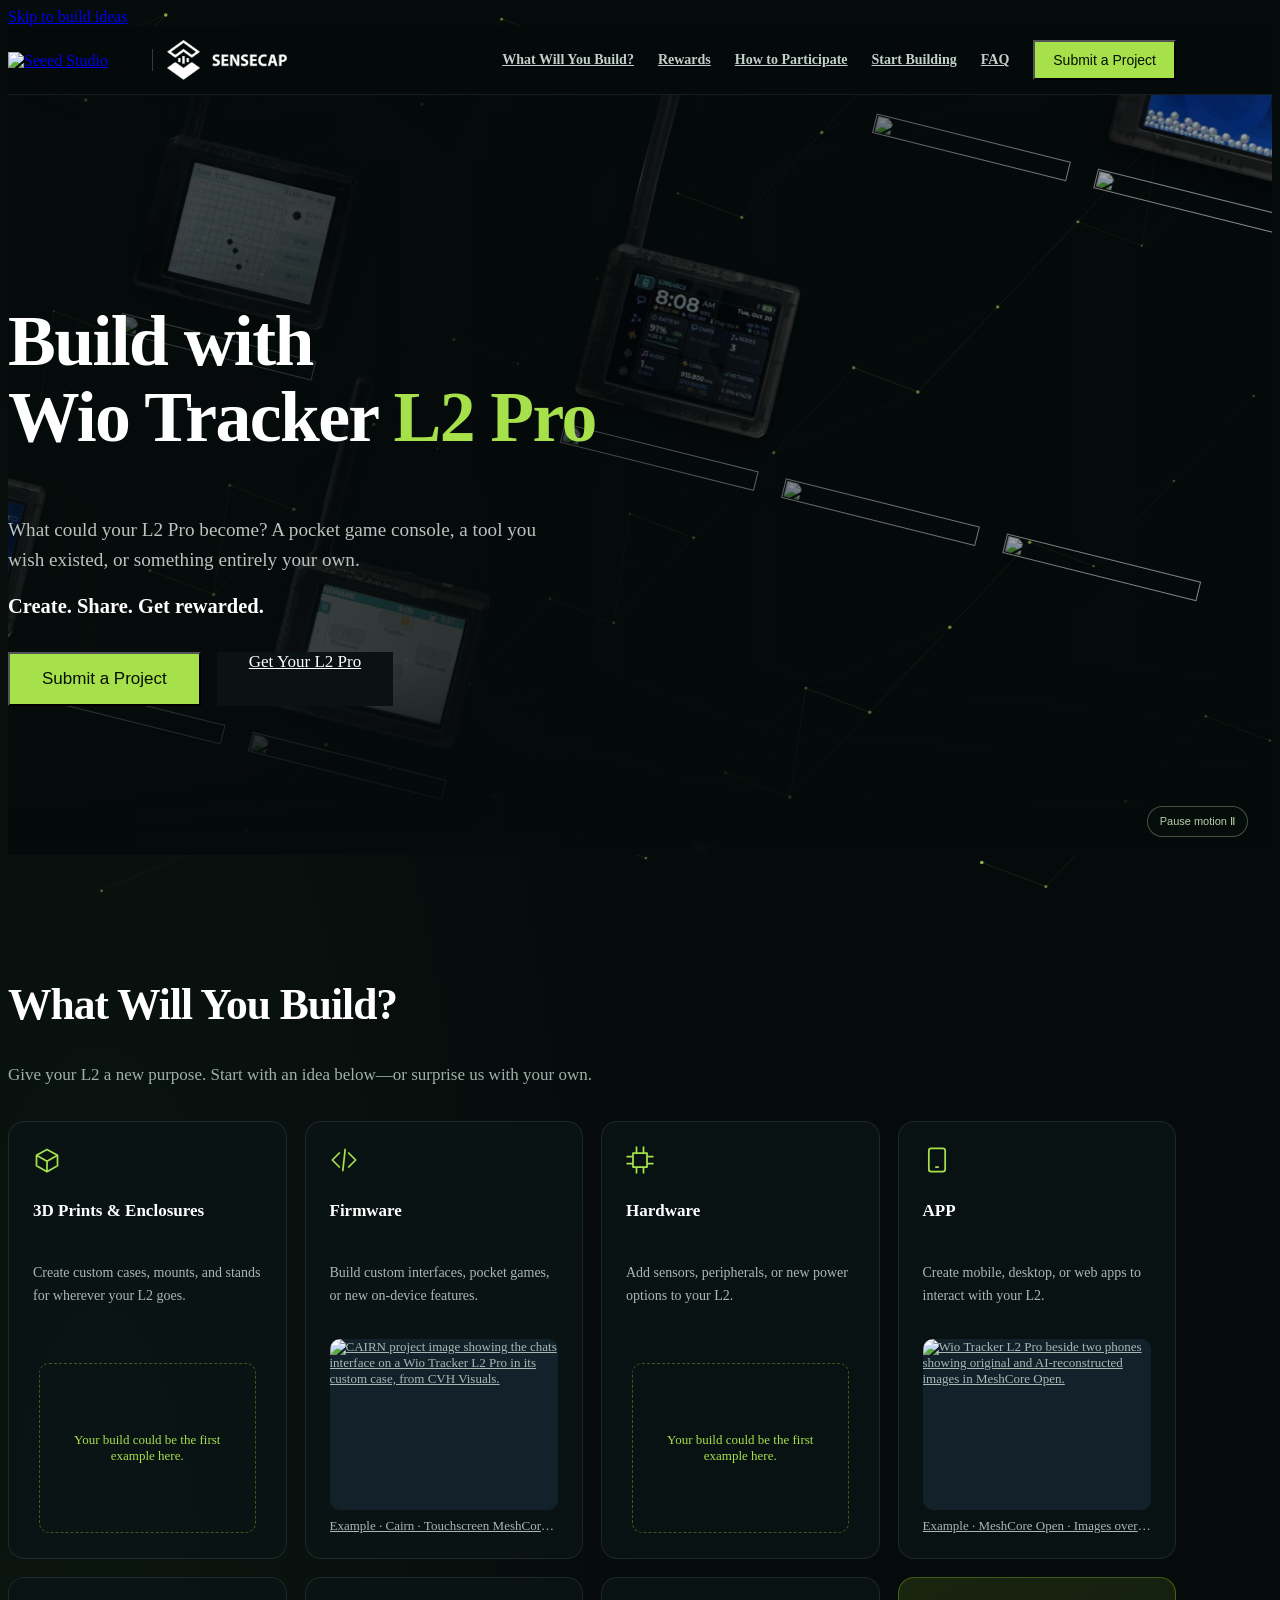
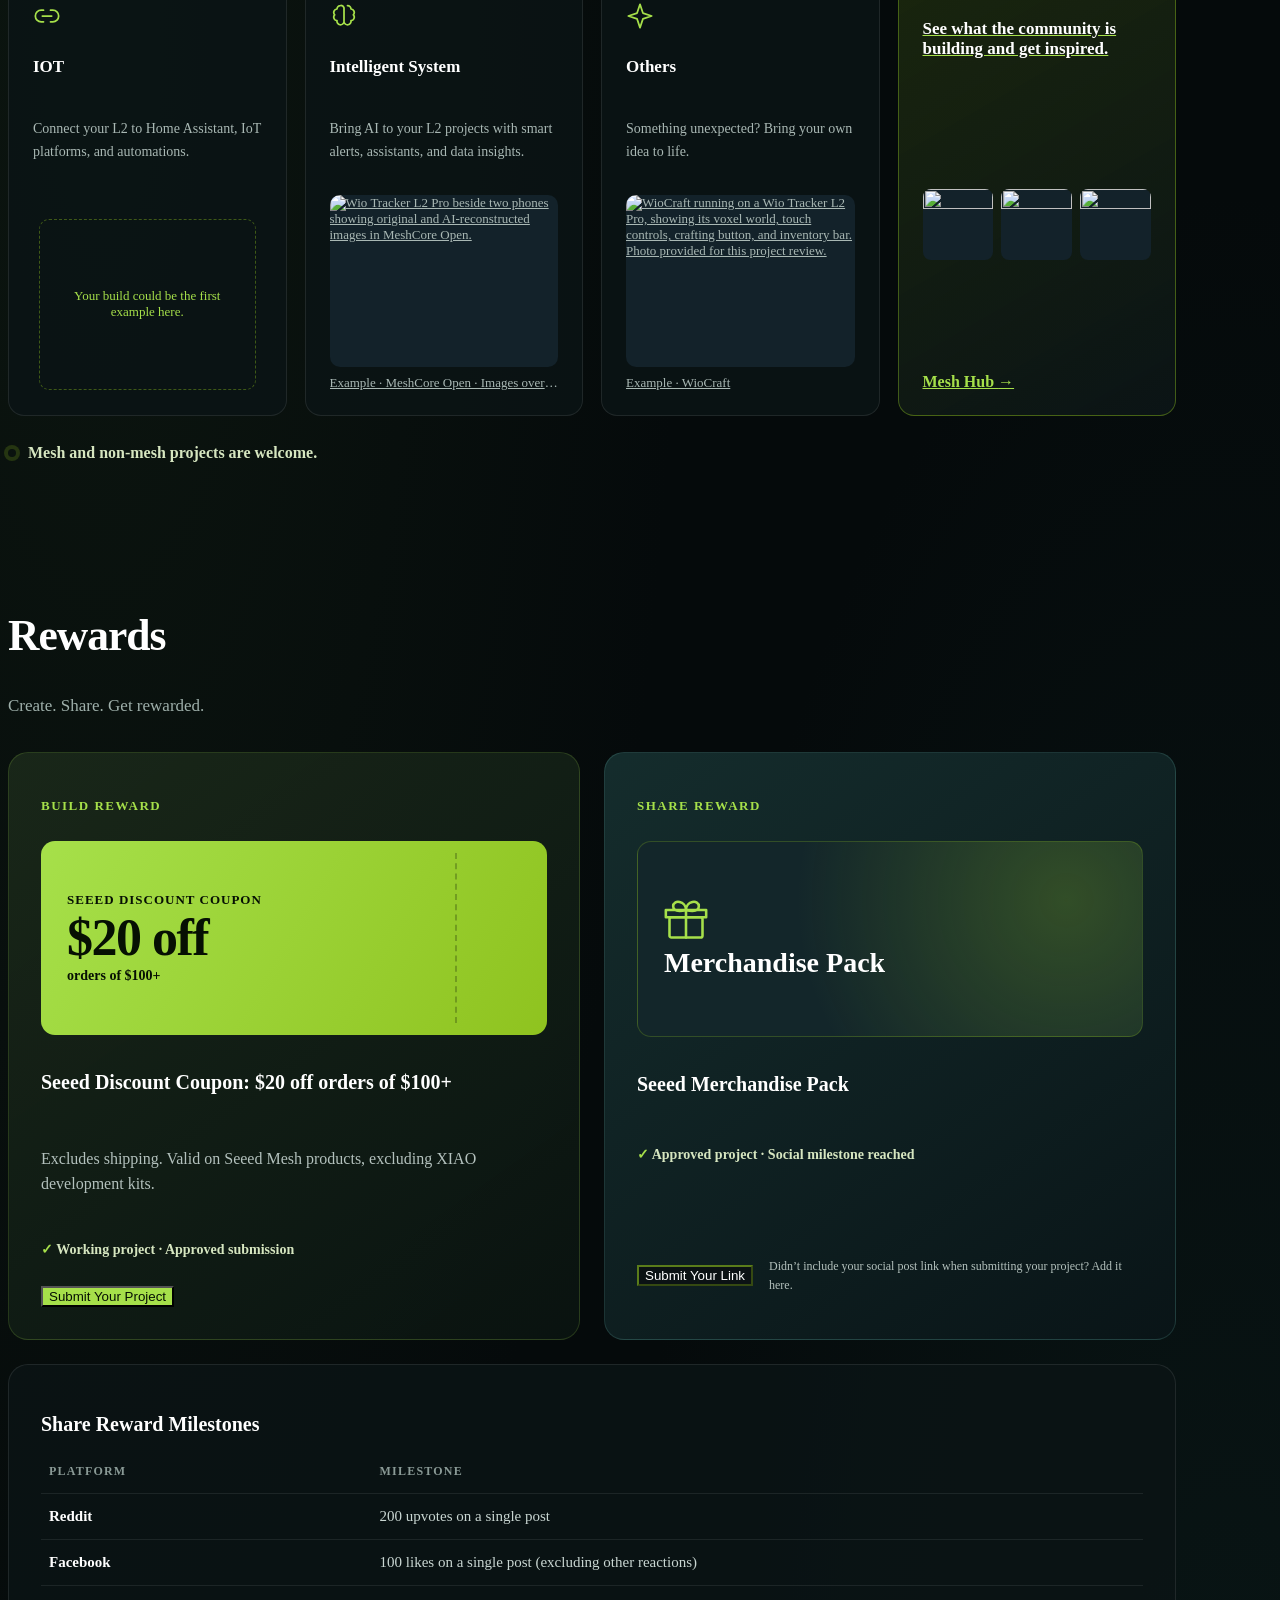
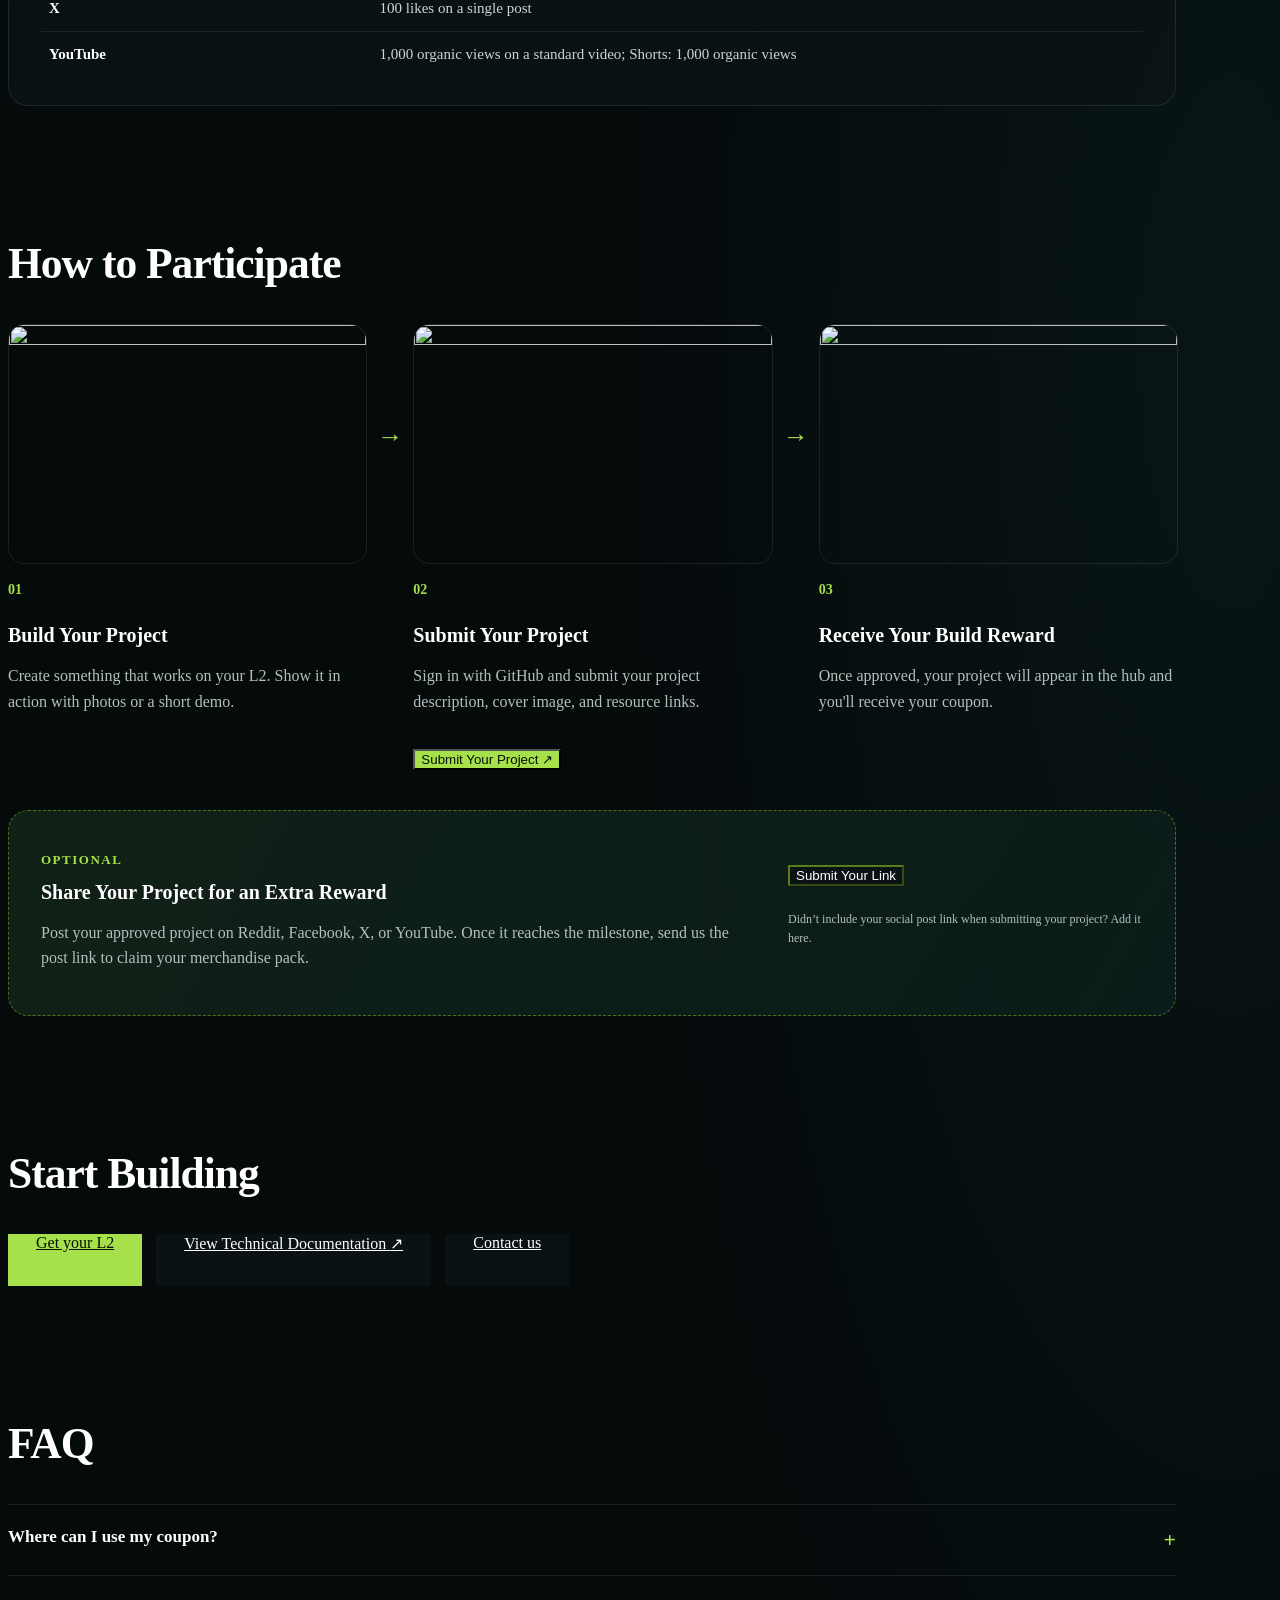
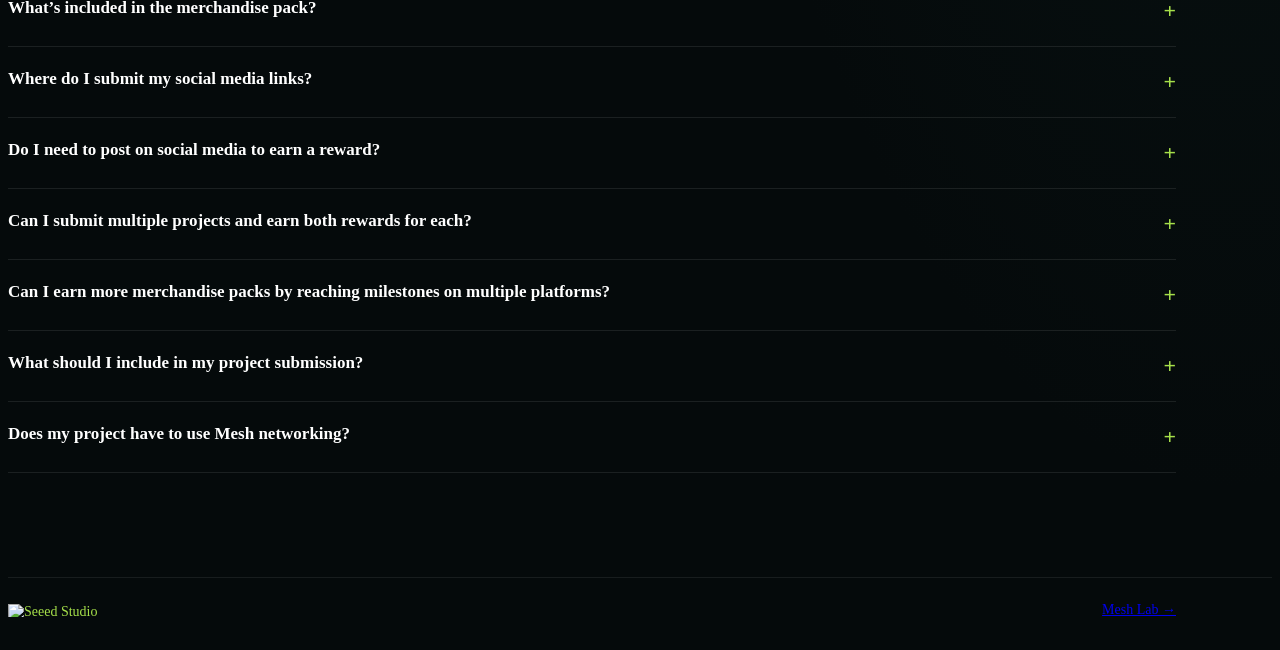
==== commit e71eb96e: "Keep L2 activity showcase fixed with CAIRN firmware" ====
--- a/docs/l2.html
+++ b/docs/l2.html
@@ -10,7 +10,7 @@
   <link rel="stylesheet" href="./base.css">
   <link rel="stylesheet" href="./l2.css?v=20261014-wall">
   <link rel="stylesheet" href="./forms.css">
-  <script type="module" src="./l2.js?v=20261105-required-email"></script>
+  <script type="module" src="./l2.js?v=20261113-fixed-showcase"></script>
 </head>
 <body class="l2-page">
   <canvas id="mesh-background" aria-hidden="true"></canvas>
